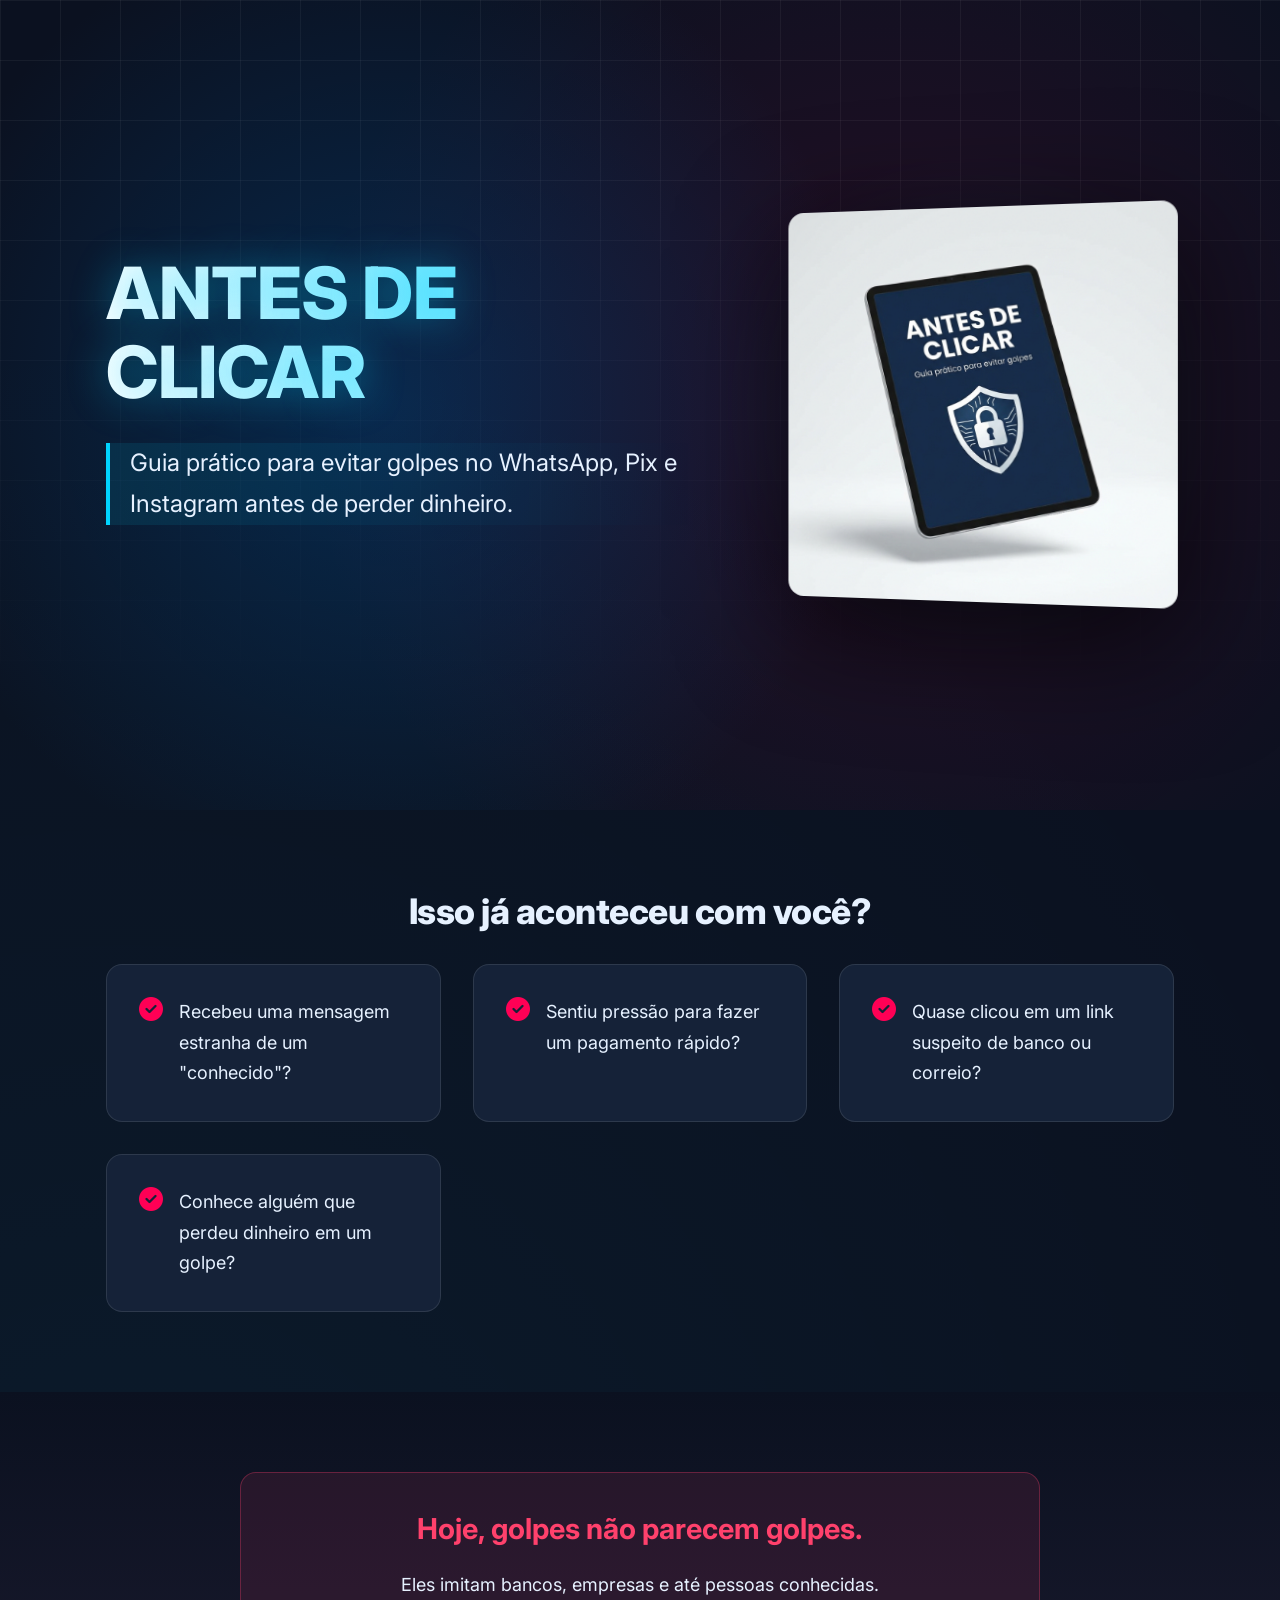
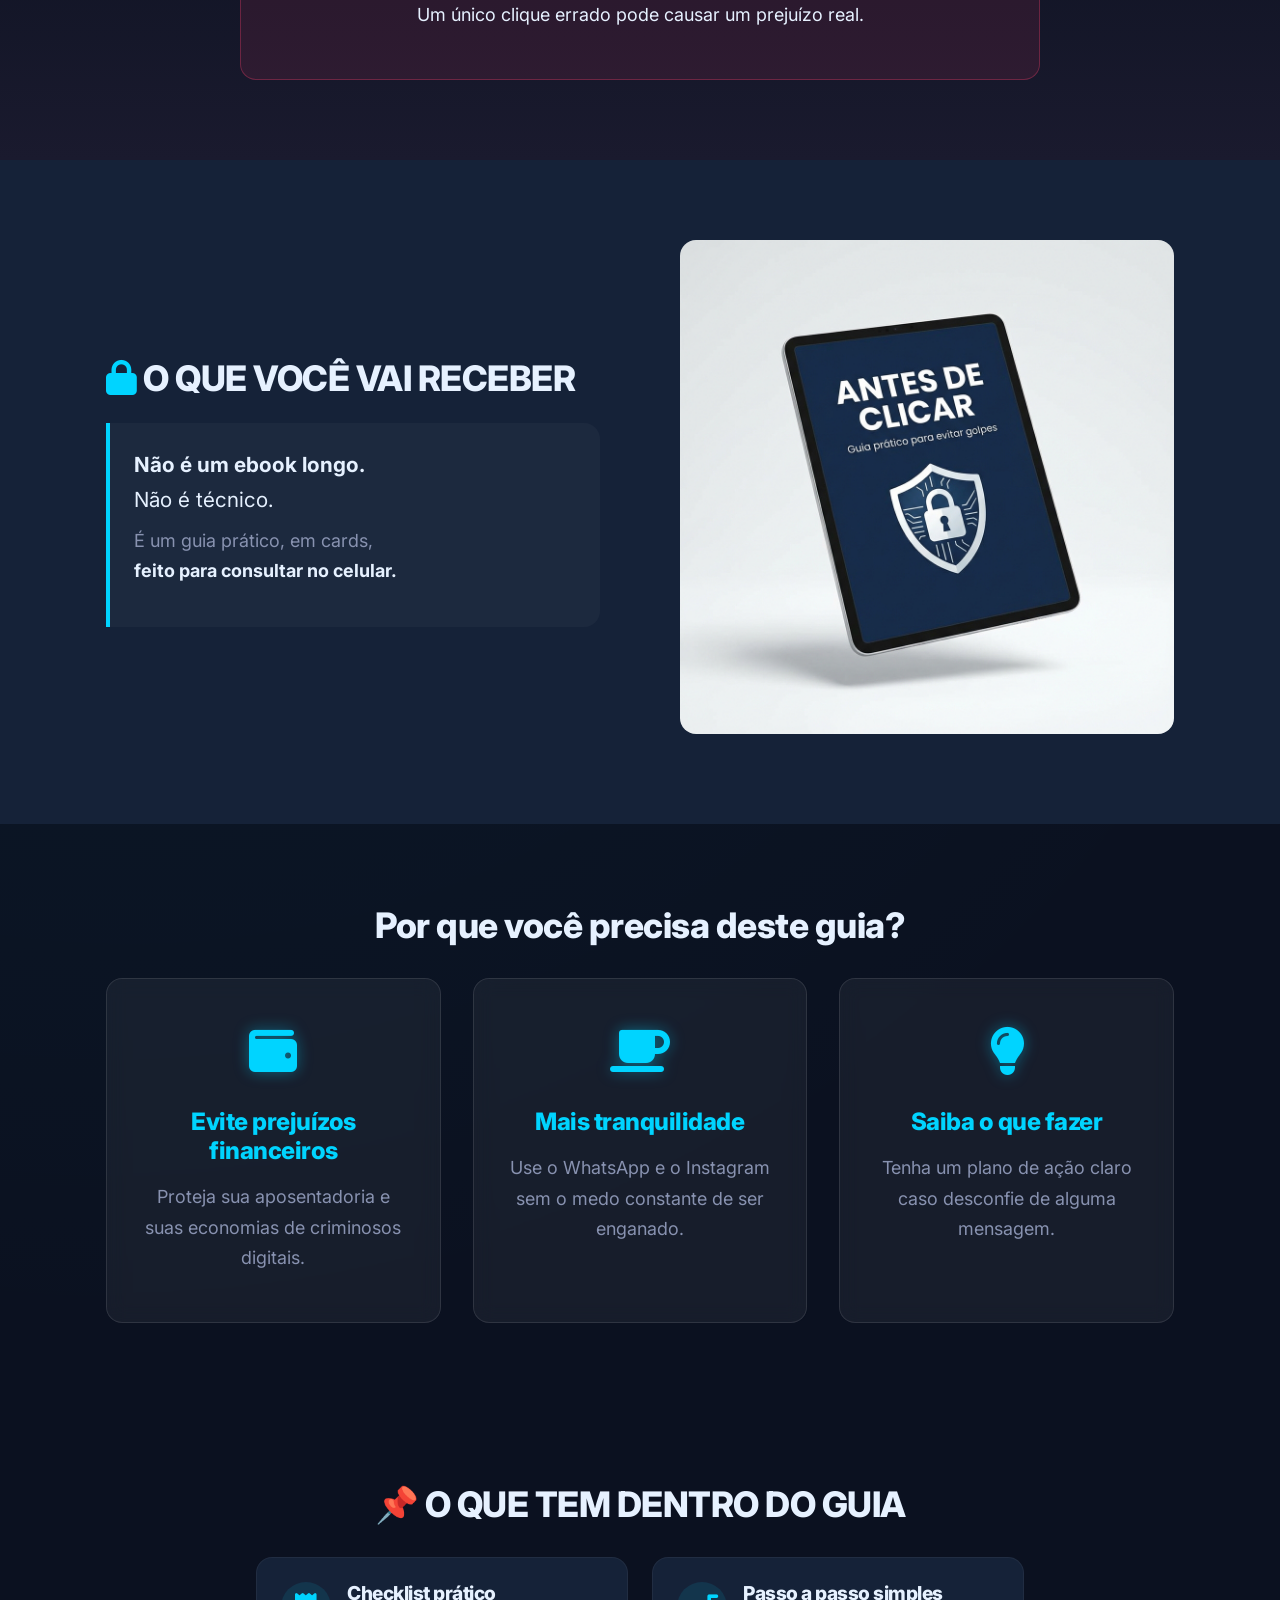
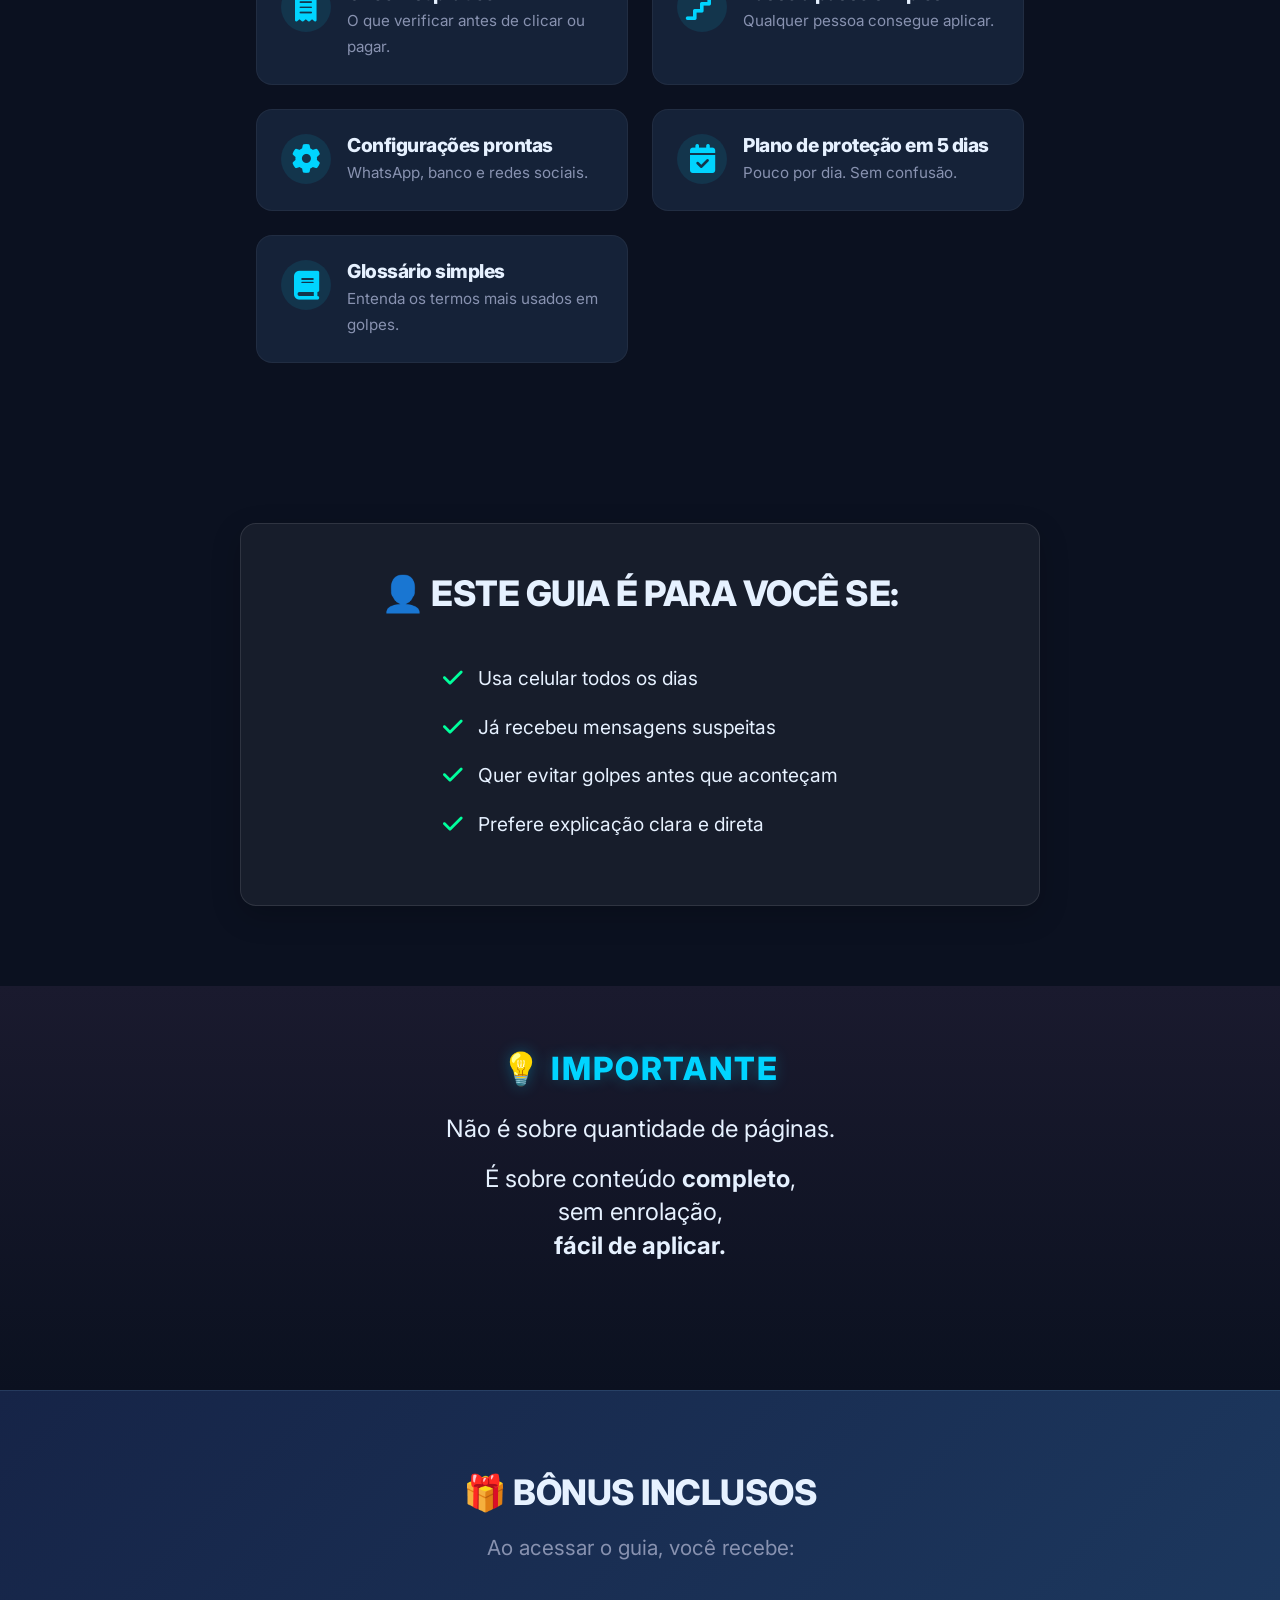
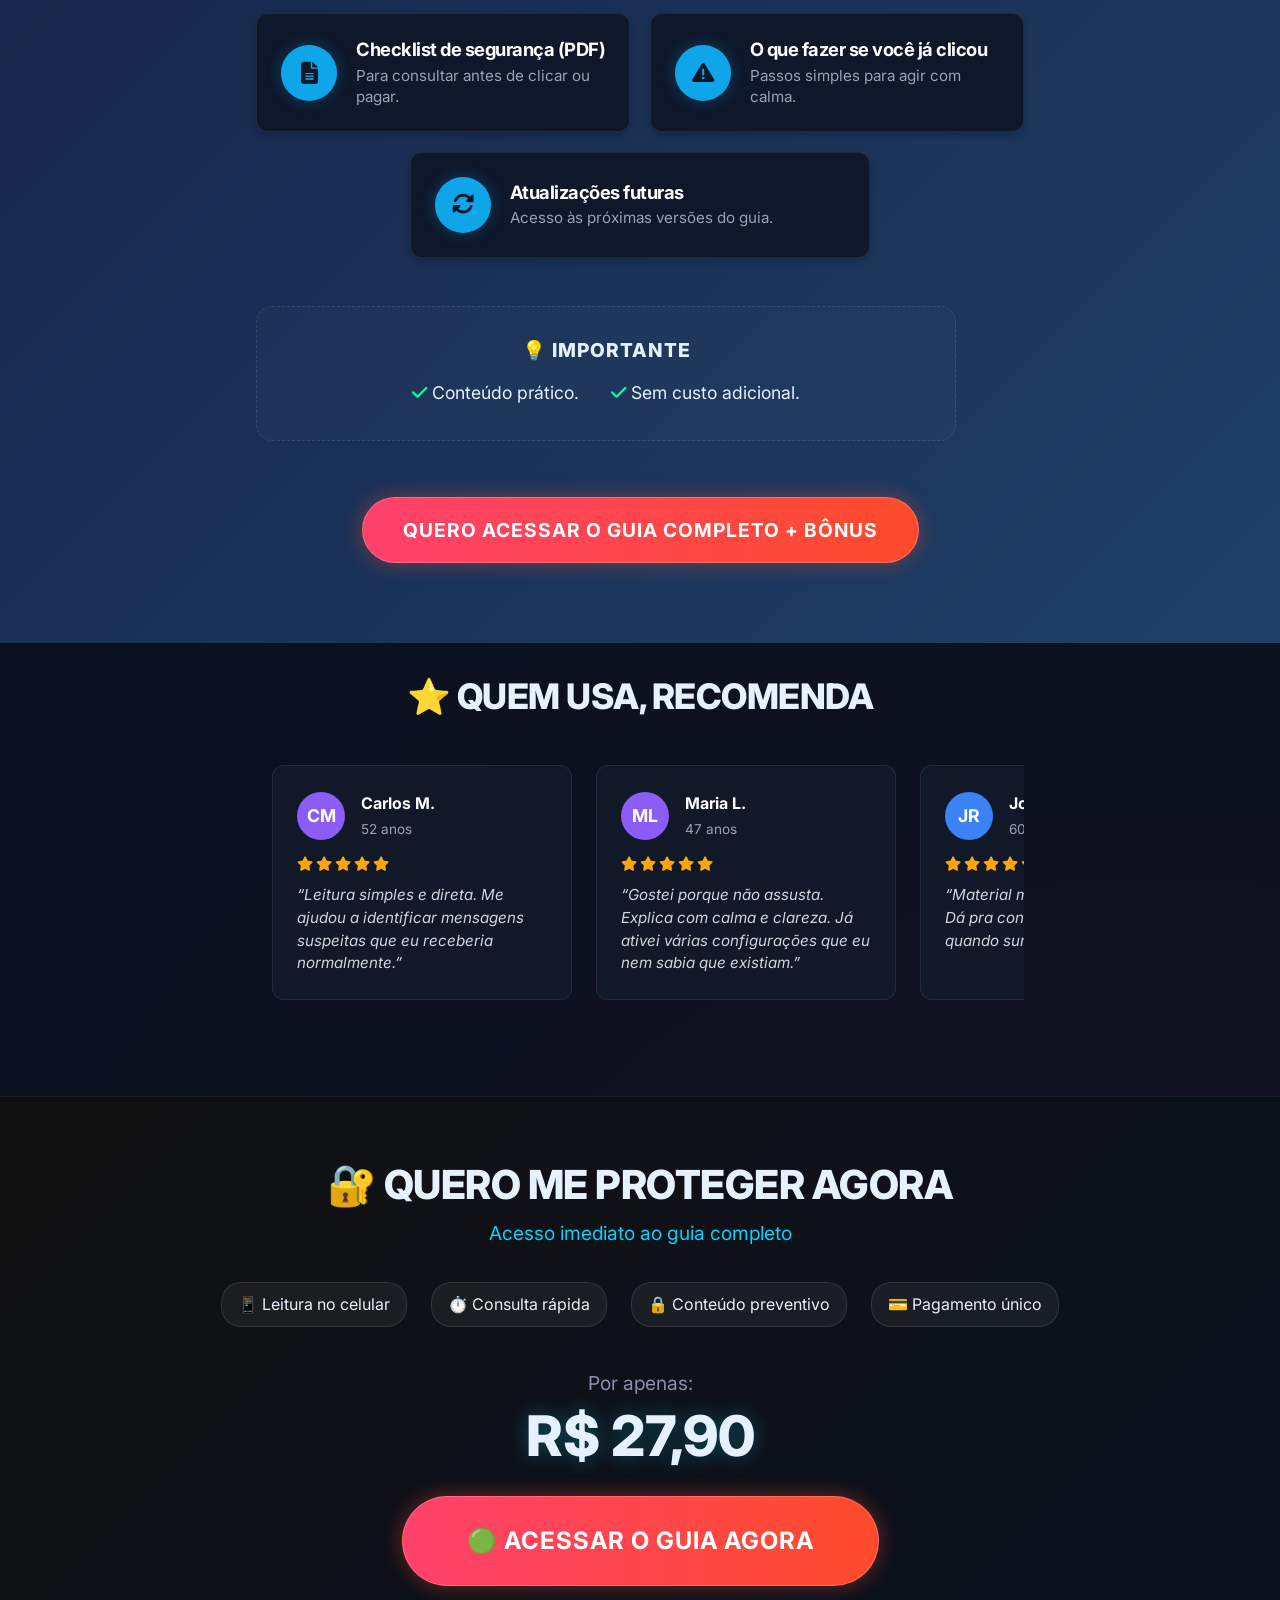
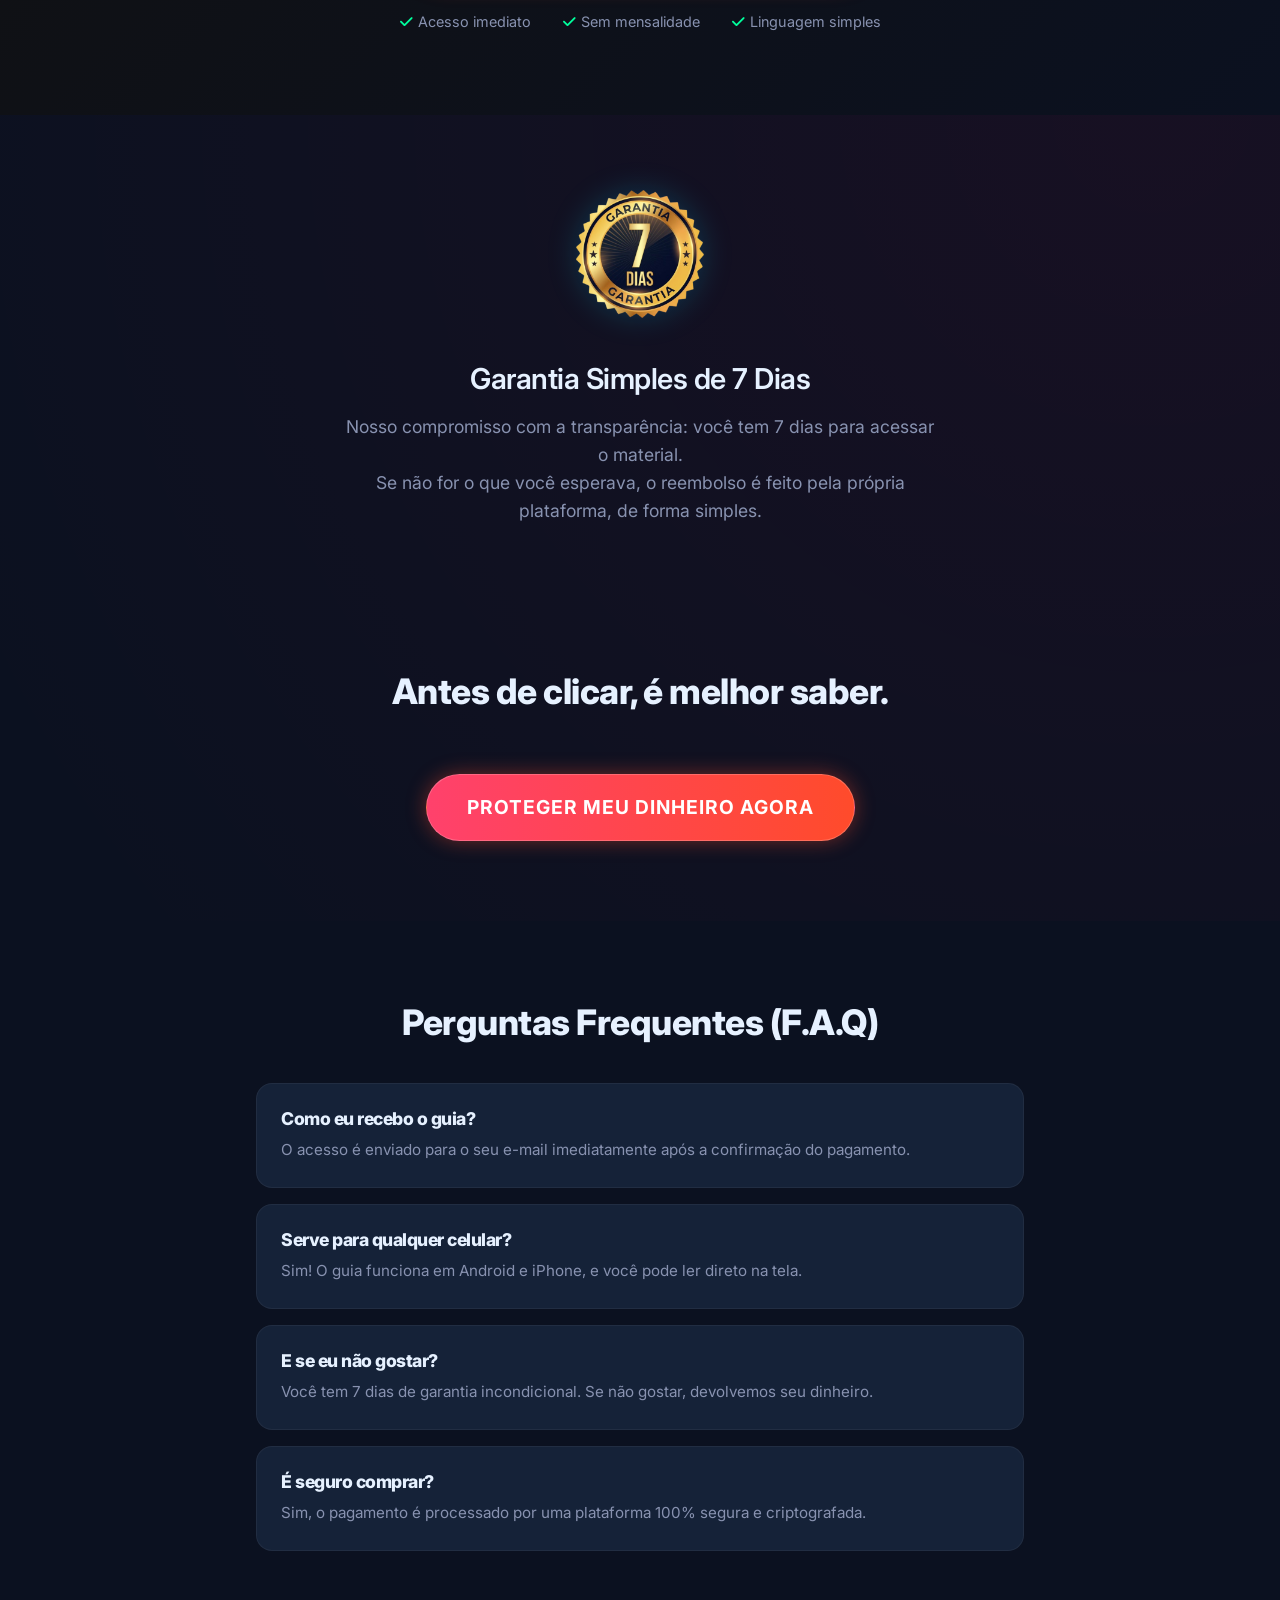
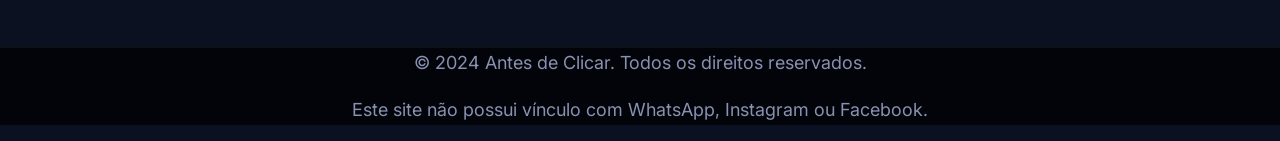
==== index.html @ 170e5fa4 "correções de animação para mobile" ====
<!DOCTYPE html>
<html lang="pt-BR">

<head>
    <meta charset="UTF-8">
    <meta name="viewport" content="width=device-width, initial-scale=1.0">
    <meta name="description"
        content="Antes de Clicar - Guia prático para evitar golpes no WhatsApp, Pix e Instagram. Aprenda a se proteger hoje mesmo.">
    <title>Antes de Clicar | Guia de Proteção Digital</title>

    <!-- Open Graph / Facebook -->
    <meta property="og:type" content="website">
    <meta property="og:title" content="Antes de Clicar | Guia de Proteção Digital">
    <meta property="og:description"
        content="Guia prático para evitar golpes no WhatsApp, Pix e Instagram. Aprenda a se proteger hoje mesmo antes de perder dinheiro.">
    <meta property="og:image" content="ebook_mockup.png">

    <!-- Twitter -->
    <meta property="twitter:card" content="summary_large_image">
    <meta property="twitter:title" content="Antes de Clicar | Guia de Proteção Digital">
    <meta property="twitter:description"
        content="Guia prático para evitar golpes no WhatsApp, Pix e Instagram. Aprenda a se proteger hoje mesmo antes de perder dinheiro.">
    <meta property="twitter:image" content="ebook_mockup.png">
    <!-- Fonts -->
    <link rel="preconnect" href="https://fonts.googleapis.com">
    <link rel="preconnect" href="https://fonts.gstatic.com" crossorigin>
    <link
        href="https://fonts.googleapis.com/css2?family=Inter:wght@400;500;600;700&family=Merriweather:wght@700&display=swap"
        rel="stylesheet">
    <link rel="stylesheet" href="style.css">
    <!-- FontAwesome for Icons -->
    <link rel="stylesheet" href="https://cdnjs.cloudflare.com/ajax/libs/font-awesome/6.4.0/css/all.min.css">
</head>

<body>

    <!-- 1. HERO SECTION -->
    <header class="hero-section">
        <div class="container hero-container">
            <div class="hero-content">
                <h1 class="hero-title">ANTES DE CLICAR</h1>
                <p class="hero-subtitle">Guia prático para evitar golpes no WhatsApp, Pix e Instagram antes de perder
                    dinheiro.</p>
                <!-- Hero Button Removed -->
            </div>
            <div class="hero-image">
                <div class="hero-img-floater floating-anim">
                    <img src="ebook_mockup.png" alt="Livro Digital Antes de Clicar - Proteção contra golpes"
                        class="hero-main-img">
                </div>
            </div>
        </div>
    </header>

    <!-- 2. IDENTIFICATION SECTION -->
    <section class="section identification-section">
        <div class="container">
            <h2 class="section-title text-center">Isso já aconteceu com você?</h2>
            <div class="checklist-grid">
                <div class="checklist-item">
                    <i class="fa-solid fa-circle-check text-blue"></i>
                    <p>Recebeu uma mensagem estranha de um "conhecido"?</p>
                </div>
                <div class="checklist-item">
                    <i class="fa-solid fa-circle-check text-blue"></i>
                    <p>Sentiu pressão para fazer um pagamento rápido?</p>
                </div>
                <div class="checklist-item">
                    <i class="fa-solid fa-circle-check text-blue"></i>
                    <p>Quase clicou em um link suspeito de banco ou correio?</p>
                </div>
                <div class="checklist-item">
                    <i class="fa-solid fa-circle-check text-blue"></i>
                    <p>Conhece alguém que perdeu dinheiro em um golpe?</p>
                </div>
            </div>
        </div>
    </section>

    <!-- 3. CALM ALERT -->
    <section class="section alert-section">
        <div class="container text-center">
            <div class="alert-box">
                <p class="alert-text lead">Hoje, golpes não parecem golpes.</p>
                <p class="alert-text">Eles imitam bancos, empresas e até pessoas conhecidas.<br>Um único clique errado
                    pode causar um prejuízo real.</p>
            </div>
        </div>
    </section>

    <!-- 4. WHAT IS IT -->
    <section class="section what-is-section">
        <div class="container grid-2-col">
            <div class="content-text">
                <h2 class="section-title"><i class="fa-solid fa-lock text-blue"></i> O QUE VOCÊ VAI RECEBER</h2>
                <div class="highlight-box">
                    <p class="lead-text"><strong>Não é um ebook longo.</strong><br>Não é técnico.</p>
                    <p>É um guia prático, em cards, <br><strong>feito para consultar no celular.</strong></p>
                </div>
            </div>
            <div class="content-image">
                <img src="ebook_mockup.png" alt="Mockup do Guia Antes de Clicar">
            </div>
        </div>
    </section>

    <!-- 5. BENEFITS -->
    <section class="section benefits-section bg-light">
        <div class="container">
            <h2 class="section-title text-center">Por que você precisa deste guia?</h2>
            <div class="grid-3-col benefits-grid">
                <div class="benefit-card">
                    <div class="icon-box"><i class="fa-solid fa-wallet"></i></div>
                    <h3>Evite prejuízos financeiros</h3>
                    <p>Proteja sua aposentadoria e suas economias de criminosos digitais.</p>
                </div>
                <div class="benefit-card">
                    <div class="icon-box"><i class="fa-solid fa-coffee"></i></div>
                    <h3>Mais tranquilidade</h3>
                    <p>Use o WhatsApp e o Instagram sem o medo constante de ser enganado.</p>
                </div>
                <div class="benefit-card">
                    <div class="icon-box"><i class="fa-solid fa-lightbulb"></i></div>
                    <h3>Saiba o que fazer</h3>
                    <p>Tenha um plano de ação claro caso desconfie de alguma mensagem.</p>
                </div>
            </div>
        </div>
    </section>

    <!-- 6. WHAT'S INSIDE -->
    <section class="section inside-section">
        <div class="container container-narrow">
            <h2 class="section-title text-center">📌 O QUE TEM DENTRO DO GUIA</h2>
            <div class="content-grid">
                <div class="feature-item">
                    <div class="icon-wrap"><i class="fa-solid fa-receipt"></i></div>
                    <div class="text-wrap">
                        <h3>Checklist prático</h3>
                        <p>O que verificar antes de clicar ou pagar.</p>
                    </div>
                </div>

                <div class="feature-item">
                    <div class="icon-wrap"><i class="fa-solid fa-stairs"></i></div>
                    <div class="text-wrap">
                        <h3>Passo a passo simples</h3>
                        <p>Qualquer pessoa consegue aplicar.</p>
                    </div>
                </div>

                <div class="feature-item">
                    <div class="icon-wrap"><i class="fa-solid fa-gear"></i></div>
                    <div class="text-wrap">
                        <h3>Configurações prontas</h3>
                        <p>WhatsApp, banco e redes sociais.</p>
                    </div>
                </div>

                <div class="feature-item">
                    <div class="icon-wrap"><i class="fa-solid fa-calendar-check"></i></div>
                    <div class="text-wrap">
                        <h3>Plano de proteção em 5 dias</h3>
                        <p>Pouco por dia. Sem confusão.</p>
                    </div>
                </div>

                <div class="feature-item">
                    <div class="icon-wrap"><i class="fa-solid fa-book"></i></div>
                    <div class="text-wrap">
                        <h3>Glossário simples</h3>
                        <p>Entenda os termos mais usados em golpes.</p>
                    </div>
                </div>
            </div>
        </div>
    </section>

    <!-- 7. WHO IS IT FOR -->
    <section class="section target-section">
        <div class="container">
            <div class="target-box-centered">
                <h2 class="section-title text-center">👤 ESTE GUIA É PARA VOCÊ SE:</h2>
                <ul class="target-list-centered">
                    <li><i class="fa-solid fa-check text-green"></i> Usa celular todos os dias</li>
                    <li><i class="fa-solid fa-check text-green"></i> Já recebeu mensagens suspeitas</li>
                    <li><i class="fa-solid fa-check text-green"></i> Quer evitar golpes antes que aconteçam</li>
                    <li><i class="fa-solid fa-check text-green"></i> Prefere explicação clara e direta</li>
                </ul>
            </div>
        </div>
    </section>

    <!-- NEW SECTION: IMPORTANT & RULES -->
    <section class="section important-section">
        <div class="container text-center">

            <div class="info-block">
                <h3 class="highlight-title">💡 IMPORTANTE</h3>
                <p class="large-text">Não é sobre quantidade de páginas.</p>
                <p class="large-text">É sobre conteúdo <strong>completo</strong>,<br>sem enrolação,<br><strong>fácil de
                        aplicar.</strong></p>
            </div>

            <!-- Rule Block Removed -->

        </div>
    </section>

    <!-- NEW SECTION: BONUSES -->
    <section class="section bonuses-section">
        <div class="container container-narrow">
            <h2 class="section-title text-center">🎁 BÔNUS INCLUSOS</h2>
            <p class="text-center lead-text" style="color: var(--text-muted); margin-bottom: 3rem;">Ao acessar o guia,
                você recebe:</p>

            <div class="bonuses-clean-grid">
                <!-- Bonus 1 -->
                <div class="bonus-card-clean">
                    <div class="clean-icon-box">
                        <i class="fa-solid fa-file-lines"></i>
                    </div>
                    <div class="clean-content">
                        <h3>Checklist de segurança (PDF)</h3>
                        <p>Para consultar antes de clicar ou pagar.</p>
                    </div>
                </div>

                <!-- Bonus 2 -->
                <div class="bonus-card-clean">
                    <div class="clean-icon-box">
                        <i class="fa-solid fa-triangle-exclamation"></i>
                    </div>
                    <div class="clean-content">
                        <h3>O que fazer se você já clicou</h3>
                        <p>Passos simples para agir com calma.</p>
                    </div>
                </div>

                <!-- Bonus 3 -->
                <div class="bonus-card-clean">
                    <div class="clean-icon-box">
                        <i class="fa-solid fa-rotate"></i>
                    </div>
                    <div class="clean-content">
                        <h3>Atualizações futuras</h3>
                        <p>Acesso às próximas versões do guia.</p>
                    </div>
                </div>
            </div>

            <div class="bonus-important-box text-center">
                <h3 class="highlight-title-small">💡 IMPORTANTE</h3>
                <div class="important-items">
                    <span><i class="fa-solid fa-check text-green"></i> Conteúdo prático.</span>
                    <span><i class="fa-solid fa-check text-green"></i> Sem custo adicional.</span>
                </div>
            </div>

            <div class="text-center" style="margin-top: 2.5rem;">
                <a href="#precos" class="cta-button pulse-anim">Quero acessar o guia completo + bônus</a>
            </div>
        </div>
    </section>

    <!-- NEW SECTION: SOCIAL PROOF / TESTIMONIALS -->
    <section class="section testimonials-section">
        <div class="container container-narrow">
            <h2 class="section-title text-center">⭐ QUEM USA, RECOMENDA</h2>

            <!-- Testimonials Slider Wrapper -->
            <div class="testimonials-slider-wrapper">
                <div class="testimonials-slider">
                    <!-- T1 -->
                    <div class="testimonial-card-slider">
                        <div class="headers-new">
                            <div class="avatar-circle">CM</div>
                            <div class="user-info">
                                <span class="name">Carlos M.</span>
                                <span class="role">52 anos</span>
                            </div>
                        </div>
                        <div class="stars-gold">
                            <i class="fa-solid fa-star"></i><i class="fa-solid fa-star"></i><i
                                class="fa-solid fa-star"></i><i class="fa-solid fa-star"></i><i
                                class="fa-solid fa-star"></i>
                        </div>
                        <p class="testi-text-new">“Leitura simples e direta. Me ajudou a identificar mensagens suspeitas
                            que eu receberia normalmente.”</p>
                    </div>

                    <!-- T2 -->
                    <div class="testimonial-card-slider">
                        <div class="headers-new">
                            <div class="avatar-circle purple">ML</div>
                            <div class="user-info">
                                <span class="name">Maria L.</span>
                                <span class="role">47 anos</span>
                            </div>
                        </div>
                        <div class="stars-gold">
                            <i class="fa-solid fa-star"></i><i class="fa-solid fa-star"></i><i
                                class="fa-solid fa-star"></i><i class="fa-solid fa-star"></i><i
                                class="fa-solid fa-star"></i>
                        </div>
                        <p class="testi-text-new">“Gostei porque não assusta. Explica com calma e clareza. Já ativei
                            várias configurações que eu nem sabia que existiam.”</p>
                    </div>

                    <!-- T3 -->
                    <div class="testimonial-card-slider">
                        <div class="headers-new">
                            <div class="avatar-circle blue">JR</div>
                            <div class="user-info">
                                <span class="name">João R.</span>
                                <span class="role">60 anos</span>
                            </div>
                        </div>
                        <div class="stars-gold">
                            <i class="fa-solid fa-star"></i><i class="fa-solid fa-star"></i><i
                                class="fa-solid fa-star"></i><i class="fa-solid fa-star"></i><i
                                class="fa-solid fa-star"></i>
                        </div>
                        <p class="testi-text-new">“Material muito bem organizado. Dá pra consultar rápido no celular
                            quando surge dúvida.”</p>
                    </div>

                    <!-- T4 -->
                    <div class="testimonial-card-slider">
                        <div class="headers-new">
                            <div class="avatar-circle pink">AP</div>
                            <div class="user-info">
                                <span class="name">Ana P.</span>
                                <span class="role">44 anos</span>
                            </div>
                        </div>
                        <div class="stars-gold">
                            <i class="fa-solid fa-star"></i><i class="fa-solid fa-star"></i><i
                                class="fa-solid fa-star"></i><i class="fa-solid fa-star"></i><i
                                class="fa-solid fa-star"></i>
                        </div>
                        <p class="testi-text-new">“Recomendei para minha família inteira. Hoje fico muito mais atento
                            antes de clicar.”</p>
                    </div>

                    <!-- T5 -->
                    <div class="testimonial-card-slider">
                        <div class="headers-new">
                            <div class="avatar-circle green">RS</div>
                            <div class="user-info">
                                <span class="name">Roberto S.</span>
                                <span class="role">55 anos</span>
                            </div>
                        </div>
                        <div class="stars-gold">
                            <i class="fa-solid fa-star"></i><i class="fa-solid fa-star"></i><i
                                class="fa-solid fa-star"></i><i class="fa-solid fa-star"></i><i
                                class="fa-solid fa-star"></i>
                        </div>
                        <p class="testi-text-new">“Não é técnico, não é complicado. É exatamente o tipo de orientação
                            que eu procurava.”</p>
                    </div>
                </div>
            </div>
        </div>
    </section>

    <!-- 8. PRICE -->
    <section id="precos" class="section price-section">
        <div class="container text-center">
            <h2 class="price-title">🔐 QUERO ME PROTEGER AGORA</h2>
            <p class="price-subtitle">Acesso imediato ao guia completo</p>

            <div class="included-list">
                <span>📱 Leitura no celular</span>
                <span>⏱️ Consulta rápida</span>
                <span>🔒 Conteúdo preventivo</span>
                <span>💳 Pagamento único</span>
            </div>

            <div class="price-display">
                <span class="price-tag">Por apenas:</span>
                <span class="price-value">R$ 27,90</span>
            </div>

            <div class="price-box-simple">
                <a href="#" class="cta-button cta-large pulse-anim">🟢 ACESSAR O GUIA AGORA</a>
            </div>

            <div class="micro-security">
                <span class="sec-item"><i class="fa-solid fa-check"></i> Acesso imediato</span>
                <span class="sec-item"><i class="fa-solid fa-check"></i> Sem mensalidade</span>
                <span class="sec-item"><i class="fa-solid fa-check"></i> Linguagem simples</span>
            </div>
        </div>
    </section>

    <!-- 9. GUARANTEE -->
    <section class="section guarantee-section">
        <div class="container container-narrow text-center">
            <div class="guarantee-logo-container">
                <img src="Recursos_Gráficos_Premium-removebg-preview.png" alt="Selo Garantia 7 Dias"
                    class="guarantee-img">
            </div>
            <h3 class="guarantee-title">Garantia Simples de 7 Dias</h3>
            <p class="guarantee-desc">
                Nosso compromisso com a transparência: você tem 7 dias para acessar o material.<br>
                Se não for o que você esperava, o reembolso é feito pela própria plataforma, de forma simples.
            </p>
        </div>
    </section>

    <!-- 10. FINAL CTA -->
    <section class="section final-cta-section">
        <div class="container text-center">
            <h2>Antes de clicar, é melhor saber.</h2>
            <br>
            <a href="#precos" class="cta-button">PROTEGER MEU DINHEIRO AGORA</a>
        </div>
    </section>

    <!-- NEW SECTION: FAQ -->
    <section class="section faq-section bg-light">
        <div class="container container-narrow">
            <h2 class="section-title text-center">Perguntas Frequentes (F.A.Q)</h2>
            <div class="faq-list">
                <div class="faq-item">
                    <h3>Como eu recebo o guia?</h3>
                    <p>O acesso é enviado para o seu e-mail imediatamente após a confirmação do pagamento.</p>
                </div>
                <div class="faq-item">
                    <h3>Serve para qualquer celular?</h3>
                    <p>Sim! O guia funciona em Android e iPhone, e você pode ler direto na tela.</p>
                </div>
                <div class="faq-item">
                    <h3>E se eu não gostar?</h3>
                    <p>Você tem 7 dias de garantia incondicional. Se não gostar, devolvemos seu dinheiro.</p>
                </div>
                <div class="faq-item">
                    <h3>É seguro comprar?</h3>
                    <p>Sim, o pagamento é processado por uma plataforma 100% segura e criptografada.</p>
                </div>
            </div>
        </div>
    </section>

    <footer>
        <div class="container text-center">
            <p>&copy; 2024 Antes de Clicar. Todos os direitos reservados.</p>
            <p class="footer-note">Este site não possui vínculo com WhatsApp, Instagram ou Facebook.</p>
        </div>
    </footer>

    <script src="script.js"></script>
</body>

</html>
---- style.css ----
/* 
   Futuristic, High-Tech, yet Accessible CSS for "Antes de Clicar"
   Target Audience: 40-60 years old (High contrast dark mode, clear legibility)
*/

:root {
    --primary-bg: #0b1120;
    /* Very Dark Blue/Black */
    --secondary-bg: #152238;
    /* Slightly lighter for cards */
    --accent-color: #00d4ff;
    /* Neon Cyan - Futuristic Signal */
    --accent-glow: rgba(0, 212, 255, 0.4);
    --text-main: #e6f1ff;
    /* Bright White-Blue for text */
    --text-muted: #8892b0;
    /* Muted blue-grey */
    --cta-color: #ff0055;
    /* Neon Red/Pink for urgent action or pure high-vis orange */
    /* Let's go with a vibrant gradient for CTA */
    --cta-gradient: linear-gradient(90deg, #ff416c 0%, #ff4b2b 100%);
    --success-color: #00ff9d;
    /* Neon Green */

    --max-width: 1100px;
    --spacing-xs: 0.5rem;
    --spacing-sm: 1rem;
    --spacing-md: 2rem;
    --spacing-lg: 5rem;
    /* More spacing for modern look */
    --border-radius: 16px;
    /* Specially rounded modern look */
    --glass-bg: rgba(255, 255, 255, 0.05);
    --border-glass: 1px solid rgba(255, 255, 255, 0.1);
}

* {
    box-sizing: border-box;
    margin: 0;
    padding: 0;
}

body {
    font-family: 'Inter', sans-serif;
    line-height: 1.7;
    color: var(--text-main);
    background-color: var(--primary-bg);
    background-image:
        radial-gradient(circle at 10% 20%, rgba(0, 212, 255, 0.05) 0%, transparent 20%),
        radial-gradient(circle at 90% 80%, rgba(255, 0, 85, 0.05) 0%, transparent 20%);
    font-size: 18px;
}

h1,
h2,
h3 {
    font-family: 'Inter', sans-serif;
    /* Switch to Sans for futuristic look */
    font-weight: 800;
    line-height: 1.2;
    margin-bottom: var(--spacing-sm);
    color: var(--white);
    letter-spacing: -0.5px;
}

h1 {
    font-size: 3rem;
    background: linear-gradient(to right, #ffffff, #00d4ff);
    -webkit-background-clip: text;
    background-clip: text;
    -webkit-text-fill-color: transparent;
    text-shadow: 0 0 30px rgba(0, 212, 255, 0.3);
}

h2 {
    font-size: 2.2rem;
}

h3 {
    font-size: 1.5rem;
    color: var(--accent-color);
}

p {
    margin-bottom: var(--spacing-sm);
    color: var(--text-muted);
}

strong {
    color: var(--text-main);
}

a {
    text-decoration: none;
}

img {
    max-width: 100%;
    height: auto;
    border-radius: var(--border-radius);
}

.container {
    width: 90%;
    max-width: var(--max-width);
    margin: 0 auto;
    padding: 0 var(--spacing-sm);
}

.container-narrow {
    max-width: 800px;
}

.section {
    padding: var(--spacing-lg) 0;
    position: relative;
    overflow: hidden;
}

.text-center {
    text-align: center;
}

.text-blue {
    color: var(--accent-color);
}

/* Keeps the checkmarks cyan */

/* --- Buttons --- */
.cta-button {
    display: inline-block;
    background: var(--cta-gradient);
    color: white;
    padding: 1rem 2.5rem;
    font-size: 1.2rem;
    font-weight: 700;
    border-radius: 50px;
    transition: all 0.3s ease;
    box-shadow: 0 0 20px rgba(255, 75, 43, 0.4);
    text-transform: uppercase;
    letter-spacing: 1px;
    margin-top: var(--spacing-sm);
    border: 1px solid rgba(255, 255, 255, 0.2);
}

@media (hover: hover) {
    .cta-button:hover {
        transform: translateY(-3px) scale(1.02);
        box-shadow: 0 0 30px rgba(255, 75, 43, 0.6);
    }
}

.cta-button:active,
.cta-button.touch-active {
    transform: translateY(-3px) scale(1.02);
    box-shadow: 0 0 30px rgba(255, 75, 43, 0.6);
}

.cta-large {
    padding: 1.5rem 4rem;
    font-size: 1.5rem;
}

/* --- Hero Section Enhanced --- */
.hero-section {
    position: relative;
    min-height: 90vh;
    display: flex;
    align-items: center;
    background: radial-gradient(circle at 30% 50%, rgba(0, 78, 146, 0.4) 0%, transparent 50%),
        radial-gradient(circle at 70% 50%, rgba(200, 0, 70, 0.15) 0%, transparent 60%);
    overflow: visible;
}

/* Add a grid overlay for tech feel with movement */
.hero-section::before {
    content: '';
    position: absolute;
    top: 0;
    left: 0;
    width: 100%;
    height: 100%;
    background-image: linear-gradient(rgba(255, 255, 255, 0.05) 1px, transparent 1px),
        linear-gradient(90deg, rgba(255, 255, 255, 0.05) 1px, transparent 1px);
    background-size: 60px 60px;
    z-index: -1;
    mask-image: linear-gradient(to bottom, black 20%, transparent 90%);
    animation: panGrid 20s linear infinite;
}

@keyframes panGrid {
    0% {
        transform: translateY(0);
    }

    100% {
        transform: translateY(60px);
    }
}

.hero-container {
    display: grid;
    grid-template-columns: 1.2fr 0.8fr;
    /* Give more space to text */
    gap: var(--spacing-lg);
    align-items: center;
}

.hero-content {
    animation: slideUpFade 1s ease-out forwards;
}

.hero-title {
    font-size: 4.5rem;
    /* Massive title */
    line-height: 1.1;
    margin-bottom: var(--spacing-md);
    background: linear-gradient(to right, #ffffff 0%, #00d4ff 50%, #ffffff 100%);
    background-size: 200% auto;
    -webkit-background-clip: text;
    background-clip: text;
    -webkit-text-fill-color: transparent;
    text-shadow: 0 0 40px rgba(0, 212, 255, 0.4);
    animation: shine 4s linear infinite;
}

@keyframes shine {
    to {
        background-position: 200% center;
    }
}

.hero-subtitle {
    font-size: 1.5rem;
    color: var(--text-main);
    margin-bottom: var(--spacing-md);
    border-left: 4px solid var(--accent-color);
    padding-left: 20px;
    background: linear-gradient(90deg, rgba(0, 212, 255, 0.1) 0%, transparent 100%);
}

.hero-image {
    display: flex;
    justify-content: center;
    position: relative;
    animation: zoomInFade 1.2s ease-out forwards;
}

/* Hyper Glow behind the hero image */
.hero-image::after {
    content: '';
    position: absolute;
    top: 50%;
    left: 50%;
    transform: translate(-50%, -50%);
    width: 90%;
    height: 90%;
    background: radial-gradient(circle, var(--accent-color) 0%, transparent 70%);
    filter: blur(60px);
    opacity: 0.4;
    z-index: -1;
    animation: pulseGlow 4s infinite alternate;
}

@keyframes pulseGlow {
    0% {
        opacity: 0.3;
        transform: translate(-50%, -50%) scale(0.95);
    }

    100% {
        opacity: 0.6;
        transform: translate(-50%, -50%) scale(1.05);
    }
}

.hero-main-img {
    max-height: 550px;
    filter: drop-shadow(0 30px 60px rgba(0, 0, 0, 0.7));
    transform: perspective(1000px) rotateY(-10deg);
    transition: transform 0.5s;
    will-change: transform;
    /* Performance */
}

.hero-img-floater {
    display: flex;
    justify-content: center;
    width: 100%;
}

@media (hover: hover) {
    .hero-container:hover .hero-main-img {
        transform: perspective(1000px) rotateY(-5deg) translateY(-10px);
    }
}

.hero-container:active .hero-main-img,
.hero-container.touch-active .hero-main-img {
    transform: perspective(1000px) rotateY(-5deg) translateY(-10px);
}

/* Animations */
@keyframes slideUpFade {
    from {
        opacity: 0;
        transform: translateY(30px);
    }

    to {
        opacity: 1;
        transform: translateY(0);
    }
}

@keyframes zoomInFade {
    from {
        opacity: 0;
        transform: scale(0.9);
    }

    to {
        opacity: 1;
        transform: scale(1);
    }
}

/* --- Identification Section --- */
.checklist-grid {
    display: grid;
    grid-template-columns: repeat(auto-fit, minmax(280px, 1fr));
    gap: var(--spacing-md);
    margin-top: var(--spacing-md);
}

.checklist-item {
    background: var(--secondary-bg);
    padding: var(--spacing-md);
    border-radius: var(--border-radius);
    border: var(--border-glass);
    display: flex;
    align-items: flex-start;
    gap: var(--spacing-sm);
    transition: transform 0.3s;
}

@media (hover: hover) {
    .checklist-item:hover {
        transform: translateY(-5px);
        border-color: var(--accent-color);
    }
}

.checklist-item:active,
.checklist-item.touch-active {
    transform: translateY(-5px);
    border-color: var(--accent-color);
}

.checklist-item i {
    font-size: 1.5rem;
    color: var(--success-color);
    /* Green checkmarks for positive feel, or red for 'danger'? Section is 'Isso ja aconteceu..'. Steps are negative events. But checklist style usually implies 'yes'. Let's stick to accent color or red. */
    color: var(--cta-color);
    /* Red checks for "Danger happened" */
}

.checklist-item p {
    margin: 0;
    color: var(--text-main);
}

/* --- Alert Section --- */
.alert-section {
    background: linear-gradient(180deg, var(--primary-bg) 0%, #1a1a2e 100%);
}

.alert-box {
    background: rgba(255, 65, 108, 0.1);
    border: 1px solid rgba(255, 65, 108, 0.3);
    padding: var(--spacing-md);
    border-radius: var(--border-radius);
    max-width: 800px;
    margin: 0 auto;
}

.alert-text.lead {
    font-size: 1.8rem;
    font-weight: 700;
    color: #ff416c;
    /* Warning Color */
    transform: uppercase;
}

.alert-text {
    color: var(--text-main);
}

/* --- What Is It --- */
.grid-2-col {
    display: grid;
    grid-template-columns: 1fr 1fr;
    gap: var(--spacing-lg);
    align-items: center;
}

.what-is-section {
    background: var(--secondary-bg);
}

.benefits-list-simple li {
    font-size: 1.2rem;
    margin-bottom: 1rem;
    color: var(--text-main);
    display: flex;
    /* Ensure icon and text align */
    align-items: center;
    gap: 12px;
}

.benefits-list-simple i {
    color: var(--accent-color);
    filter: drop-shadow(0 0 5px var(--accent-glow));
}

/* --- Benefits Cards --- */
.grid-3-col {
    display: grid;
    grid-template-columns: repeat(auto-fit, minmax(300px, 1fr));
    gap: var(--spacing-md);
    margin-top: var(--spacing-md);
}

.benefit-card {
    background: var(--glass-bg);
    border: var(--border-glass);
    backdrop-filter: blur(10px);
    padding: var(--spacing-md);
    border-radius: var(--border-radius);
    text-align: center;
    transition: 0.3s;
}

@media (hover: hover) {
    .benefit-card:hover {
        background: rgba(255, 255, 255, 0.08);
        transform: translateY(-5px);
        box-shadow: 0 10px 30px rgba(0, 0, 0, 0.3);
        border-color: var(--accent-color);
    }
}

.benefit-card:active,
.benefit-card.touch-active {
    background: rgba(255, 255, 255, 0.08);
    transform: translateY(-5px);
    box-shadow: 0 10px 30px rgba(0, 0, 0, 0.3);
    border-color: var(--accent-color);
}

.icon-box {
    font-size: 3rem;
    color: var(--accent-color);
    margin-bottom: var(--spacing-sm);
    text-shadow: 0 0 15px var(--accent-glow);
}

/* --- What's Inside --- */
.detailed-checklist {
    list-style: none;
    background: var(--secondary-bg);
    padding: var(--spacing-md);
    border-radius: var(--border-radius);
    border: var(--border-glass);
}

.detailed-checklist li {
    padding: 1rem 0;
    border-bottom: 1px solid rgba(255, 255, 255, 0.05);
    color: var(--text-main);
    display: flex;
    align-items: center;
    gap: 15px;
}

.detailed-checklist i {
    color: var(--accent-color);
}

/* --- Target Audience --- */
.target-card {
    padding: var(--spacing-md);
    border-radius: var(--border-radius);
    background: var(--glass-bg);
    /* Darker glass */
    border: var(--border-glass);
}

.target-card h3 {
    border-bottom: 1px solid rgba(255, 255, 255, 0.1);
    color: var(--white);
    padding-bottom: 10px;
}

.target-card ul {
    list-style: none;
    margin-top: 15px;
}

.target-card li {
    margin-bottom: 10px;
    padding-left: 20px;
    position: relative;
    color: var(--text-muted);
}

.target-card li::before {
    content: "•";
    position: absolute;
    left: 0;
    color: var(--accent-color);
    font-size: 1.5em;
    line-height: 0.8;
}

.target-card.positive {
    border-top: 4px solid var(--success-color);
}

.target-card.positive h3 i {
    color: var(--success-color);
}

.target-card.negative {
    border-top: 4px solid var(--cta-color);
}

.target-card.negative h3 i {
    color: var(--cta-color);
}

/* --- Price Section --- */
.price-section {
    background: linear-gradient(135deg, #111 0%, #0b1120 100%);
    position: relative;
    border-top: 1px solid rgba(255, 255, 255, 0.05);
}

.price-box {
    background: rgba(255, 255, 255, 0.03);
    border: 1px solid var(--accent-color);
    box-shadow: 0 0 30px rgba(0, 212, 255, 0.1);
    padding: 3rem;
    border-radius: 20px;
    margin: var(--spacing-md) 0;
    position: relative;
}

/* Label 'Oferta' */
.price-box::before {
    content: 'OFERTA ESPECIAL';
    position: absolute;
    top: -15px;
    left: 50%;
    transform: translateX(-50%);
    background: var(--accent-color);
    color: #000;
    padding: 5px 15px;
    font-weight: bold;
    font-size: 0.8rem;
    border-radius: 20px;
}

.currency {
    font-size: 2rem;
    vertical-align: top;
    color: var(--text-muted);
}

.value {
    font-size: 6rem;
    font-weight: 800;
    line-height: 1;
    background: linear-gradient(to bottom, #fff, #bbb);
    -webkit-background-clip: text;
    background-clip: text;
    -webkit-text-fill-color: transparent;
}

.payment-type {
    color: var(--accent-color);
}

.secure-badge {
    margin-top: 20px;
    color: var(--success-color);
    font-weight: 600;
    display: flex;
    align-items: center;
    justify-content: center;
    gap: 8px;
}

/* --- Footer --- */
footer {
    background: #02040a;
    color: #555;
    border-top: 1px solid #111;
}

/* --- Floating Animation --- */
@keyframes float {
    0% {
        transform: translateY(0px);
    }

    50% {
        transform: translateY(-15px);
    }

    100% {
        transform: translateY(0px);
    }
}

.floating-anim {
    animation: float 5s ease-in-out infinite;
}

@keyframes pulse {
    0% {
        transform: scale(1);
        box-shadow: 0 0 0 0 rgba(255, 75, 43, 0.7);
    }

    70% {
        transform: scale(1.05);
        box-shadow: 0 0 0 15px rgba(255, 75, 43, 0);
    }

    100% {
        transform: scale(1);
        box-shadow: 0 0 0 0 rgba(255, 75, 43, 0);
    }
}

.pulse-anim {
    animation: pulse 2s infinite;
}

/* --- Responsive --- */
@media (max-width: 768px) {
    h1 {
        font-size: 2.5rem;
    }

    .hero-title {
        font-size: 2.5rem;
        /* Force smaller size on mobile */
    }

    .hero-container {
        grid-template-columns: 1fr;
        /* Stack */
        text-align: center;
        padding-top: 5rem;
        /* Better top spacing for mobile */
    }

    .hero-image {
        order: 2;
        /* Image below text on mobile was requested */
        margin-top: 0;
    }

    .grid-2-col {
        grid-template-columns: 1fr;
    }

    .hero-main-img {
        max-width: 70%;
        /* Smaller on mobile so it doesn't take up whole screen */
        /* Simplify transform on mobile to avoid overflow/glitches */
        transform: perspective(1000px) rotateY(0deg) !important;
    }

    /* Disable heavy background animation on mobile */
    .hero-section::before {
        animation: none;
        background-size: 30px 30px;
        /* Static smaller grid */
    }
}

/* --- NEW SECTIONS STYLING (Added in Update) --- */

/* Utility */
.text-green {
    color: var(--success-color);
}

.lead-text {
    font-size: 1.3rem;
    margin-bottom: 0.5rem;
    color: var(--text-main);
}

.mt-large {
    margin-top: 4rem;
}

/* What You Receive - Highlight Box */
.highlight-box {
    background: rgba(255, 255, 255, 0.03);
    border-left: 4px solid var(--accent-color);
    padding: 1.5rem;
    border-radius: 0 var(--border-radius) var(--border-radius) 0;
    margin-top: 1.5rem;
}

/* What's Inside - Feature Grid */
.content-grid {
    display: grid;
    grid-template-columns: repeat(auto-fit, minmax(300px, 1fr));
    gap: 1.5rem;
    margin-top: 2rem;
}

.feature-item {
    background: var(--secondary-bg);
    padding: 1.5rem;
    border-radius: var(--border-radius);
    border: 1px solid rgba(255, 255, 255, 0.05);
    display: flex;
    gap: 1rem;
    align-items: flex-start;
    transition: transform 0.3s ease;
}

@media (hover: hover) {
    .feature-item:hover {
        transform: translateY(-5px);
        border-color: var(--accent-color);
        background: rgba(255, 255, 255, 0.05);
    }
}

.feature-item:active,
.feature-item.touch-active {
    transform: translateY(-5px);
    border-color: var(--accent-color);
    background: rgba(255, 255, 255, 0.05);
}

.feature-item .icon-wrap {
    font-size: 1.8rem;
    color: var(--accent-color);
    min-width: 50px;
    height: 50px;
    background: rgba(0, 212, 255, 0.1);
    border-radius: 50%;
    display: flex;
    align-items: center;
    justify-content: center;
}

.feature-item h3 {
    font-size: 1.2rem;
    margin-bottom: 0.2rem;
    color: var(--white);
}

.feature-item p {
    font-size: 0.95rem;
    margin: 0;
    color: var(--text-muted);
}

/* Target Audience - Centered */
.target-box-centered {
    background: var(--glass-bg);
    border: var(--border-glass);
    padding: 3rem;
    border-radius: var(--border-radius);
    max-width: 800px;
    margin: 0 auto;
    text-align: center;
    box-shadow: 0 10px 30px rgba(0, 0, 0, 0.2);
}

.target-list-centered {
    list-style: none;
    margin-top: 2rem;
    display: inline-block;
    text-align: left;
}

.target-list-centered li {
    font-size: 1.2rem;
    margin-bottom: 1rem;
    display: flex;
    align-items: center;
    gap: 15px;
}

.target-list-centered i {
    font-size: 1.4rem;
}

/* Important & Rules Section */
.important-section {
    background: linear-gradient(180deg, #1a1a2e 0%, var(--primary-bg) 100%);
    padding: 4rem 0;
}

.info-block {
    margin-bottom: 4rem;
}

.highlight-title {
    font-size: 2rem;
    color: var(--accent-color);
    text-transform: uppercase;
    letter-spacing: 2px;
    margin-bottom: 1.5rem;
    text-shadow: 0 0 15px rgba(0, 212, 255, 0.3);
}

.large-text {
    font-size: 1.5rem;
    color: var(--text-main);
    line-height: 1.4;
    margin-bottom: 1rem;
}

/* 
   MODIFIED RULE BLOCK
   Style: Elegant Transparent Glass, Cleaner, Less Aggressive
*/
.rule-block {
    background: linear-gradient(135deg, rgba(255, 255, 255, 0.06) 0%, rgba(255, 255, 255, 0.02) 100%);
    backdrop-filter: blur(12px);
    padding: 3.5rem 3rem;
    border-radius: 30px;
    border: 1px solid rgba(255, 255, 255, 0.08);
    max-width: 750px;
    margin: 5rem auto 0;
    text-align: center;
    box-shadow: 0 20px 60px rgba(0, 0, 0, 0.25);
    position: relative;
    overflow: hidden;
}

/* Adds a subtle elegant top sheen */
.rule-block::before {
    content: '';
    position: absolute;
    top: 0;
    left: 0;
    right: 0;
    height: 1px;
    background: linear-gradient(90deg, transparent, rgba(255, 255, 255, 0.3), transparent);
}

.highlight-title-red {
    font-size: 2.2rem;
    color: #ff8fa3;
    /* Softer, elegant salmon pink/red - easier on eyes */
    text-transform: uppercase;
    letter-spacing: 4px;
    margin-bottom: 1.5rem;
    font-weight: 700;
    text-shadow: 0 0 20px rgba(255, 65, 108, 0.15);
    /* Very subtle glow */
}

.rule-text {
    font-size: 1.4rem;
    color: var(--text-muted);
    margin-bottom: 2.5rem;
    font-weight: 300;
}

.rule-steps {
    display: flex;
    justify-content: center;
    align-items: center;
    gap: 1.5rem;
    flex-wrap: wrap;
}

/* Elegant Pill Buttons for Steps */
.rule-steps .step {
    font-size: 1.3rem;
    font-weight: 600;
    color: #fff;
    background: rgba(255, 255, 255, 0.05);
    /* Very subtle fill */
    padding: 1rem 2rem;
    border-radius: 100px;
    border: 1px solid rgba(255, 255, 255, 0.15);
    transition: all 0.3s ease;
    cursor: default;
}

@media (hover: hover) {
    .rule-steps .step:hover {
        background: rgba(255, 255, 255, 0.1);
        border-color: rgba(255, 255, 255, 0.4);
        transform: translateY(-2px);
        box-shadow: 0 10px 20px rgba(0, 0, 0, 0.2);
    }
}

.rule-steps .step:active,
.rule-steps .step.touch-active {
    background: rgba(255, 255, 255, 0.1);
    border-color: rgba(255, 255, 255, 0.4);
    transform: translateY(-2px);
    box-shadow: 0 10px 20px rgba(0, 0, 0, 0.2);
}

.rule-steps .separator {
    color: var(--accent-color);
    font-size: 1.2rem;
    opacity: 0.6;
}

/* Price Section Updates */
.price-section {
    padding-top: 4rem;
}

.price-title {
    font-size: 2.5rem;
    color: var(--white);
    margin-bottom: 0.5rem;
}

.price-subtitle {
    font-size: 1.2rem;
    color: var(--accent-color);
    margin-bottom: 2rem;
}

.included-list {
    display: flex;
    justify-content: center;
    flex-wrap: wrap;
    gap: 1.5rem;
    margin-bottom: 2.5rem;
}

.included-list span {
    background: rgba(255, 255, 255, 0.05);
    padding: 0.5rem 1rem;
    border-radius: 20px;
    font-size: 1rem;
    color: var(--text-main);
    border: 1px solid rgba(255, 255, 255, 0.1);
}

.price-box-simple {
    margin-bottom: 1.5rem;
}

.micro-security {
    display: flex;
    justify-content: center;
    gap: 2rem;
    font-size: 0.9rem;
    color: var(--text-muted);
    flex-wrap: wrap;
}

.sec-item {
    display: flex;
    align-items: center;
    gap: 5px;
}

.sec-item i {
    color: var(--success-color);
}

/* --- UPDATE STYLES: BONUSES --- */
.bonuses-section {
    background: linear-gradient(135deg, #162447 0%, #1f4068 100%);
    border-top: 1px solid rgba(255, 255, 255, 0.05);
}

.bonuses-list {
    margin-top: 2rem;
    display: grid;
    gap: 1.5rem;
}

.bonus-card {
    background: rgba(255, 255, 255, 0.05);
    border: 1px solid rgba(255, 255, 255, 0.1);
    padding: 1.5rem;
    border-radius: var(--border-radius);
    transition: 0.3s;
}

@media (hover: hover) {
    .bonus-card:hover {
        background: rgba(255, 255, 255, 0.08);
        transform: translateX(5px);
        border-color: var(--accent-color);
    }
}

.bonus-card:active,
.bonus-card.touch-active {
    background: rgba(255, 255, 255, 0.08);
    transform: translateX(5px);
    border-color: var(--accent-color);
}

.bonus-header {
    display: flex;
    justify-content: space-between;
    align-items: center;
    margin-bottom: 0.8rem;
}

.bonus-tag {
    background: var(--accent-color);
    color: #0b1120;
    padding: 0.3rem 0.8rem;
    border-radius: 4px;
    font-weight: 700;
    font-size: 0.8rem;
    text-transform: uppercase;
}

.bonus-value {
    color: var(--success-color);
    font-weight: 600;
    font-size: 0.9rem;
}

.bonus-card h3 {
    font-size: 1.2rem;
    color: white;
    margin-bottom: 0.5rem;
}

.bonus-desc {
    color: var(--text-muted);
    margin: 0;
    font-size: 0.95rem;
}

/* --- UPDATE STYLES: FAQ --- */
.faq-section {
    background: var(--primary-bg);
}

.faq-list {
    margin-top: 2.5rem;
}

.faq-item {
    background: var(--secondary-bg);
    padding: 1.5rem;
    border-radius: var(--border-radius);
    margin-bottom: 1rem;
    border: 1px solid rgba(255, 255, 255, 0.05);
}

.faq-item h3 {
    font-size: 1.1rem;
    color: var(--white);
    margin-bottom: 0.5rem;
}

.faq-item p {
    color: var(--text-muted);
    margin: 0;
    font-size: 0.95rem;
}

/* --- PRICE DISPLAY UPDATE --- */
.price-display {
    margin: 2rem 0 1rem;
    animation: fadeIn 1s ease-out;
}

.price-tag {
    display: block;
    color: var(--text-muted);
    font-size: 1.2rem;
    margin-bottom: 0.5rem;
}

.price-value {
    font-size: 3.5rem;
    font-weight: 800;
    color: var(--white);
    line-height: 1;
    display: block;
    text-shadow: 0 0 20px rgba(0, 212, 255, 0.3);
}

@keyframes fadeIn {
    from {
        opacity: 0;
        transform: translateY(10px);
    }

    to {
        opacity: 1;
        transform: translateY(0);
    }
}

/* --- RESPONSIVE FIXES --- */
@media (max-width: 768px) {
    .price-value {
        font-size: 2.8rem;
    }
}


/* Responsive adjustments */
@media (max-width: 768px) {
    .rule-steps {
        flex-direction: column;
        gap: 1rem;
    }

    .rule-steps .separator {
        transform: rotate(90deg);
    }

    .included-list {
        flex-direction: column;
        gap: 0.8rem;
    }

    .target-box-centered {
        padding: 1.5rem;
    }

    .highlight-title,
    .highlight-title-red {
        font-size: 1.8rem;
    }

    .micro-security {
        flex-direction: column;
        gap: 0.5rem;
    }
}

/* --- GUARANTEE SECTION UPDATES --- */
.guarantee-section {
    background: transparent;
    padding: 4rem 0;
}

.guarantee-logo-container {
    margin-bottom: 1.5rem;
}

.guarantee-img {
    max-width: 150px;
    height: auto;
    filter: drop-shadow(0 0 15px rgba(0, 212, 255, 0.2));
    /* Subtle glow matching theme */
    transition: transform 0.3s ease;
}

@media (hover: hover) {
    .guarantee-img:hover {
        transform: scale(1.05);
    }
}

.guarantee-img:active,
.guarantee-img.touch-active {
    transform: scale(1.05);
}

.guarantee-title {
    font-size: 1.8rem;
    color: var(--white);
    margin-bottom: 1rem;
    font-weight: 600;
}

.guarantee-desc {
    color: var(--text-muted);
    font-size: 1.1rem;
    line-height: 1.6;
    max-width: 600px;
    margin: 0 auto;
}

.guarantee-icon-large {
    font-size: 4rem;
    color: var(--accent-color);
    margin-bottom: 1rem;
    filter: drop-shadow(0 0 10px rgba(0, 212, 255, 0.3));
}

/* --- NEW BONUS LIST (STACK STYLE) --- */
.bonuses-stack {
    display: flex;
    flex-direction: column;
    gap: 1.5rem;
    max-width: 700px;
    margin: 0 auto;
}

.bonus-row {
    display: flex;
    align-items: center;
    background: rgba(255, 255, 255, 0.03);
    border: 1px solid rgba(255, 255, 255, 0.08);
    padding: 1.5rem;
    border-radius: var(--border-radius);
    transition: transform 0.2s;
}

@media (hover: hover) {
    .bonus-row:hover {
        transform: translateX(5px);
        border-color: var(--accent-color);
        background: rgba(255, 255, 255, 0.06);
    }
}

.bonus-row:active,
.bonus-row.touch-active {
    transform: translateX(5px);
    border-color: var(--accent-color);
    background: rgba(255, 255, 255, 0.06);
}

.bonus-icon {
    font-size: 2.5rem;
    margin-right: 1.5rem;
    background: rgba(0, 212, 255, 0.1);
    width: 60px;
    height: 60px;
    border-radius: 50%;
    display: flex;
    align-items: center;
    justify-content: center;
    flex-shrink: 0;
}

.bonus-info h3 {
    margin: 0 0 0.5rem 0;
    font-size: 1.25rem;
    color: var(--white);
}

.bonus-info p {
    margin: 0;
    color: var(--text-muted);
}

.bonus-important-box {
    margin-top: 3rem;
    background: rgba(255, 255, 255, 0.02);
    border: 1px dashed rgba(255, 255, 255, 0.1);
    padding: 2rem;
    border-radius: var(--border-radius);
    display: inline-block;
    width: 100%;
    max-width: 700px;
}

.highlight-title-small {
    color: var(--warning-color);
    font-size: 1.2rem;
    margin-bottom: 1rem;
    letter-spacing: 1px;
    text-transform: uppercase;
}

.important-items {
    display: flex;
    justify-content: center;
    gap: 2rem;
    font-size: 1.1rem;
    color: var(--text-main);
}

/* Mobile responsive for stack */
@media (max-width: 600px) {
    .bonus-row {
        flex-direction: column;
        text-align: center;
    }
}

/* --- NEW BONUS CARD DESIGN (IMAGE MATCH) --- */
.bonuses-grid-design {
    display: flex;
    flex-direction: column;
    gap: 1.5rem;
    max-width: 750px;
    margin: 0 auto;
}

.bonus-card-design {
    background: #1e293b;
    /* Dark Slate Blue/Grey match */
    border: 1px solid rgba(255, 255, 255, 0.1);
    border-radius: 12px;
    padding: 1.5rem 2rem;
    box-shadow: 0 4px 6px rgba(0, 0, 0, 0.2);
    transition: transform 0.2s;
}

@media (hover: hover) {
    .bonus-card-design:hover {
        transform: translateY(-3px);
        border-color: rgba(255, 255, 255, 0.2);
    }
}

.bonus-card-design:active,
.bonus-card-design.touch-active {
    transform: translateY(-3px);
    border-color: rgba(255, 255, 255, 0.2);
}

.card-header-row {
    display: flex;
    justify-content: space-between;
    align-items: center;
    margin-bottom: 1rem;
}

.bonus-badge-cyan {
    background: #00d4ff;
    /* Cyan */
    color: #000;
    font-weight: 800;
    font-size: 0.85rem;
    padding: 0.3rem 0.8rem;
    border-radius: 4px;
    text-transform: uppercase;
}

.bonus-value-green {
    color: #00ff9d;
    /* Neon Green */
    font-weight: 700;
    font-size: 0.95rem;
}

.bonus-card-design h3 {
    color: white;
    font-size: 1.3rem;
    margin-bottom: 0.8rem;
    font-weight: 700;
}

.card-check-row {
    display: flex;
    align-items: center;
    gap: 10px;
}

.card-check-row i.text-purple {
    color: #a855f7;
    /* Purple/Indigo match */
    font-size: 1.1rem;
}

.card-check-row p {
    color: #94a3b8;
    /* Slate 400 */
    margin: 0;
    font-size: 1rem;
}

/* --- NEW CLEAN BONUS GRID (REFERENCE STYLE) --- */
.bonuses-clean-grid {
    display: grid;
    grid-template-columns: 1fr;
    gap: 1.2rem;
    max-width: 800px;
    margin: 0 auto;
}

@media (min-width: 768px) {
    .bonuses-clean-grid {
        grid-template-columns: repeat(2, 1fr);
    }

    /* Centers the last item if it's odd */
    .bonuses-clean-grid .bonus-card-clean:last-child:nth-child(odd) {
        grid-column: span 2;
        max-width: 60%;
        margin: 0 auto;
        width: 100%;
    }
}

.bonus-card-clean {
    background: #0f172a;
    /* Deep Slate from image */
    border: 1px solid rgba(255, 255, 255, 0.08);
    /* Subtle border */
    border-radius: 12px;
    padding: 1.5rem;
    display: flex;
    align-items: center;
    gap: 1.2rem;
    transition: transform 0.2s;
    box-shadow: 0 4px 6px rgba(0, 0, 0, 0.2);
}

@media (hover: hover) {
    .bonus-card-clean:hover {
        transform: translateY(-3px);
        border-color: rgba(255, 255, 255, 0.15);
        background: #1e293b;
    }
}

.bonus-card-clean:active,
.bonus-card-clean.touch-active {
    transform: translateY(-3px);
    border-color: rgba(255, 255, 255, 0.15);
    background: #1e293b;
}

.clean-icon-box {
    width: 3.5rem;
    height: 3.5rem;
    background: #0ea5e9;
    /* Sky Blue/Cyan from image */
    border-radius: 50%;
    display: flex;
    align-items: center;
    justify-content: center;
    flex-shrink: 0;
    box-shadow: 0 0 15px rgba(14, 165, 233, 0.3);
}

.clean-icon-box i {
    font-size: 1.4rem;
    color: #0f172a;
    /* Dark icon on light bg */
}

.clean-content h3 {
    margin: 0 0 0.3rem 0;
    font-size: 1.15rem;
    color: white;
    font-weight: 700;
}

.clean-content p {
    margin: 0;
    font-size: 0.95rem;
    color: #94a3b8;
    /* Slate 400 */
    line-height: 1.4;
}

/* --- TESTIMONIALS SECTION --- */
.testimonials-section {
    background: transparent;
    padding: 2rem 0 4rem 0;
}

.testimonials-grid {
    display: grid;
    grid-template-columns: repeat(auto-fit, minmax(280px, 1fr));
    gap: 1.5rem;
    margin-top: 2rem;
}

.testimonial-card {
    background: rgba(255, 255, 255, 0.03);
    border: 1px solid rgba(255, 255, 255, 0.06);
    padding: 1.8rem;
    border-radius: 12px;
    position: relative;
    transition: transform 0.3s;
}

@media (hover: hover) {
    .testimonial-card:hover {
        background: rgba(255, 255, 255, 0.05);
        transform: translateY(-5px);
        border-color: rgba(255, 255, 255, 0.1);
    }
}

.testimonial-card:active,
.testimonial-card.touch-active {
    background: rgba(255, 255, 255, 0.05);
    transform: translateY(-5px);
    border-color: rgba(255, 255, 255, 0.1);
}

.stars {
    font-size: 1rem;
    margin-bottom: 1rem;
    letter-spacing: 2px;
}

.testi-text {
    font-size: 1rem;
    font-style: italic;
    color: var(--text-muted);
    line-height: 1.6;
    margin-bottom: 1.2rem;
}

.testi-author {
    font-weight: 700;
    color: var(--white);
    text-align: right;
    font-size: 0.95rem;
    margin: 0;
}

/* --- SLIDER TESTIMONIALS STYLE --- */
.testimonials-slider-wrapper {
    position: relative;
    max-width: 100%;
    margin-top: 2rem;
    overflow: hidden;
    /* Hide scrollbar if needed, but let inner scroll */
}

.testimonials-slider {
    display: flex;
    overflow-x: auto;
    gap: 1.5rem;
    padding: 1rem 0 2rem 1rem;
    /* Padding for shadow/hover space */
    scroll-behavior: smooth;
    -webkit-overflow-scrolling: touch;
    scrollbar-width: none;
    /* Firefox */
}

.testimonials-slider::-webkit-scrollbar {
    display: none;
    /* Chrome/Safari */
}

.testimonial-card-slider {
    background: #111827;
    /* Dark BG */
    border: 1px solid rgba(255, 255, 255, 0.08);
    min-width: 300px;
    max-width: 300px;
    padding: 1.5rem;
    border-radius: 12px;
    flex-shrink: 0;
    transition: transform 0.3s;
    display: flex;
    flex-direction: column;
}

@media (hover: hover) {
    .testimonial-card-slider:hover {
        background: #1f2937;
        border-color: rgba(255, 255, 255, 0.15);
    }
}

.testimonial-card-slider:active,
.testimonial-card-slider.touch-active {
    background: #1f2937;
    border-color: rgba(255, 255, 255, 0.15);
}

.headers-new {
    display: flex;
    align-items: center;
    gap: 1rem;
    margin-bottom: 1rem;
}

.avatar-circle {
    width: 3rem;
    height: 3rem;
    background: #8b5cf6;
    /* Default Purple-ish */
    color: white;
    font-weight: 700;
    display: flex;
    align-items: center;
    justify-content: center;
    border-radius: 50%;
    font-size: 1.1rem;
}

.avatar-circle.purple {
    background: #8b5cf6;
}

.avatar-circle.blue {
    background: #3b82f6;
}

.avatar-circle.pink {
    background: #ec4899;
}

.avatar-circle.green {
    background: #10b981;
}

.user-info {
    display: flex;
    flex-direction: column;
}

.user-info .name {
    color: white;
    font-weight: 700;
    font-size: 1rem;
}

.user-info .role {
    color: #9ca3af;
    font-size: 0.85rem;
}

.stars-gold {
    color: #fca510;
    /* Gold Star Color */
    font-size: 0.9rem;
    margin-bottom: 0.8rem;
    display: flex;
    gap: 3px;
}

.testi-text-new {
    color: #d1d5db;
    /* Light Gray text */
    font-style: italic;
    font-size: 0.95rem;
    line-height: 1.5;
    margin: 0;
}
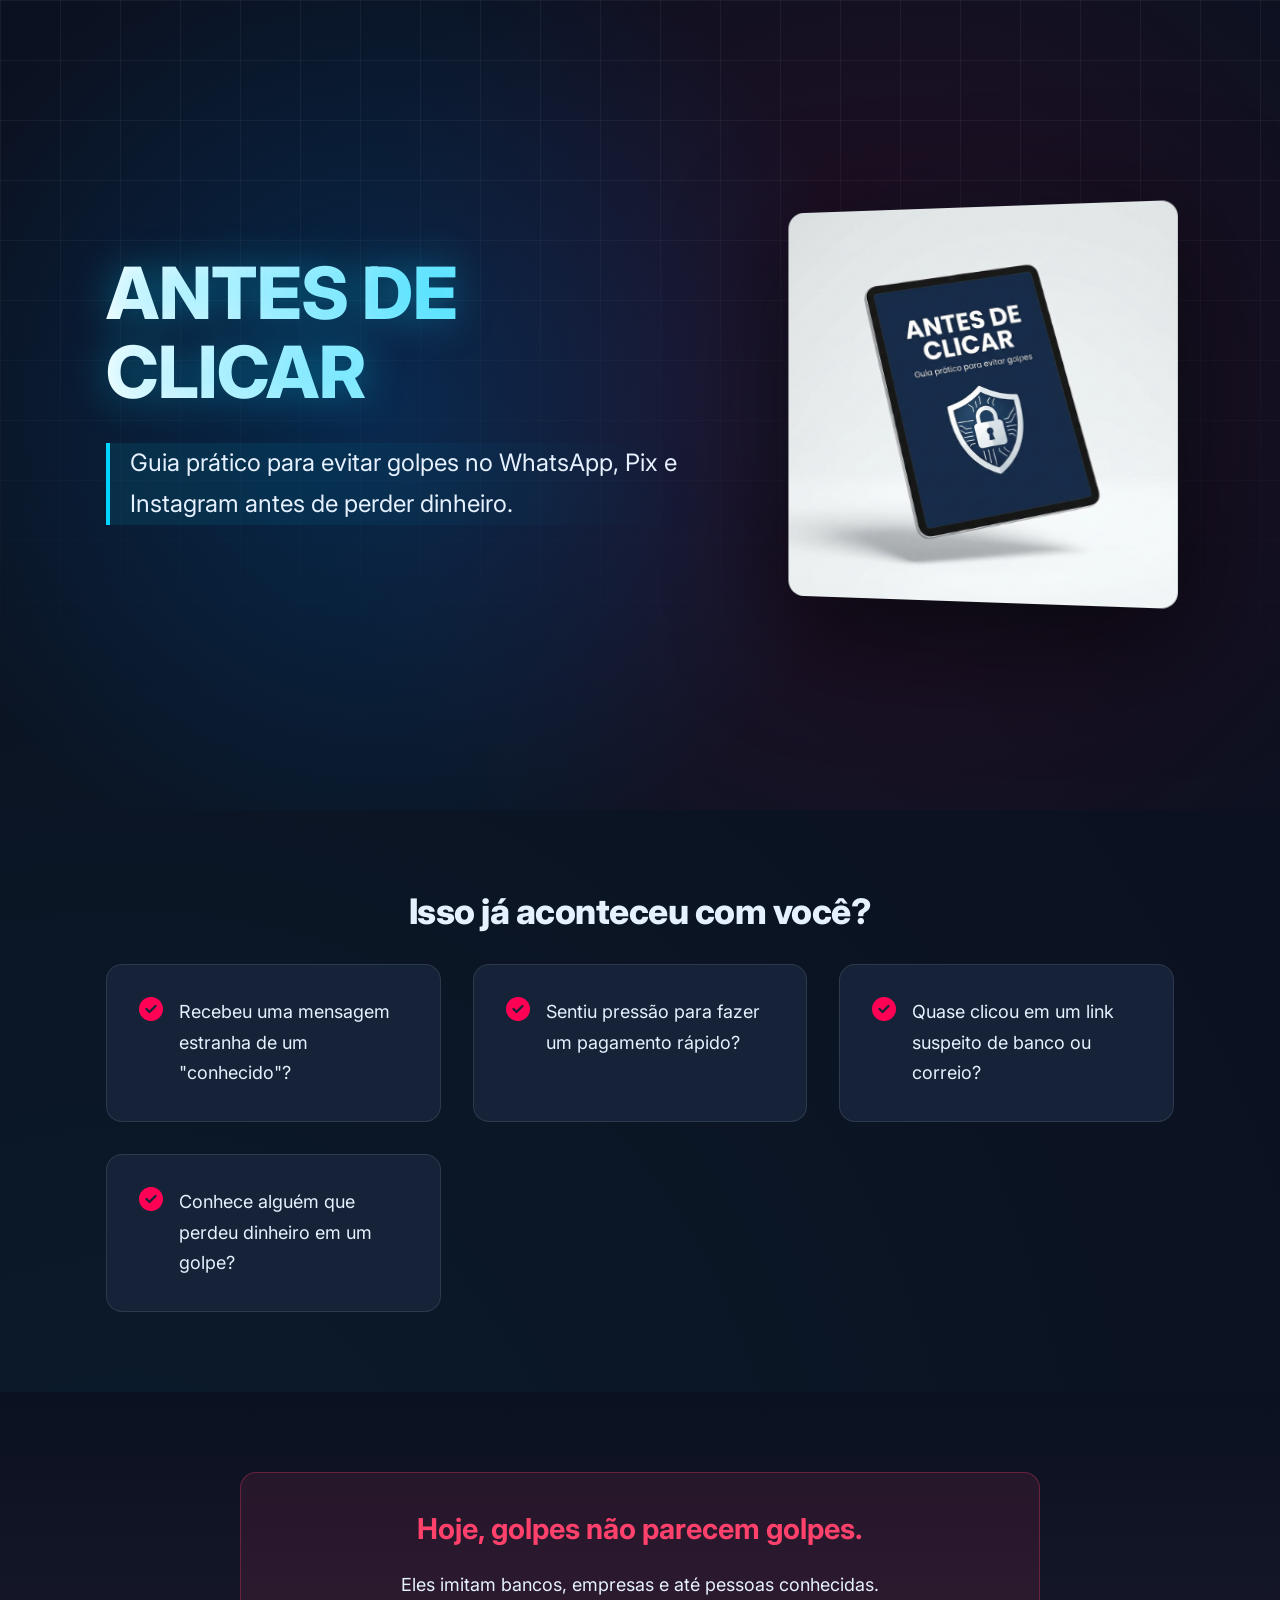
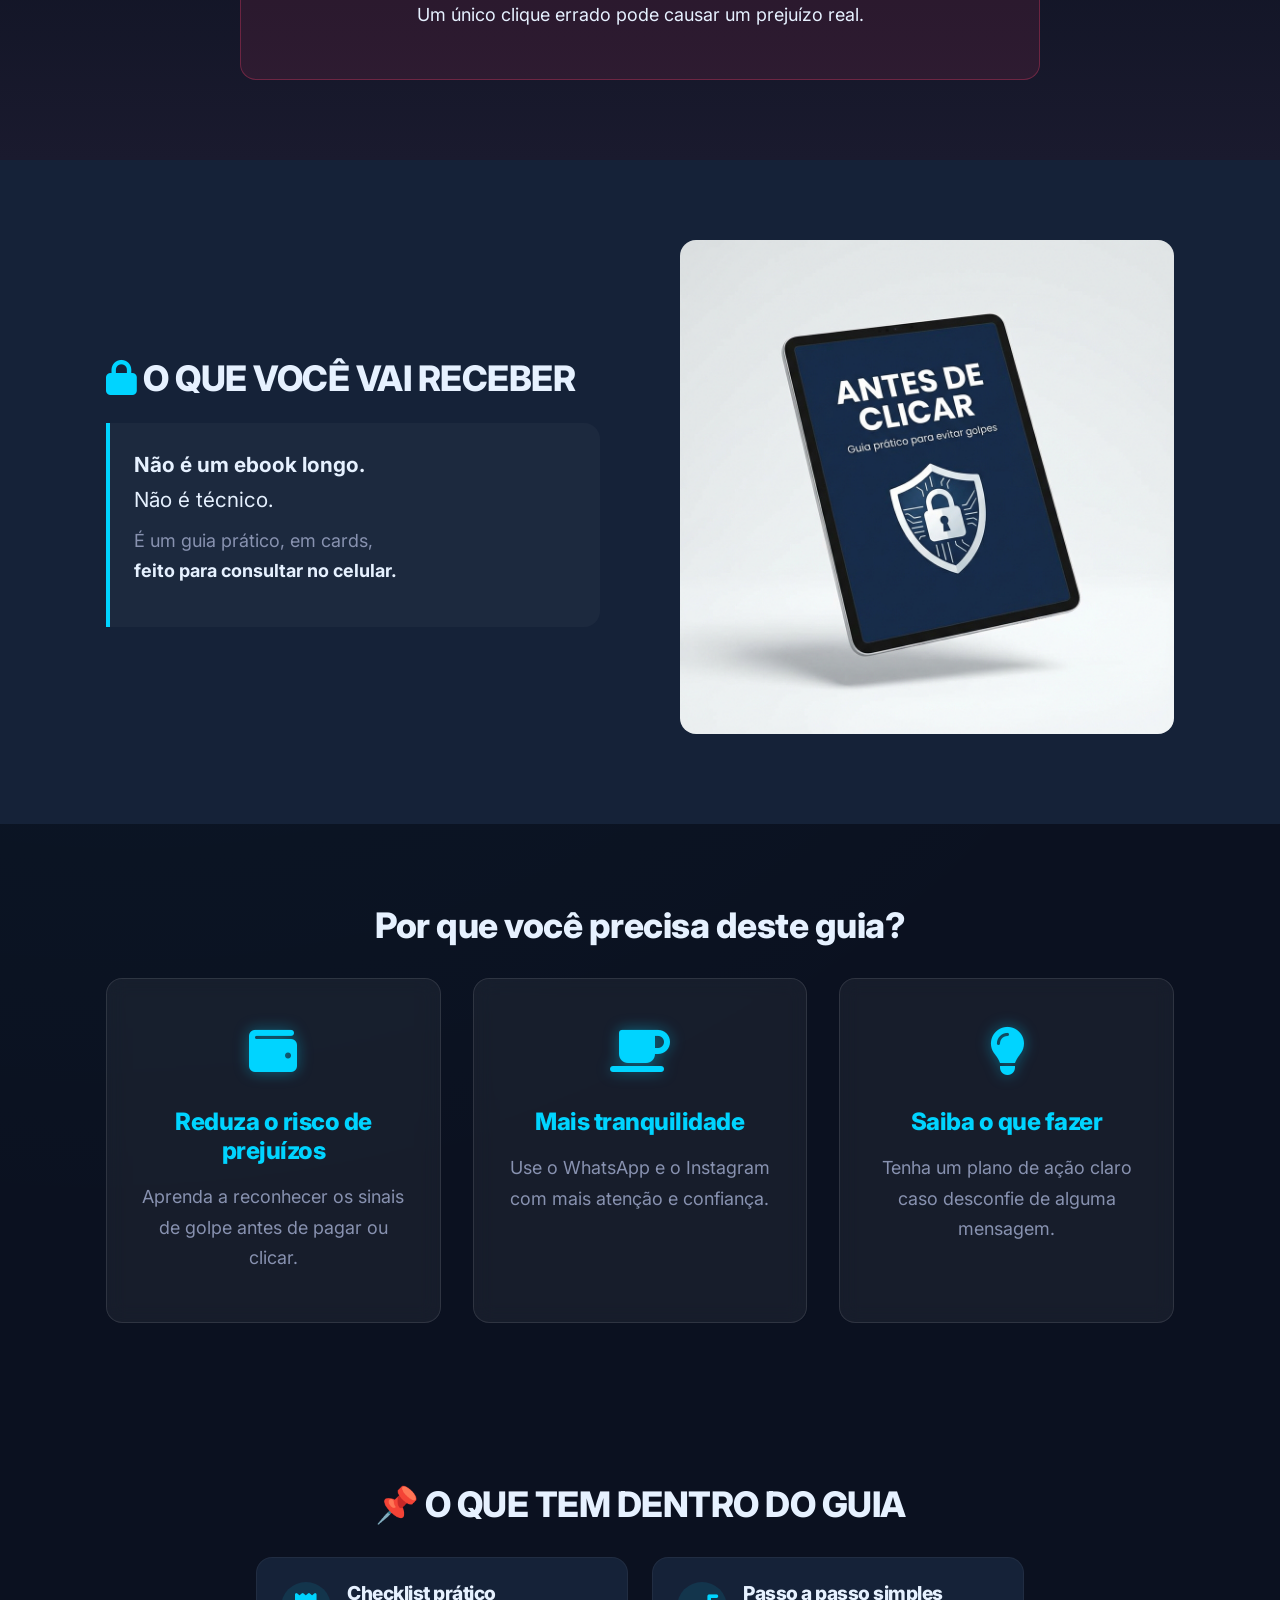
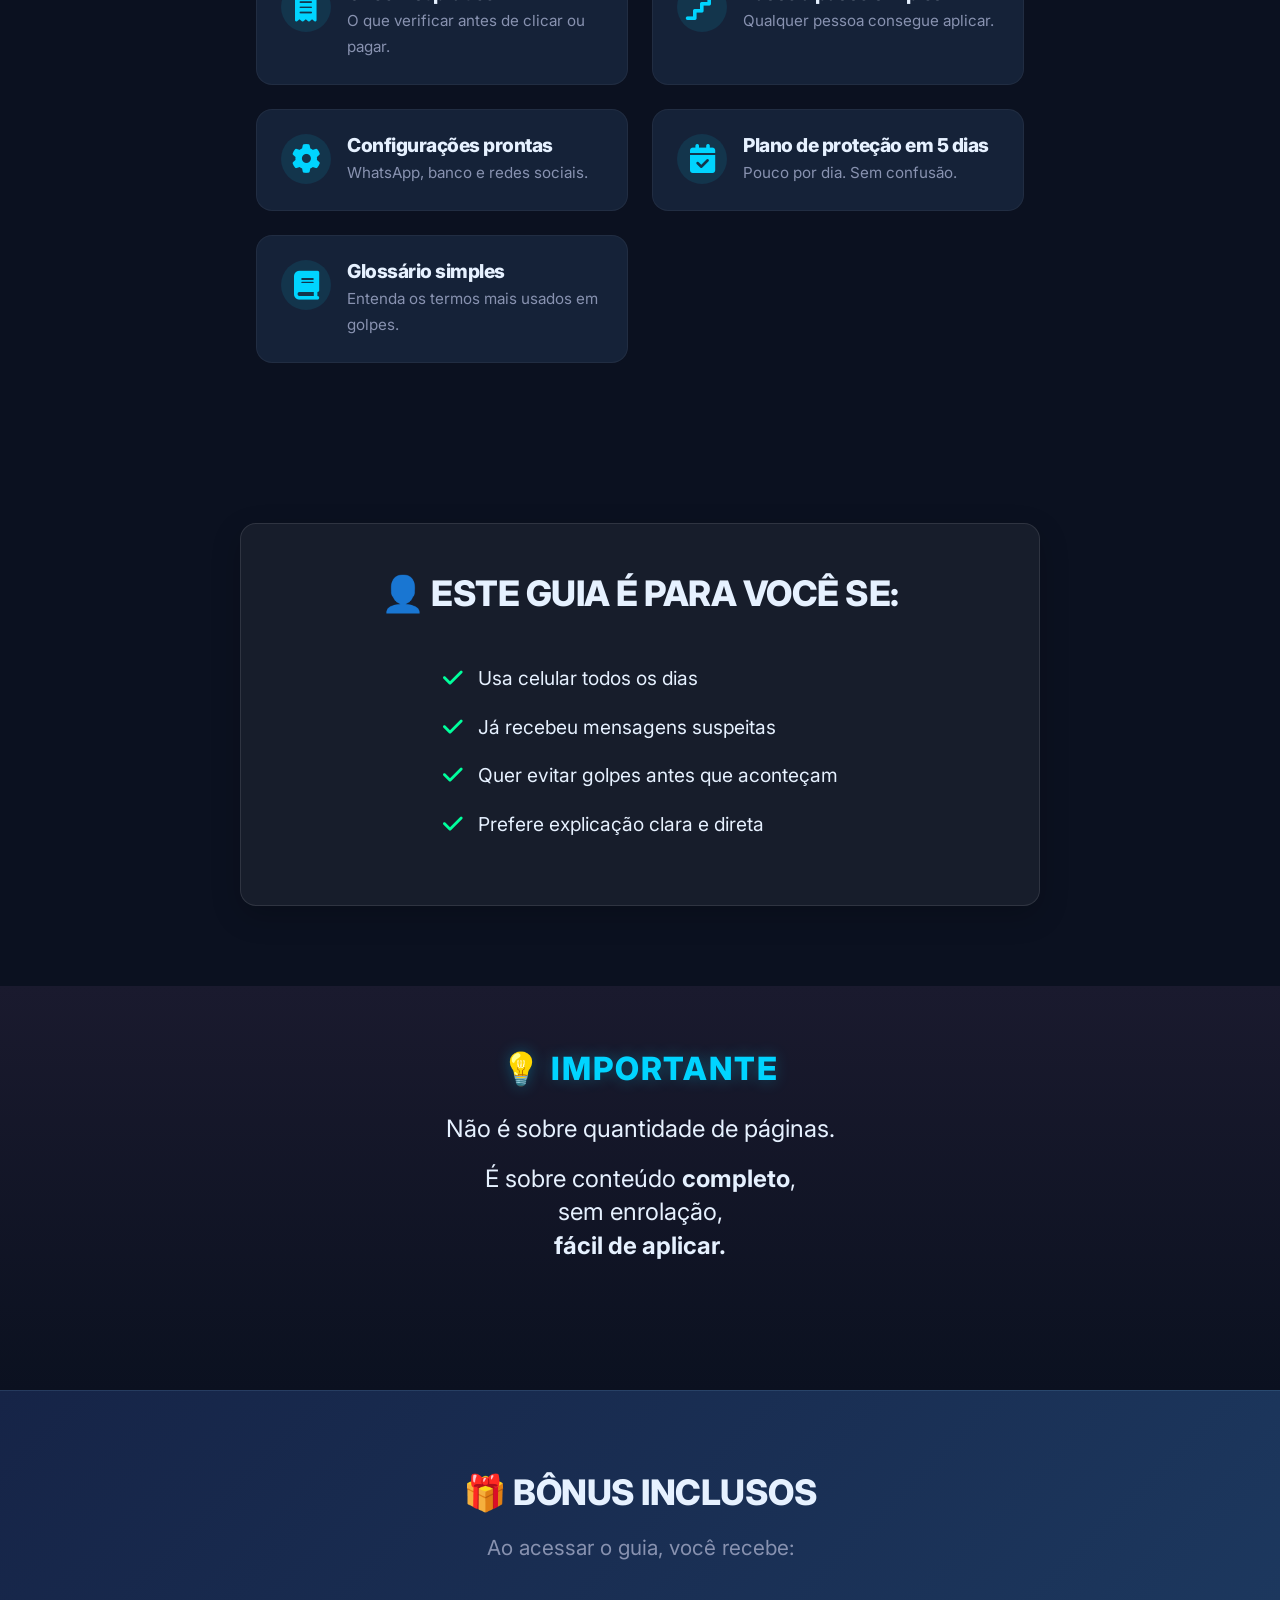
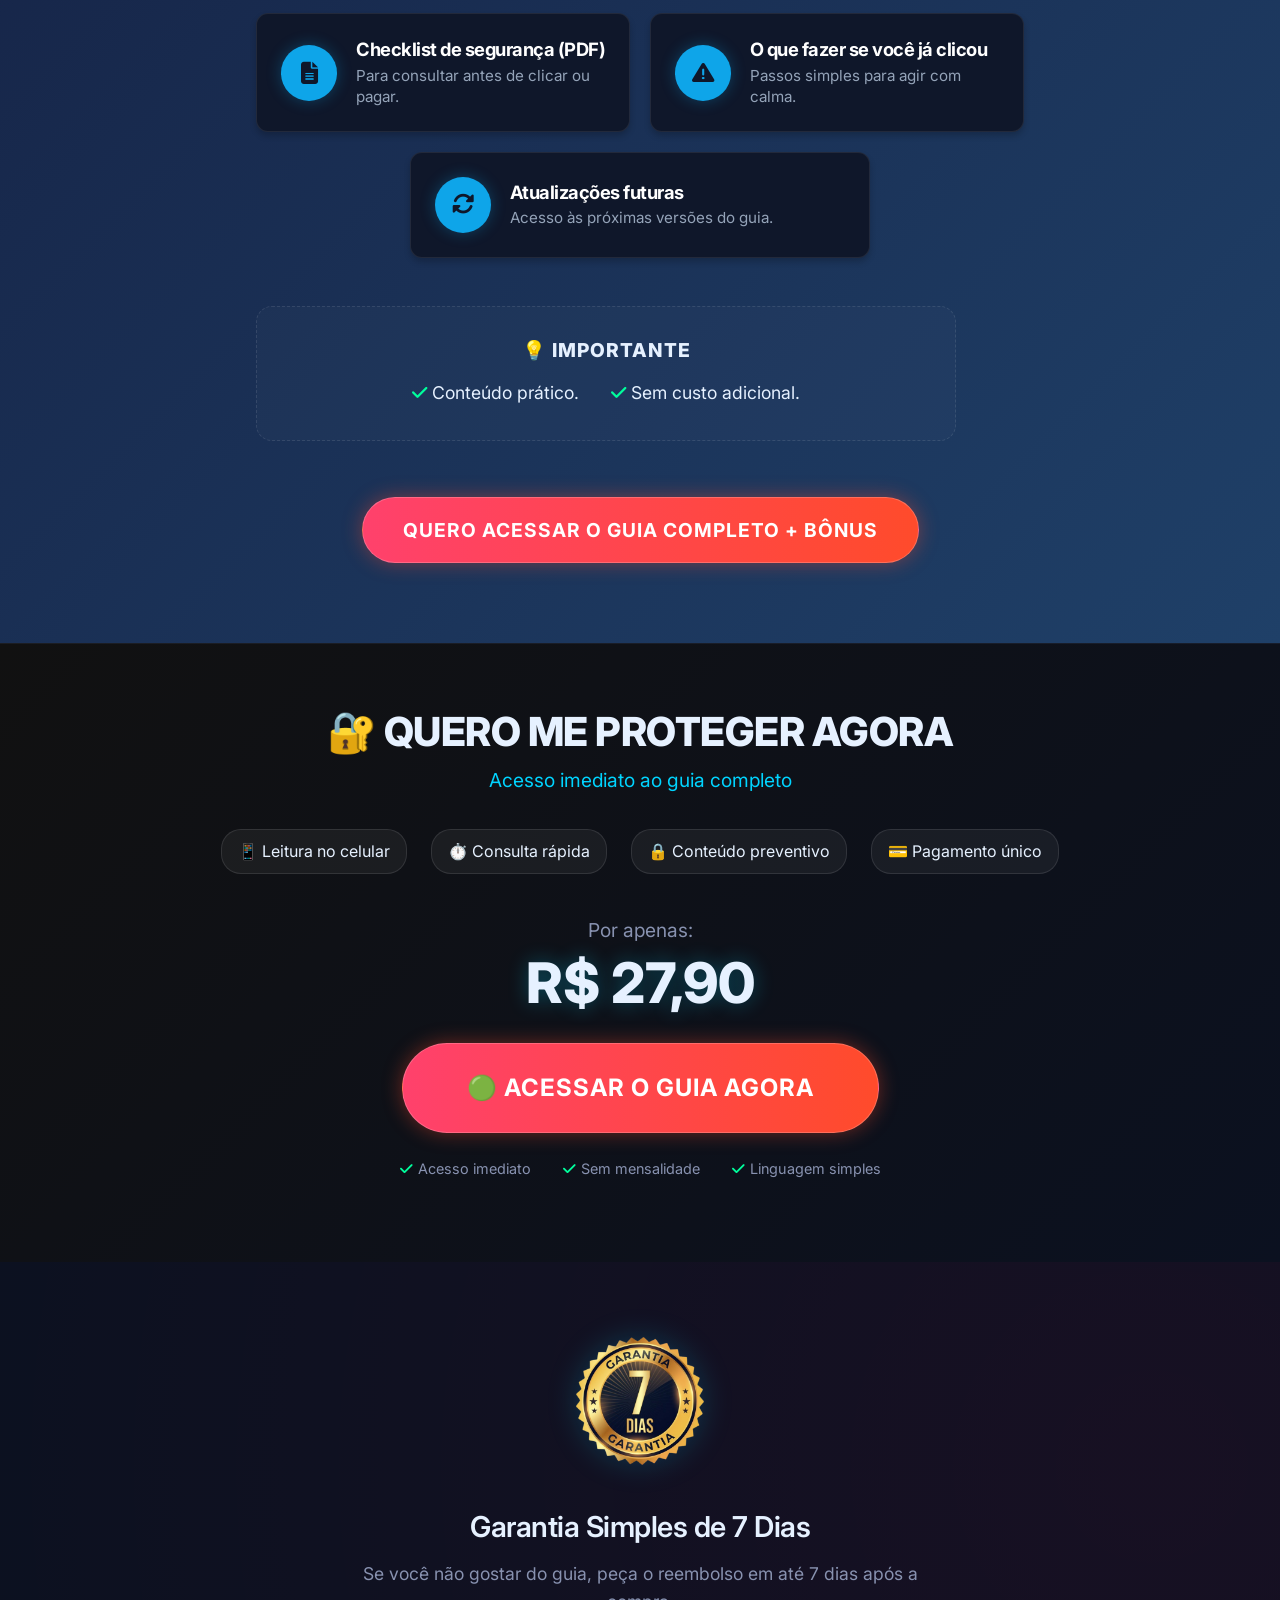
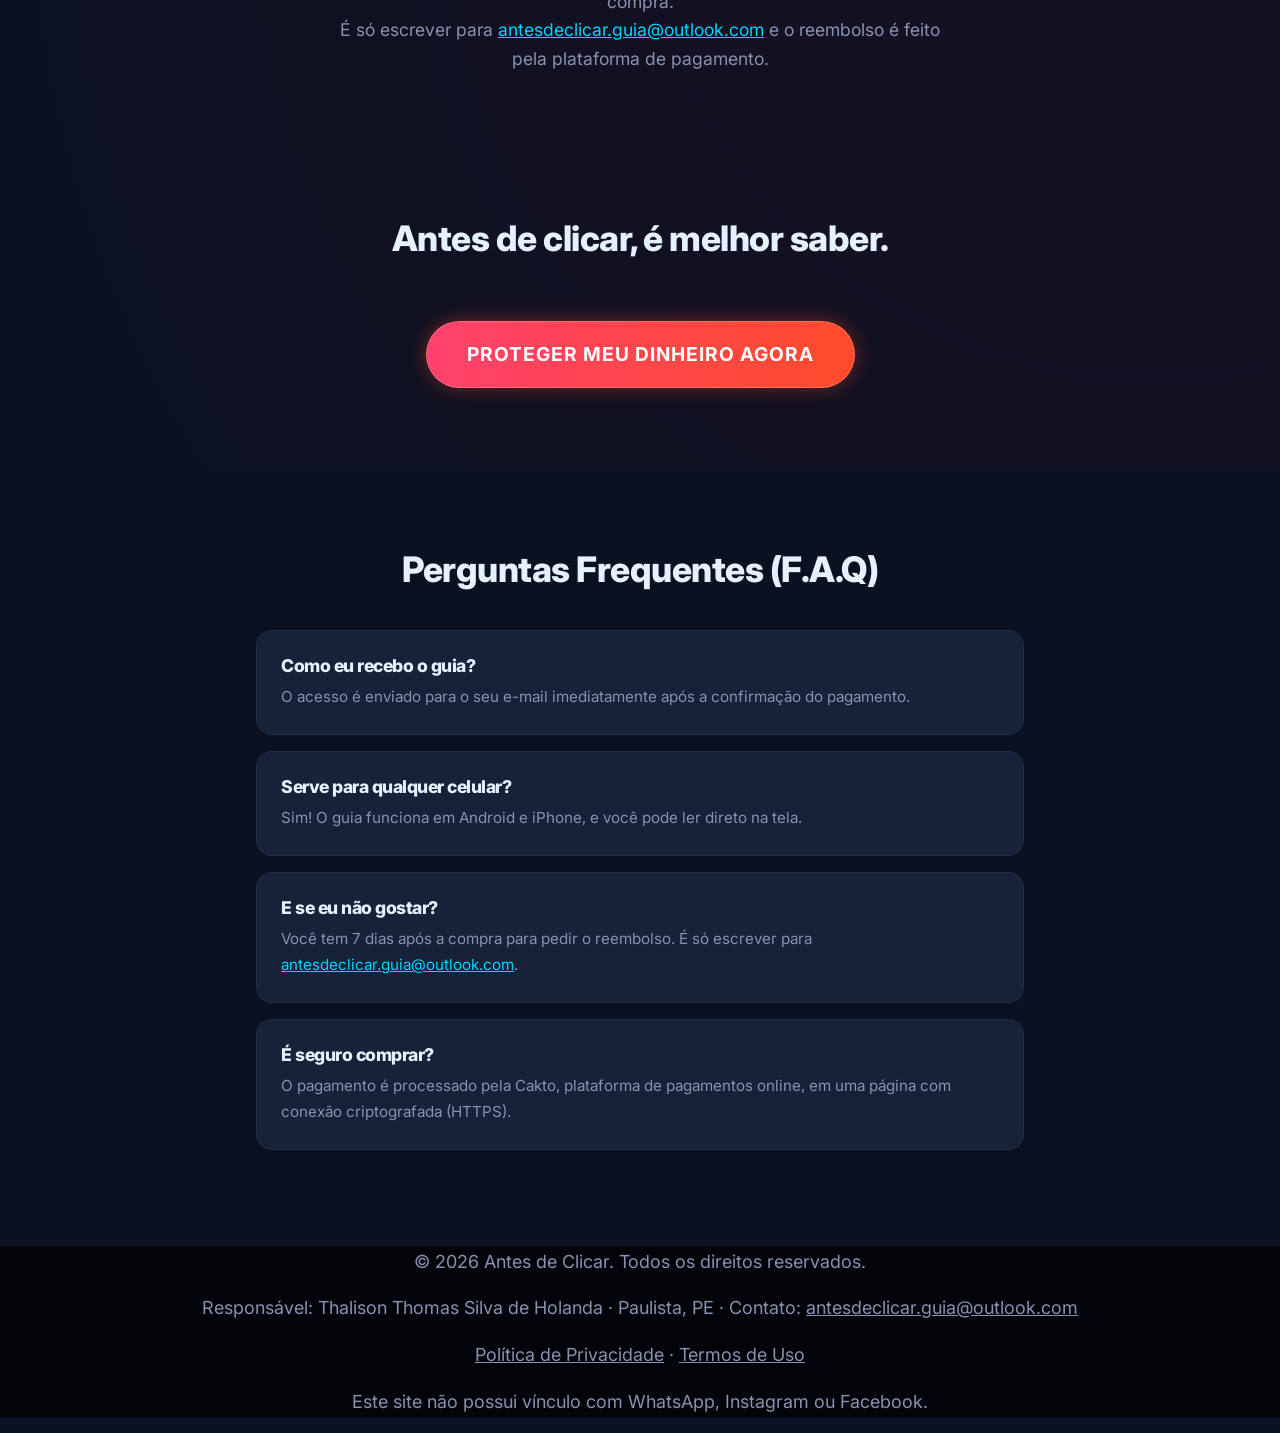
==== commit 4f7a750a: "Corrige a página de vendas: depoimentos, garantia, identificação e Pixel - Remove a seção de depoime" ====
--- a/index.html
+++ b/index.html
@@ -13,14 +13,16 @@
     <meta property="og:title" content="Antes de Clicar | Guia de Proteção Digital">
     <meta property="og:description"
         content="Guia prático para evitar golpes no WhatsApp, Pix e Instagram. Aprenda a se proteger hoje mesmo antes de perder dinheiro.">
-    <meta property="og:image" content="ebook_mockup.png">
+    <meta property="og:url" content="https://guia-antesdeclicar.pages.dev/">
+    <meta property="og:image" content="https://guia-antesdeclicar.pages.dev/ebook_mockup.png">
 
     <!-- Twitter -->
     <meta property="twitter:card" content="summary_large_image">
     <meta property="twitter:title" content="Antes de Clicar | Guia de Proteção Digital">
     <meta property="twitter:description"
         content="Guia prático para evitar golpes no WhatsApp, Pix e Instagram. Aprenda a se proteger hoje mesmo antes de perder dinheiro.">
-    <meta property="twitter:image" content="ebook_mockup.png">
+    <meta property="twitter:image" content="https://guia-antesdeclicar.pages.dev/ebook_mockup.png">
+    <link rel="icon" href="favicon.svg" type="image/svg+xml">
     <!-- Fonts -->
     <link rel="preconnect" href="https://fonts.googleapis.com">
     <link rel="preconnect" href="https://fonts.gstatic.com" crossorigin>
@@ -30,6 +32,25 @@
     <link rel="stylesheet" href="style.css">
     <!-- FontAwesome for Icons -->
     <link rel="stylesheet" href="https://cdnjs.cloudflare.com/ajax/libs/font-awesome/6.4.0/css/all.min.css">
+    <!-- Meta Pixel Code -->
+    <script>
+        !function (f, b, e, v, n, t, s) {
+            if (f.fbq) return; n = f.fbq = function () {
+                n.callMethod ?
+                n.callMethod.apply(n, arguments) : n.queue.push(arguments)
+            };
+            if (!f._fbq) f._fbq = n; n.push = n; n.loaded = !0; n.version = '2.0';
+            n.queue = []; t = b.createElement(e); t.async = !0;
+            t.src = v; s = b.getElementsByTagName(e)[0];
+            s.parentNode.insertBefore(t, s)
+        }(window, document, 'script',
+            'https://connect.facebook.net/en_US/fbevents.js');
+        fbq('init', '2290001891520713');
+        fbq('track', 'PageView');
+    </script>
+    <noscript><img height="1" width="1" style="display:none"
+            src="https://www.facebook.com/tr?id=2290001891520713&ev=PageView&noscript=1" /></noscript>
+    <!-- End Meta Pixel Code -->
 </head>
 
 <body>
@@ -111,13 +132,13 @@
             <div class="grid-3-col benefits-grid">
                 <div class="benefit-card">
                     <div class="icon-box"><i class="fa-solid fa-wallet"></i></div>
-                    <h3>Evite prejuízos financeiros</h3>
-                    <p>Proteja sua aposentadoria e suas economias de criminosos digitais.</p>
+                    <h3>Reduza o risco de prejuízos</h3>
+                    <p>Aprenda a reconhecer os sinais de golpe antes de pagar ou clicar.</p>
                 </div>
                 <div class="benefit-card">
                     <div class="icon-box"><i class="fa-solid fa-coffee"></i></div>
                     <h3>Mais tranquilidade</h3>
-                    <p>Use o WhatsApp e o Instagram sem o medo constante de ser enganado.</p>
+                    <p>Use o WhatsApp e o Instagram com mais atenção e confiança.</p>
                 </div>
                 <div class="benefit-card">
                     <div class="icon-box"><i class="fa-solid fa-lightbulb"></i></div>
@@ -263,108 +284,6 @@
         </div>
     </section>
 
-    <!-- NEW SECTION: SOCIAL PROOF / TESTIMONIALS -->
-    <section class="section testimonials-section">
-        <div class="container container-narrow">
-            <h2 class="section-title text-center">⭐ QUEM USA, RECOMENDA</h2>
-
-            <!-- Testimonials Slider Wrapper -->
-            <div class="testimonials-slider-wrapper">
-                <div class="testimonials-slider">
-                    <!-- T1 -->
-                    <div class="testimonial-card-slider">
-                        <div class="headers-new">
-                            <div class="avatar-circle">CM</div>
-                            <div class="user-info">
-                                <span class="name">Carlos M.</span>
-                                <span class="role">52 anos</span>
-                            </div>
-                        </div>
-                        <div class="stars-gold">
-                            <i class="fa-solid fa-star"></i><i class="fa-solid fa-star"></i><i
-                                class="fa-solid fa-star"></i><i class="fa-solid fa-star"></i><i
-                                class="fa-solid fa-star"></i>
-                        </div>
-                        <p class="testi-text-new">“Leitura simples e direta. Me ajudou a identificar mensagens suspeitas
-                            que eu receberia normalmente.”</p>
-                    </div>
-
-                    <!-- T2 -->
-                    <div class="testimonial-card-slider">
-                        <div class="headers-new">
-                            <div class="avatar-circle purple">ML</div>
-                            <div class="user-info">
-                                <span class="name">Maria L.</span>
-                                <span class="role">47 anos</span>
-                            </div>
-                        </div>
-                        <div class="stars-gold">
-                            <i class="fa-solid fa-star"></i><i class="fa-solid fa-star"></i><i
-                                class="fa-solid fa-star"></i><i class="fa-solid fa-star"></i><i
-                                class="fa-solid fa-star"></i>
-                        </div>
-                        <p class="testi-text-new">“Gostei porque não assusta. Explica com calma e clareza. Já ativei
-                            várias configurações que eu nem sabia que existiam.”</p>
-                    </div>
-
-                    <!-- T3 -->
-                    <div class="testimonial-card-slider">
-                        <div class="headers-new">
-                            <div class="avatar-circle blue">JR</div>
-                            <div class="user-info">
-                                <span class="name">João R.</span>
-                                <span class="role">60 anos</span>
-                            </div>
-                        </div>
-                        <div class="stars-gold">
-                            <i class="fa-solid fa-star"></i><i class="fa-solid fa-star"></i><i
-                                class="fa-solid fa-star"></i><i class="fa-solid fa-star"></i><i
-                                class="fa-solid fa-star"></i>
-                        </div>
-                        <p class="testi-text-new">“Material muito bem organizado. Dá pra consultar rápido no celular
-                            quando surge dúvida.”</p>
-                    </div>
-
-                    <!-- T4 -->
-                    <div class="testimonial-card-slider">
-                        <div class="headers-new">
-                            <div class="avatar-circle pink">AP</div>
-                            <div class="user-info">
-                                <span class="name">Ana P.</span>
-                                <span class="role">44 anos</span>
-                            </div>
-                        </div>
-                        <div class="stars-gold">
-                            <i class="fa-solid fa-star"></i><i class="fa-solid fa-star"></i><i
-                                class="fa-solid fa-star"></i><i class="fa-solid fa-star"></i><i
-                                class="fa-solid fa-star"></i>
-                        </div>
-                        <p class="testi-text-new">“Recomendei para minha família inteira. Hoje fico muito mais atento
-                            antes de clicar.”</p>
-                    </div>
-
-                    <!-- T5 -->
-                    <div class="testimonial-card-slider">
-                        <div class="headers-new">
-                            <div class="avatar-circle green">RS</div>
-                            <div class="user-info">
-                                <span class="name">Roberto S.</span>
-                                <span class="role">55 anos</span>
-                            </div>
-                        </div>
-                        <div class="stars-gold">
-                            <i class="fa-solid fa-star"></i><i class="fa-solid fa-star"></i><i
-                                class="fa-solid fa-star"></i><i class="fa-solid fa-star"></i><i
-                                class="fa-solid fa-star"></i>
-                        </div>
-                        <p class="testi-text-new">“Não é técnico, não é complicado. É exatamente o tipo de orientação
-                            que eu procurava.”</p>
-                    </div>
-                </div>
-            </div>
-        </div>
-    </section>
-
     <!-- 8. PRICE -->
     <section id="precos" class="section price-section">
         <div class="container text-center">
@@ -384,7 +303,8 @@
             </div>
 
             <div class="price-box-simple">
-                <a href="#" class="cta-button cta-large pulse-anim">🟢 ACESSAR O GUIA AGORA</a>
+                <a href="https://pay.cakto.com.br/t4onokx_721403" class="cta-button cta-large pulse-anim"
+                    target="_blank" rel="noopener noreferrer">🟢 ACESSAR O GUIA AGORA</a>
             </div>
 
             <div class="micro-security">
@@ -404,8 +324,8 @@
             </div>
             <h3 class="guarantee-title">Garantia Simples de 7 Dias</h3>
             <p class="guarantee-desc">
-                Nosso compromisso com a transparência: você tem 7 dias para acessar o material.<br>
-                Se não for o que você esperava, o reembolso é feito pela própria plataforma, de forma simples.
+                Se você não gostar do guia, peça o reembolso em até 7 dias após a compra.<br>
+                É só escrever para <a href="mailto:antesdeclicar.guia@outlook.com">antesdeclicar.guia@outlook.com</a> e o reembolso é feito pela plataforma de pagamento.
             </p>
         </div>
     </section>
@@ -434,11 +354,11 @@
                 </div>
                 <div class="faq-item">
                     <h3>E se eu não gostar?</h3>
-                    <p>Você tem 7 dias de garantia incondicional. Se não gostar, devolvemos seu dinheiro.</p>
+                    <p>Você tem 7 dias após a compra para pedir o reembolso. É só escrever para <a href="mailto:antesdeclicar.guia@outlook.com">antesdeclicar.guia@outlook.com</a>.</p>
                 </div>
                 <div class="faq-item">
                     <h3>É seguro comprar?</h3>
-                    <p>Sim, o pagamento é processado por uma plataforma 100% segura e criptografada.</p>
+                    <p>O pagamento é processado pela Cakto, plataforma de pagamentos online, em uma página com conexão criptografada (HTTPS).</p>
                 </div>
             </div>
         </div>
@@ -446,7 +366,9 @@
 
     <footer>
         <div class="container text-center">
-            <p>&copy; 2024 Antes de Clicar. Todos os direitos reservados.</p>
+            <p>&copy; 2026 Antes de Clicar. Todos os direitos reservados.</p>
+            <p class="footer-note">Responsável: Thalison Thomas Silva de Holanda &middot; Paulista, PE &middot; Contato: <a href="mailto:antesdeclicar.guia@outlook.com">antesdeclicar.guia@outlook.com</a></p>
+            <p class="footer-note"><a href="privacidade.html">Política de Privacidade</a> &middot; <a href="termos.html">Termos de Uso</a></p>
             <p class="footer-note">Este site não possui vínculo com WhatsApp, Instagram ou Facebook.</p>
         </div>
     </footer>
@@ -454,4 +376,4 @@
     <script src="script.js"></script>
 </body>
 
-</html>+</html><!-- build refresh -->
--- a/style.css
+++ b/style.css
@@ -609,6 +609,17 @@
     border-top: 1px solid #111;
 }
 
+footer a {
+    color: #8892b0;
+    text-decoration: underline;
+}
+
+.guarantee-desc a,
+.faq-item a {
+    color: var(--accent-color);
+    text-decoration: underline;
+}
+
 /* --- Floating Animation --- */
 @keyframes float {
     0% {
@@ -1650,4 +1661,21 @@
     font-size: 0.95rem;
     line-height: 1.5;
     margin: 0;
+}
+
+/* FIX CLIQUE BOTÃO */
+.cta-button {
+    position: relative;
+    z-index: 9999;
+    pointer-events: auto;
+}
+
+.price-box-simple {
+    position: relative;
+    z-index: 9999;
+    pointer-events: auto;
+}
+
+.price-box-simple a {
+    pointer-events: auto;
 }
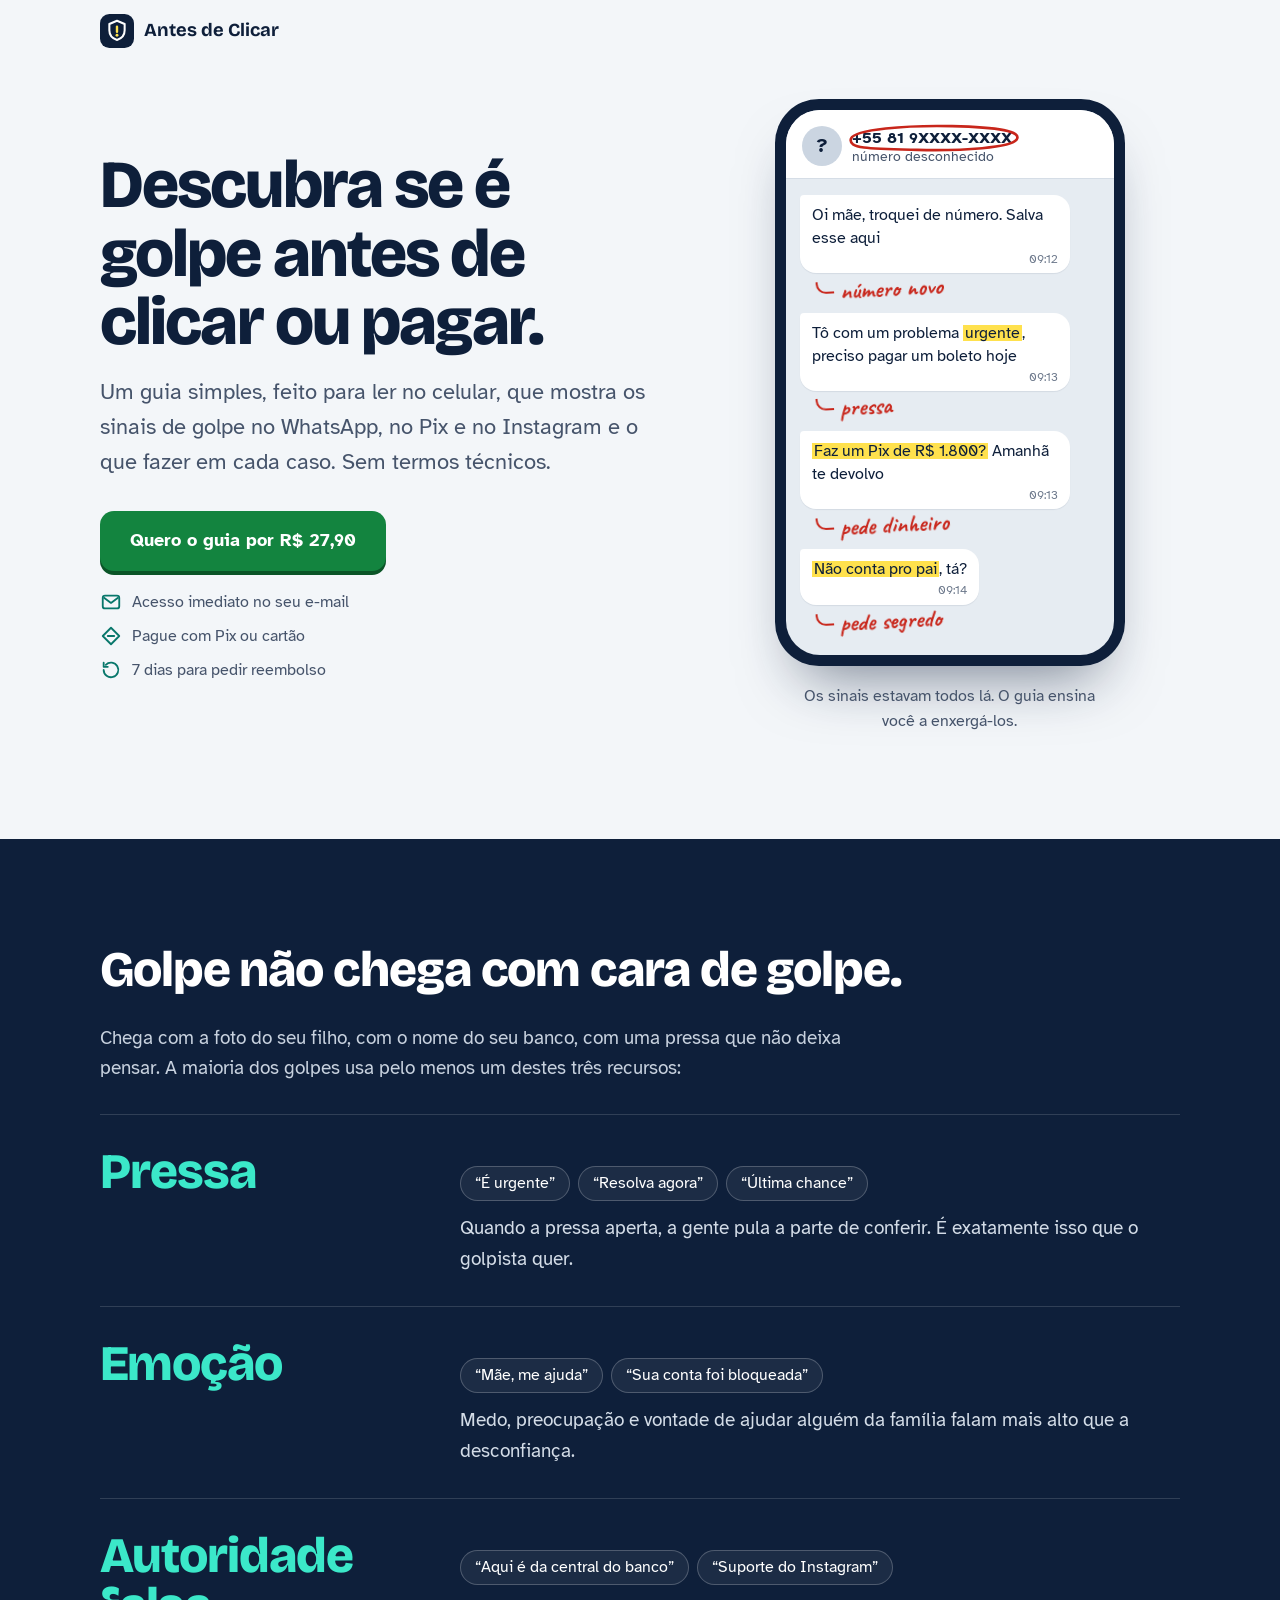
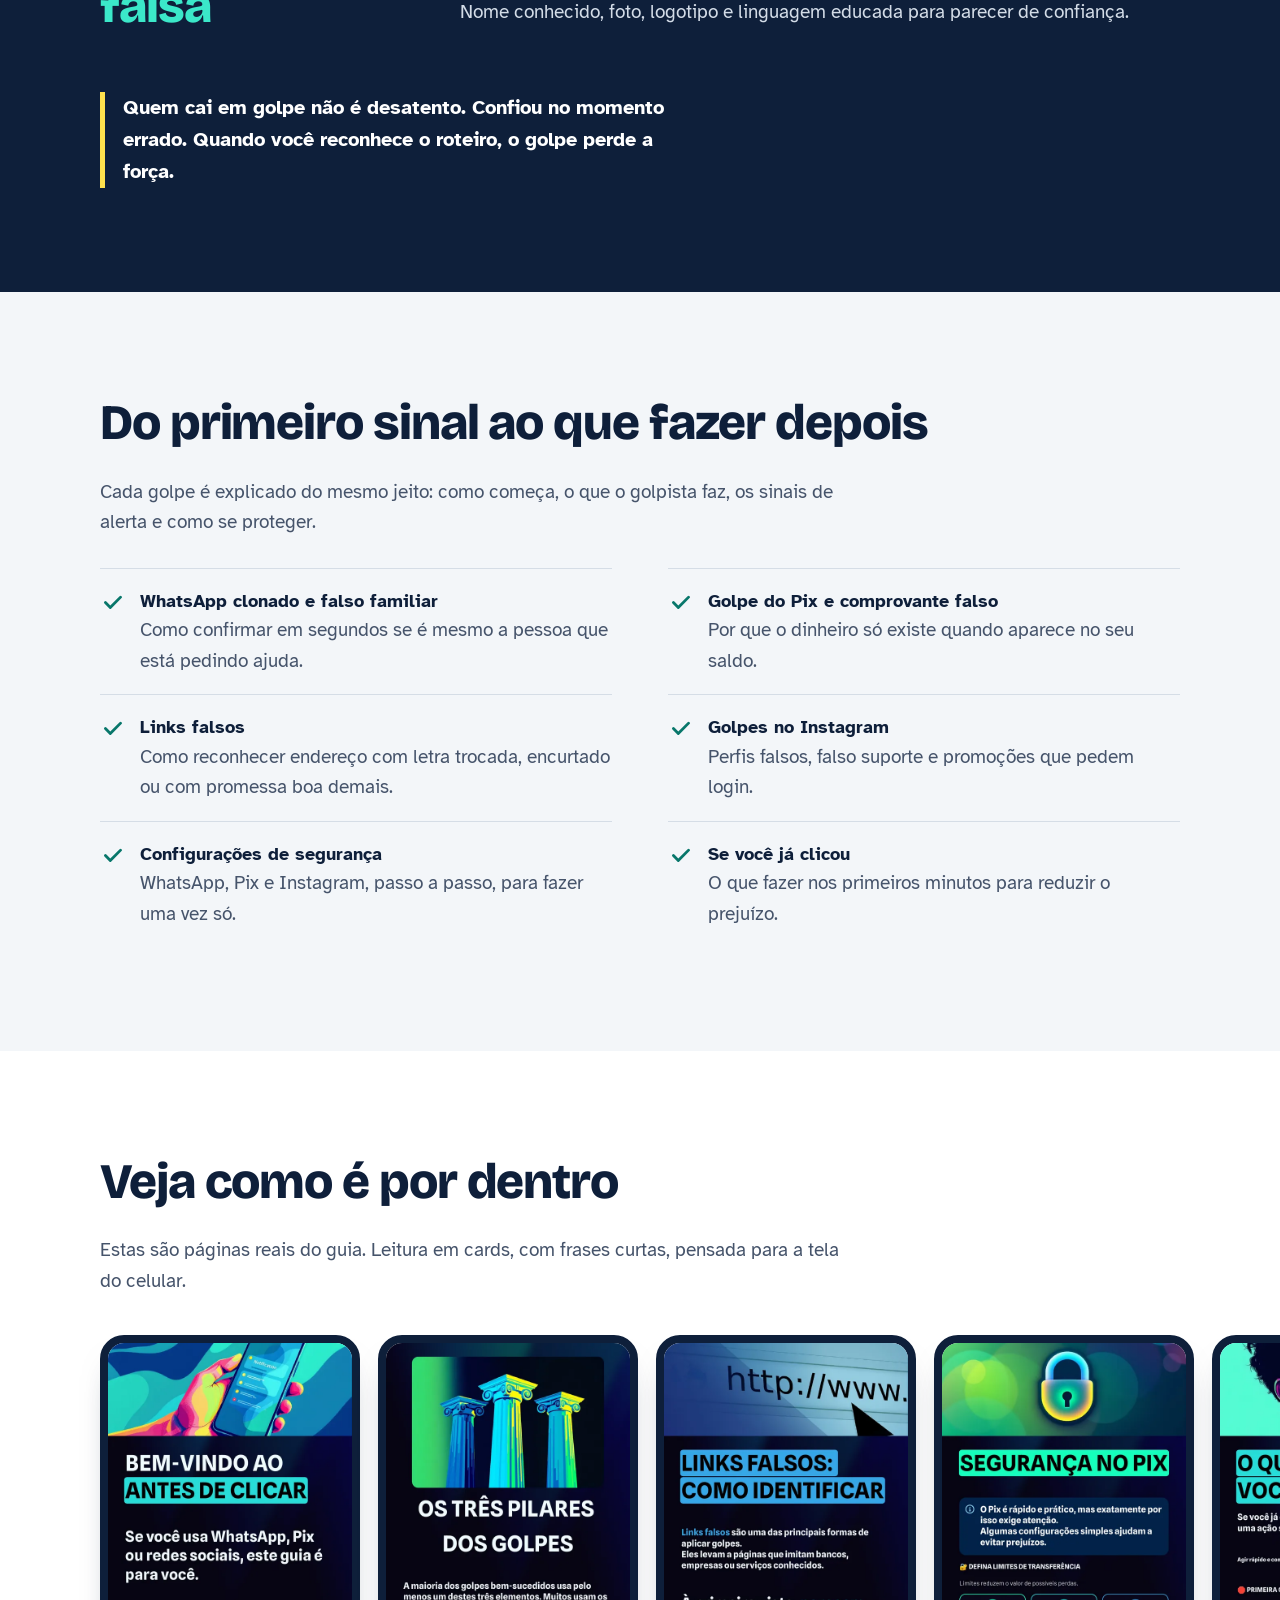
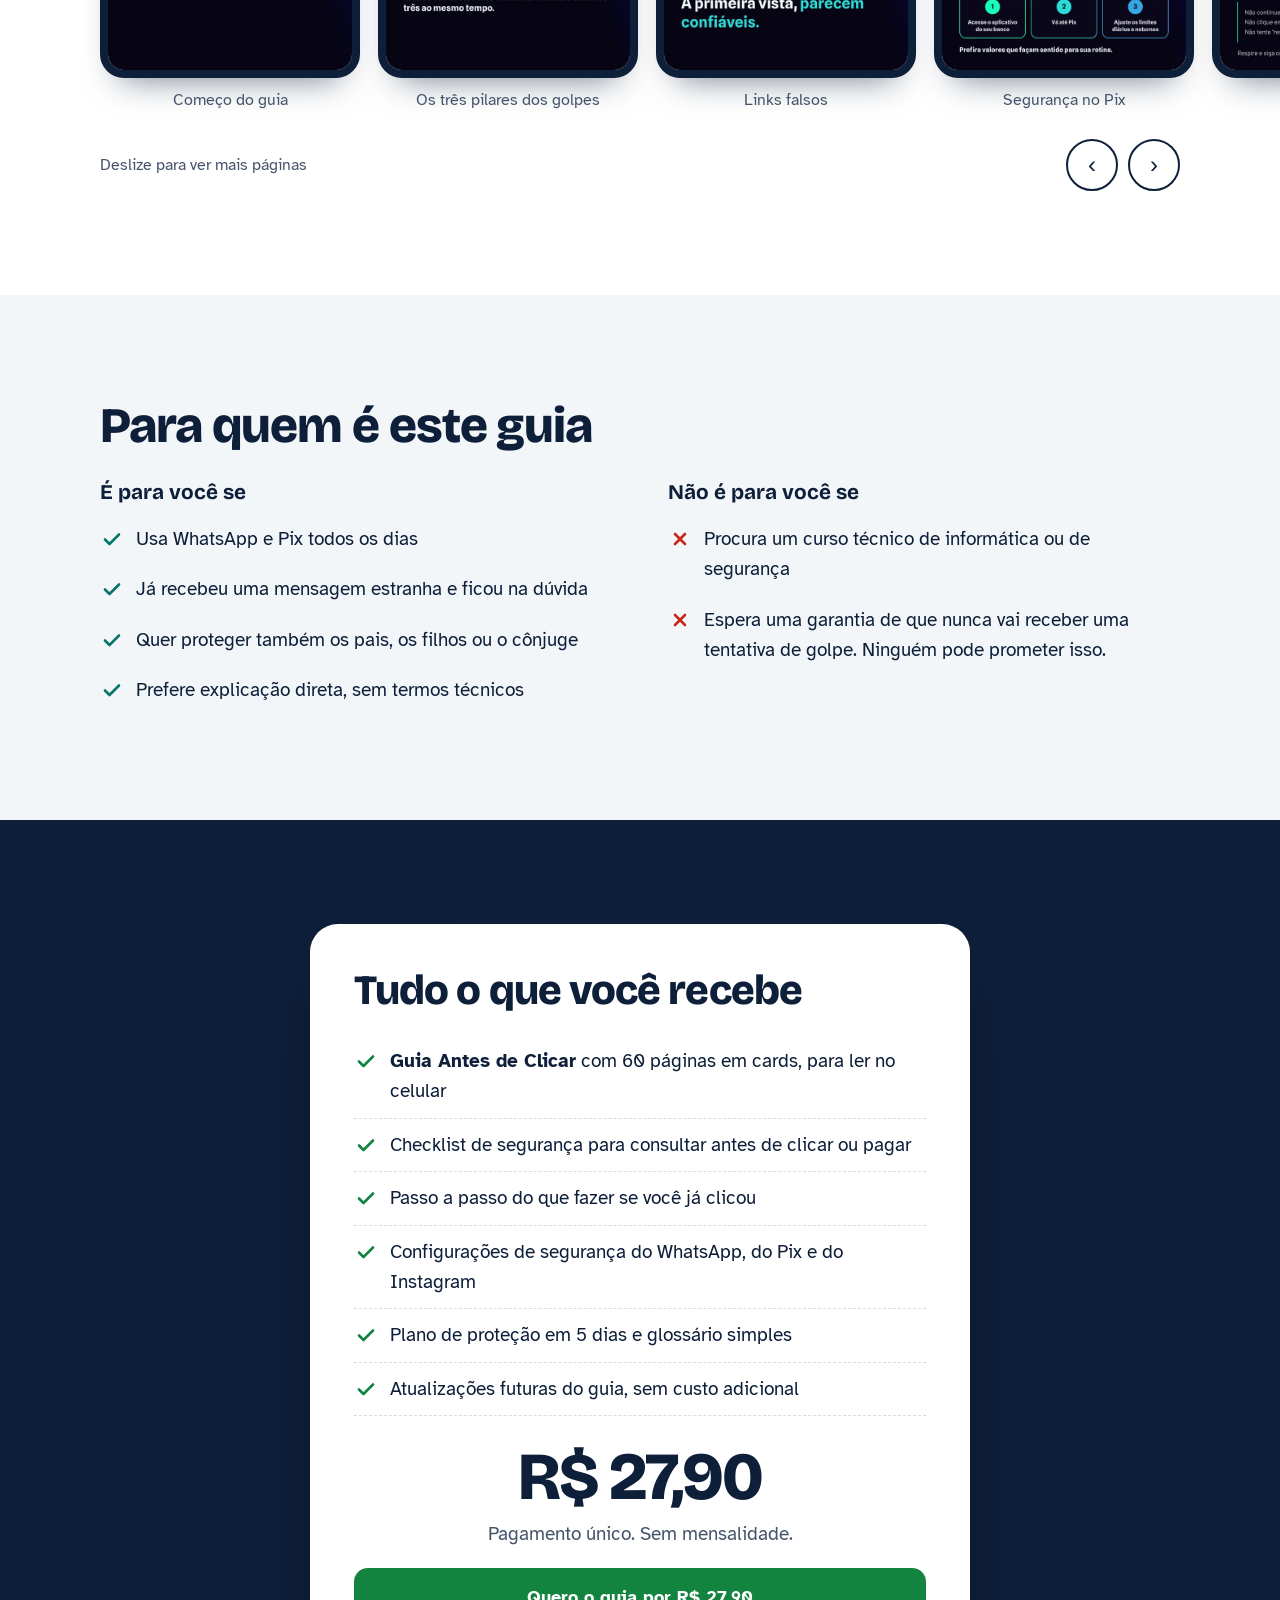
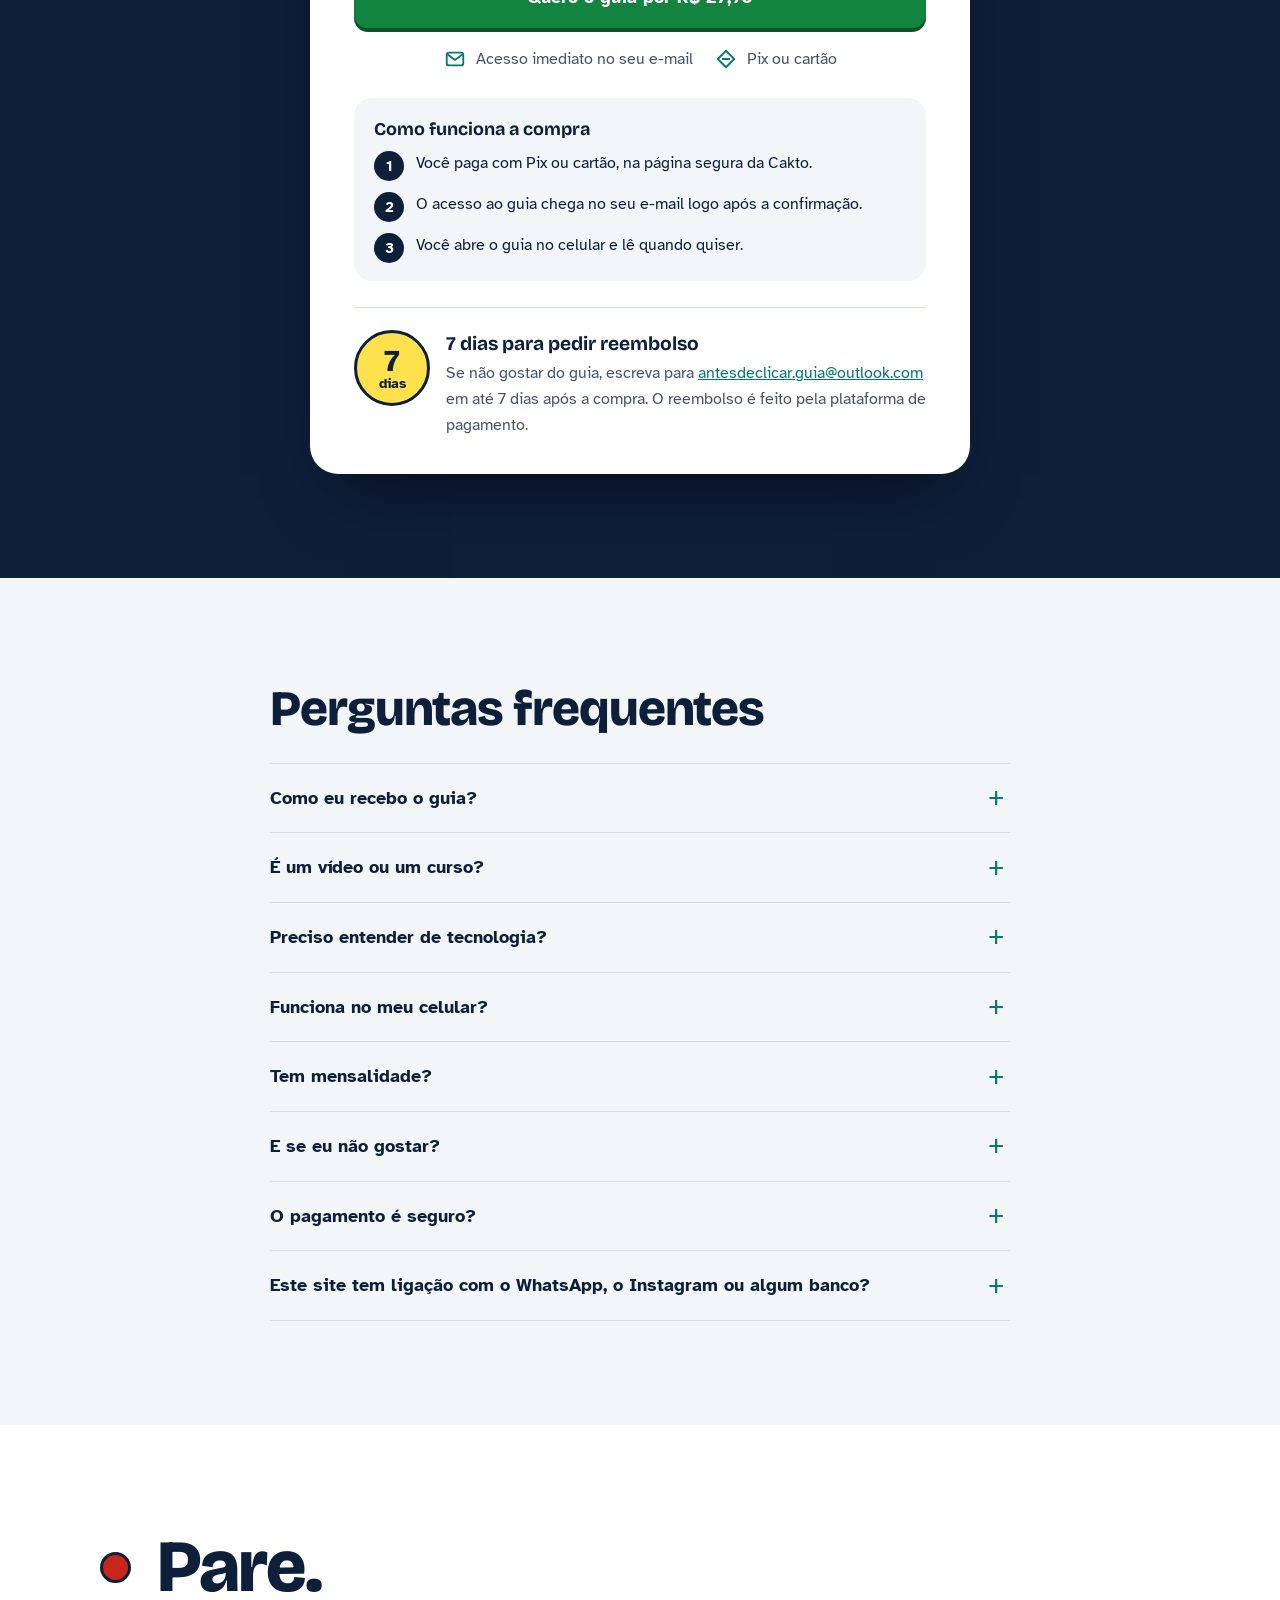
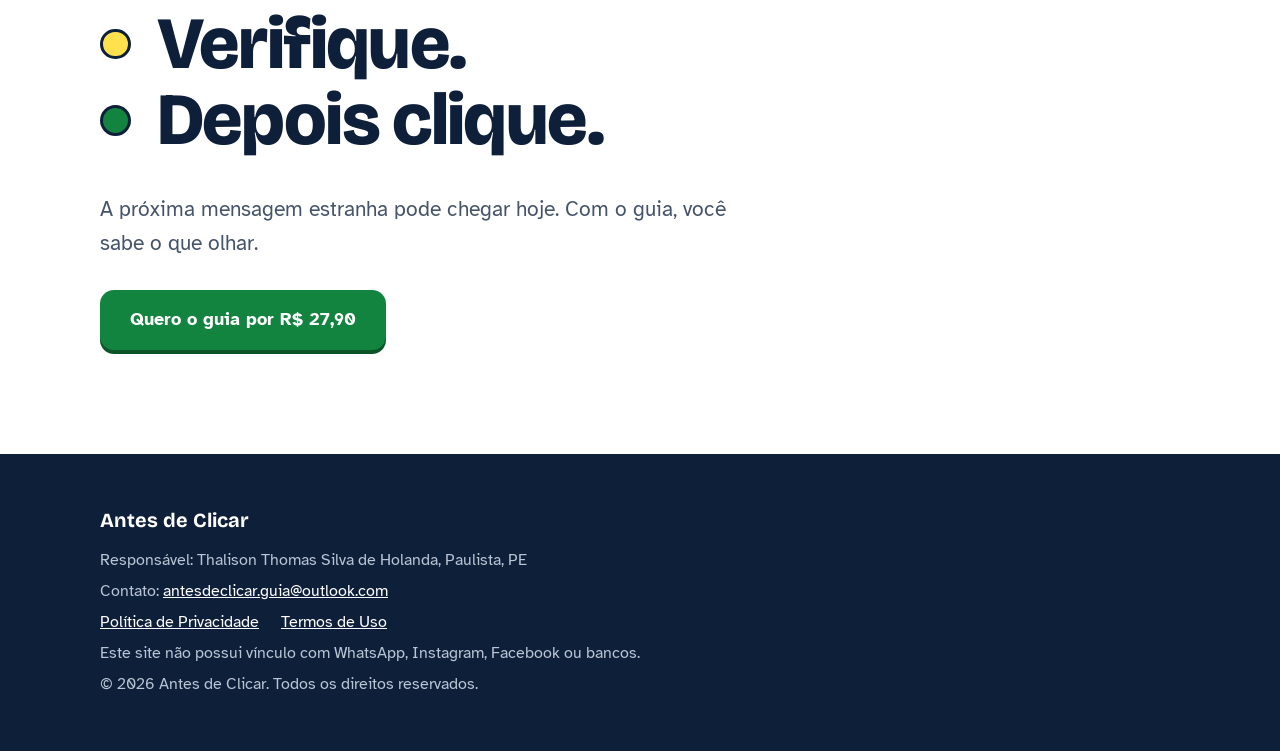
==== commit 9bf8091b: "Nova página de vendas: primeira tela que vende, prova real e rastreamento completo Conceito "Pare. V" ====
--- a/index.html
+++ b/index.html
@@ -4,34 +4,37 @@
 <head>
     <meta charset="UTF-8">
     <meta name="viewport" content="width=device-width, initial-scale=1.0">
+    <title>Antes de Clicar | Descubra se é golpe antes de clicar ou pagar</title>
     <meta name="description"
-        content="Antes de Clicar - Guia prático para evitar golpes no WhatsApp, Pix e Instagram. Aprenda a se proteger hoje mesmo.">
-    <title>Antes de Clicar | Guia de Proteção Digital</title>
-
-    <!-- Open Graph / Facebook -->
+        content="Guia simples para ler no celular: reconheça os sinais de golpe no WhatsApp, no Pix e no Instagram e saiba o que fazer em cada caso. R$ 27,90, pagamento único.">
+    <meta name="theme-color" content="#0E1F3A">
+    <link rel="canonical" href="https://guia-antesdeclicar.pages.dev/">
+    <link rel="icon" href="favicon.svg" type="image/svg+xml">
+
+    <!-- Open Graph / compartilhamento -->
     <meta property="og:type" content="website">
-    <meta property="og:title" content="Antes de Clicar | Guia de Proteção Digital">
+    <meta property="og:locale" content="pt_BR">
+    <meta property="og:url" content="https://guia-antesdeclicar.pages.dev/">
+    <meta property="og:title" content="Antes de Clicar | Descubra se é golpe antes de clicar ou pagar">
     <meta property="og:description"
-        content="Guia prático para evitar golpes no WhatsApp, Pix e Instagram. Aprenda a se proteger hoje mesmo antes de perder dinheiro.">
-    <meta property="og:url" content="https://guia-antesdeclicar.pages.dev/">
-    <meta property="og:image" content="https://guia-antesdeclicar.pages.dev/ebook_mockup.png">
-
-    <!-- Twitter -->
-    <meta property="twitter:card" content="summary_large_image">
-    <meta property="twitter:title" content="Antes de Clicar | Guia de Proteção Digital">
-    <meta property="twitter:description"
-        content="Guia prático para evitar golpes no WhatsApp, Pix e Instagram. Aprenda a se proteger hoje mesmo antes de perder dinheiro.">
-    <meta property="twitter:image" content="https://guia-antesdeclicar.pages.dev/ebook_mockup.png">
-    <link rel="icon" href="favicon.svg" type="image/svg+xml">
-    <!-- Fonts -->
+        content="Guia simples para ler no celular. Reconheça os sinais de golpe no WhatsApp, no Pix e no Instagram.">
+    <meta property="og:image" content="https://guia-antesdeclicar.pages.dev/img/og-antes-de-clicar.jpg">
+    <meta property="og:image:width" content="1200">
+    <meta property="og:image:height" content="630">
+    <meta name="twitter:card" content="summary_large_image">
+    <meta name="twitter:title" content="Antes de Clicar | Descubra se é golpe antes de clicar ou pagar">
+    <meta name="twitter:description"
+        content="Guia simples para ler no celular. Reconheça os sinais de golpe no WhatsApp, no Pix e no Instagram.">
+    <meta name="twitter:image" content="https://guia-antesdeclicar.pages.dev/img/og-antes-de-clicar.jpg">
+
+    <!-- Fontes -->
     <link rel="preconnect" href="https://fonts.googleapis.com">
     <link rel="preconnect" href="https://fonts.gstatic.com" crossorigin>
     <link
-        href="https://fonts.googleapis.com/css2?family=Inter:wght@400;500;600;700&family=Merriweather:wght@700&display=swap"
+        href="https://fonts.googleapis.com/css2?family=Atkinson+Hyperlegible:wght@400;700&family=Bricolage+Grotesque:opsz,wght@12..96,700;12..96,800&family=Caveat:wght@700&display=swap"
         rel="stylesheet">
     <link rel="stylesheet" href="style.css">
-    <!-- FontAwesome for Icons -->
-    <link rel="stylesheet" href="https://cdnjs.cloudflare.com/ajax/libs/font-awesome/6.4.0/css/all.min.css">
+
     <!-- Meta Pixel Code -->
     <script>
         !function (f, b, e, v, n, t, s) {
@@ -49,331 +52,327 @@
         fbq('track', 'PageView');
     </script>
     <noscript><img height="1" width="1" style="display:none"
-            src="https://www.facebook.com/tr?id=2290001891520713&ev=PageView&noscript=1" /></noscript>
+            src="https://www.facebook.com/tr?id=2290001891520713&ev=PageView&noscript=1" alt="" /></noscript>
     <!-- End Meta Pixel Code -->
 </head>
 
 <body>
-
-    <!-- 1. HERO SECTION -->
-    <header class="hero-section">
-        <div class="container hero-container">
-            <div class="hero-content">
-                <h1 class="hero-title">ANTES DE CLICAR</h1>
-                <p class="hero-subtitle">Guia prático para evitar golpes no WhatsApp, Pix e Instagram antes de perder
-                    dinheiro.</p>
-                <!-- Hero Button Removed -->
-            </div>
-            <div class="hero-image">
-                <div class="hero-img-floater floating-anim">
-                    <img src="ebook_mockup.png" alt="Livro Digital Antes de Clicar - Proteção contra golpes"
-                        class="hero-main-img">
-                </div>
-            </div>
+    <a class="pular" href="#conteudo">Pular para o conteúdo</a>
+
+    <!-- Ícones reutilizados -->
+    <svg width="0" height="0" style="position:absolute" aria-hidden="true">
+        <symbol id="i-check" viewBox="0 0 24 24"><path d="M5 12.5l4.5 4.5L19 7.5" fill="none" stroke="currentColor" stroke-width="2.6" stroke-linecap="round" stroke-linejoin="round"/></symbol>
+        <symbol id="i-x" viewBox="0 0 24 24"><path d="M7 7l10 10M17 7L7 17" fill="none" stroke="currentColor" stroke-width="2.6" stroke-linecap="round"/></symbol>
+        <symbol id="i-mail" viewBox="0 0 24 24"><rect x="3" y="5" width="18" height="14" rx="2.5" fill="none" stroke="currentColor" stroke-width="2"/><path d="M4 7l8 6 8-6" fill="none" stroke="currentColor" stroke-width="2" stroke-linejoin="round"/></symbol>
+        <symbol id="i-pix" viewBox="0 0 24 24"><path d="M12 3l9 9-9 9-9-9z" fill="none" stroke="currentColor" stroke-width="2" stroke-linejoin="round"/><path d="M8.5 12h7" stroke="currentColor" stroke-width="2" stroke-linecap="round"/></symbol>
+        <symbol id="i-volta" viewBox="0 0 24 24"><path d="M4 12a8 8 0 1 0 2.3-5.7" fill="none" stroke="currentColor" stroke-width="2" stroke-linecap="round"/><path d="M4 4v4.5h4.5" fill="none" stroke="currentColor" stroke-width="2" stroke-linecap="round" stroke-linejoin="round"/></symbol>
+        <symbol id="i-escudo" viewBox="0 0 24 24"><path d="M12 3l7.5 3v5.5c0 4.6-3.1 8-7.5 9.5-4.4-1.5-7.5-4.9-7.5-9.5V6z" fill="none" stroke="currentColor" stroke-width="2" stroke-linejoin="round"/></symbol>
+    </svg>
+
+    <header class="topo">
+        <div class="largura topo-linha">
+            <a class="marca" href="#" aria-label="Antes de Clicar, início">
+                <svg class="marca-icone" viewBox="0 0 40 40" aria-hidden="true"><rect width="40" height="40" rx="11" fill="#0E1F3A"/><path d="M20 8l9 3.8v7.4c0 5.7-3.8 9.8-9 11.4-5.2-1.6-9-5.7-9-11.4v-7.4z" fill="none" stroke="#fff" stroke-width="2.4" stroke-linejoin="round"/><path d="M20 15v6" stroke="#FFE14D" stroke-width="2.8" stroke-linecap="round"/><circle cx="20" cy="25" r="1.7" fill="#FFE14D"/></svg>
+                <span>Antes de Clicar</span>
+            </a>
         </div>
     </header>
 
-    <!-- 2. IDENTIFICATION SECTION -->
-    <section class="section identification-section">
-        <div class="container">
-            <h2 class="section-title text-center">Isso já aconteceu com você?</h2>
-            <div class="checklist-grid">
-                <div class="checklist-item">
-                    <i class="fa-solid fa-circle-check text-blue"></i>
-                    <p>Recebeu uma mensagem estranha de um "conhecido"?</p>
-                </div>
-                <div class="checklist-item">
-                    <i class="fa-solid fa-circle-check text-blue"></i>
-                    <p>Sentiu pressão para fazer um pagamento rápido?</p>
-                </div>
-                <div class="checklist-item">
-                    <i class="fa-solid fa-circle-check text-blue"></i>
-                    <p>Quase clicou em um link suspeito de banco ou correio?</p>
-                </div>
-                <div class="checklist-item">
-                    <i class="fa-solid fa-circle-check text-blue"></i>
-                    <p>Conhece alguém que perdeu dinheiro em um golpe?</p>
-                </div>
-            </div>
+    <main id="conteudo">
+
+        <!-- 1. PRIMEIRA TELA -->
+        <section class="hero">
+            <div class="largura hero-grade">
+                <div class="hero-texto">
+                    <h1>Descubra se é golpe antes de clicar ou pagar.</h1>
+                    <p class="hero-sub">Um guia simples, feito para ler no celular, que mostra os sinais de golpe no
+                        WhatsApp, no Pix e no Instagram e o que fazer em cada caso. Sem termos técnicos.</p>
+                    <a id="cta-topo" class="botao" href="https://pay.cakto.com.br/t4onokx_721403" data-checkout
+                        target="_blank" rel="noopener">Quero o guia por R$ 27,90</a>
+                    <ul class="garantias">
+                        <li><svg aria-hidden="true"><use href="#i-mail"/></svg>Acesso imediato no seu e-mail</li>
+                        <li><svg aria-hidden="true"><use href="#i-pix"/></svg>Pague com Pix ou cartão</li>
+                        <li><svg aria-hidden="true"><use href="#i-volta"/></svg>7 dias para pedir reembolso</li>
+                    </ul>
+                </div>
+
+                <figure class="hero-celular">
+                    <div class="celular" role="img"
+                        aria-label="Exemplo de mensagem de golpe com os sinais marcados: número novo, pressa, pedido de Pix e pedido de segredo.">
+                        <div class="tela">
+                            <div class="chat-topo">
+                                <span class="chat-avatar" aria-hidden="true">?</span>
+                                <span class="chat-quem">
+                                    <span class="chat-numero">+55 81 9XXXX-XXXX
+                                        <svg class="circulo" viewBox="0 0 200 60" preserveAspectRatio="none" aria-hidden="true"><path pathLength="1" d="M12 32c4-18 60-26 110-24s76 10 70 26-58 22-108 20S8 52 12 32" /></svg>
+                                    </span>
+                                    <span class="chat-status">número desconhecido</span>
+                                </span>
+                            </div>
+                            <div class="chat-corpo">
+                                <p class="balao">Oi mãe, troquei de número. Salva esse aqui<span class="hora">09:12</span></p>
+                                <p class="nota nota-1">número novo</p>
+                                <p class="balao">Tô com um problema <mark>urgente</mark>, preciso pagar um boleto hoje<span class="hora">09:13</span></p>
+                                <p class="nota nota-2">pressa</p>
+                                <p class="balao"><mark>Faz um Pix de R$ 1.800?</mark> Amanhã te devolvo<span class="hora">09:13</span></p>
+                                <p class="nota nota-3">pede dinheiro</p>
+                                <p class="balao"><mark>Não conta pro pai</mark>, tá?<span class="hora">09:14</span></p>
+                                <p class="nota nota-4">pede segredo</p>
+                            </div>
+                        </div>
+                    </div>
+                    <figcaption>Os sinais estavam todos lá. O guia ensina você a enxergá-los.</figcaption>
+                </figure>
+            </div>
+        </section>
+
+        <!-- 2. OS TRÊS SINAIS -->
+        <section class="sinais" aria-labelledby="t-sinais">
+            <div class="largura">
+                <h2 id="t-sinais">Golpe não chega com cara de golpe.</h2>
+                <p class="intro">Chega com a foto do seu filho, com o nome do seu banco, com uma pressa que não deixa
+                    pensar. A maioria dos golpes usa pelo menos um destes três recursos:</p>
+
+                <div class="sinal">
+                    <h3>Pressa</h3>
+                    <div>
+                        <p class="falas"><q>É urgente</q> <q>Resolva agora</q> <q>Última chance</q></p>
+                        <p>Quando a pressa aperta, a gente pula a parte de conferir. É exatamente isso que o golpista
+                            quer.</p>
+                    </div>
+                </div>
+                <div class="sinal">
+                    <h3>Emoção</h3>
+                    <div>
+                        <p class="falas"><q>Mãe, me ajuda</q> <q>Sua conta foi bloqueada</q></p>
+                        <p>Medo, preocupação e vontade de ajudar alguém da família falam mais alto que a desconfiança.</p>
+                    </div>
+                </div>
+                <div class="sinal">
+                    <h3>Autoridade falsa</h3>
+                    <div>
+                        <p class="falas"><q>Aqui é da central do banco</q> <q>Suporte do Instagram</q></p>
+                        <p>Nome conhecido, foto, logotipo e linguagem educada para parecer de confiança.</p>
+                    </div>
+                </div>
+
+                <p class="fecho">Quem cai em golpe não é desatento. Confiou no momento errado. Quando você reconhece o
+                    roteiro, o golpe perde a força.</p>
+            </div>
+        </section>
+
+        <!-- 3. O QUE O GUIA ENSINA -->
+        <section class="ensina" aria-labelledby="t-ensina">
+            <div class="largura">
+                <h2 id="t-ensina">Do primeiro sinal ao que fazer depois</h2>
+                <p class="intro">Cada golpe é explicado do mesmo jeito: como começa, o que o golpista faz, os sinais de
+                    alerta e como se proteger.</p>
+                <ul class="lista-ensina">
+                    <li><svg aria-hidden="true"><use href="#i-check"/></svg><div><strong>WhatsApp clonado e falso
+                                familiar</strong><span>Como confirmar em segundos se é mesmo a pessoa que está pedindo
+                                ajuda.</span></div></li>
+                    <li><svg aria-hidden="true"><use href="#i-check"/></svg><div><strong>Golpe do Pix e comprovante
+                                falso</strong><span>Por que o dinheiro só existe quando aparece no seu saldo.</span>
+                        </div></li>
+                    <li><svg aria-hidden="true"><use href="#i-check"/></svg><div><strong>Links falsos</strong><span>Como
+                                reconhecer endereço com letra trocada, encurtado ou com promessa boa demais.</span></div>
+                    </li>
+                    <li><svg aria-hidden="true"><use href="#i-check"/></svg><div><strong>Golpes no
+                                Instagram</strong><span>Perfis falsos, falso suporte e promoções que pedem login.</span>
+                        </div></li>
+                    <li><svg aria-hidden="true"><use href="#i-check"/></svg><div><strong>Configurações de
+                                segurança</strong><span>WhatsApp, Pix e Instagram, passo a passo, para fazer uma vez só.</span></div></li>
+                    <li><svg aria-hidden="true"><use href="#i-check"/></svg><div><strong>Se você já
+                                clicou</strong><span>O que fazer nos primeiros minutos para reduzir o prejuízo.</span>
+                        </div></li>
+                </ul>
+            </div>
+        </section>
+
+        <!-- 4. POR DENTRO (prova real do produto) -->
+        <section class="por-dentro" aria-labelledby="t-dentro">
+            <div class="largura">
+                <h2 id="t-dentro">Veja como é por dentro</h2>
+                <p class="intro">Estas são páginas reais do guia. Leitura em cards, com frases curtas, pensada para a
+                    tela do celular.</p>
+            </div>
+            <div class="galeria" tabindex="0" aria-label="Páginas do guia. Deslize para ver mais.">
+                <ul>
+                    <li><figure><img src="img/guia-capa.webp" width="600" height="806" loading="lazy" decoding="async" alt="Capa do guia: Bem-vindo ao Antes de Clicar. Se você usa WhatsApp, Pix ou redes sociais, este guia é para você."><figcaption>Começo do guia</figcaption></figure></li>
+                    <li><figure><img src="img/guia-tres-pilares.webp" width="600" height="806" loading="lazy" decoding="async" alt="Página Os três pilares dos golpes."><figcaption>Os três pilares dos golpes</figcaption></figure></li>
+                    <li><figure><img src="img/guia-links-falsos.webp" width="600" height="806" loading="lazy" decoding="async" alt="Página Links falsos: como identificar."><figcaption>Links falsos</figcaption></figure></li>
+                    <li><figure><img src="img/guia-seguranca-pix.webp" width="600" height="806" loading="lazy" decoding="async" alt="Página Segurança no Pix, com passos para definir limites de transferência."><figcaption>Segurança no Pix</figcaption></figure></li>
+                    <li><figure><img src="img/guia-se-ja-clicou.webp" width="600" height="806" loading="lazy" decoding="async" alt="Página O que fazer se você já clicou."><figcaption>Se você já clicou</figcaption></figure></li>
+                    <li><figure><img src="img/guia-plano-dia-a-dia.webp" width="600" height="806" loading="lazy" decoding="async" alt="Página do plano de proteção com tarefas do dia 1 ao dia 3."><figcaption>Plano de 5 dias</figcaption></figure></li>
+                    <li><figure><img src="img/guia-checklist.webp" width="600" height="806" loading="lazy" decoding="async" alt="Página do checklist de segurança digital."><figcaption>Checklist de segurança</figcaption></figure></li>
+                </ul>
+            </div>
+            <div class="largura galeria-rodape">
+                <p class="dica-deslize" aria-hidden="true">Deslize para ver mais páginas</p>
+                <div class="galeria-controles">
+                    <button type="button" data-galeria="-1" aria-label="Ver páginas anteriores">&lsaquo;</button>
+                    <button type="button" data-galeria="1" aria-label="Ver próximas páginas">&rsaquo;</button>
+                </div>
+            </div>
+        </section>
+
+        <!-- 5. PARA QUEM É -->
+        <section class="para-quem" aria-labelledby="t-quem">
+            <div class="largura">
+                <h2 id="t-quem">Para quem é este guia</h2>
+                <div class="duas-colunas">
+                    <div>
+                        <h3>É para você se</h3>
+                        <ul class="lista-sim">
+                            <li><svg aria-hidden="true"><use href="#i-check"/></svg>Usa WhatsApp e Pix todos os dias</li>
+                            <li><svg aria-hidden="true"><use href="#i-check"/></svg>Já recebeu uma mensagem estranha e ficou na dúvida</li>
+                            <li><svg aria-hidden="true"><use href="#i-check"/></svg>Quer proteger também os pais, os filhos ou o cônjuge</li>
+                            <li><svg aria-hidden="true"><use href="#i-check"/></svg>Prefere explicação direta, sem termos técnicos</li>
+                        </ul>
+                    </div>
+                    <div>
+                        <h3>Não é para você se</h3>
+                        <ul class="lista-nao">
+                            <li><svg aria-hidden="true"><use href="#i-x"/></svg>Procura um curso técnico de informática ou de segurança</li>
+                            <li><svg aria-hidden="true"><use href="#i-x"/></svg>Espera uma garantia de que nunca vai receber uma tentativa de golpe. Ninguém pode prometer isso.</li>
+                        </ul>
+                    </div>
+                </div>
+            </div>
+        </section>
+
+        <!-- 6. OFERTA -->
+        <section id="oferta" class="oferta" aria-labelledby="t-oferta">
+            <div class="largura">
+                <div class="painel">
+                    <h2 id="t-oferta">Tudo o que você recebe</h2>
+                    <ul class="lista-oferta">
+                        <li><svg aria-hidden="true"><use href="#i-check"/></svg><span><strong>Guia Antes de Clicar</strong> com 60 páginas em cards, para ler no celular</span></li>
+                        <li><svg aria-hidden="true"><use href="#i-check"/></svg><span>Checklist de segurança para consultar antes de clicar ou pagar</span></li>
+                        <li><svg aria-hidden="true"><use href="#i-check"/></svg><span>Passo a passo do que fazer se você já clicou</span></li>
+                        <li><svg aria-hidden="true"><use href="#i-check"/></svg><span>Configurações de segurança do WhatsApp, do Pix e do Instagram</span></li>
+                        <li><svg aria-hidden="true"><use href="#i-check"/></svg><span>Plano de proteção em 5 dias e glossário simples</span></li>
+                        <li><svg aria-hidden="true"><use href="#i-check"/></svg><span>Atualizações futuras do guia, sem custo adicional</span></li>
+                    </ul>
+
+                    <div class="preco">
+                        <p class="preco-valor">R$ 27,90</p>
+                        <p class="preco-nota">Pagamento único. Sem mensalidade.</p>
+                    </div>
+
+                    <a class="botao botao-largo" href="https://pay.cakto.com.br/t4onokx_721403" data-checkout
+                        target="_blank" rel="noopener">Quero o guia por R$ 27,90</a>
+
+                    <ul class="garantias garantias-centro">
+                        <li><svg aria-hidden="true"><use href="#i-mail"/></svg>Acesso imediato no seu e-mail</li>
+                        <li><svg aria-hidden="true"><use href="#i-pix"/></svg>Pix ou cartão</li>
+                    </ul>
+
+                    <div class="como-funciona">
+                        <h3>Como funciona a compra</h3>
+                        <ol>
+                            <li>Você paga com Pix ou cartão, na página segura da Cakto.</li>
+                            <li>O acesso ao guia chega no seu e-mail logo após a confirmação.</li>
+                            <li>Você abre o guia no celular e lê quando quiser.</li>
+                        </ol>
+                    </div>
+
+                    <div class="garantia">
+                        <div class="selo" aria-hidden="true"><span>7</span>dias</div>
+                        <div>
+                            <h3>7 dias para pedir reembolso</h3>
+                            <p>Se não gostar do guia, escreva para <a
+                                    href="mailto:antesdeclicar.guia@outlook.com">antesdeclicar.guia@outlook.com</a> em
+                                até 7 dias após a compra. O reembolso é feito pela plataforma de pagamento.</p>
+                        </div>
+                    </div>
+                </div>
+            </div>
+        </section>
+
+        <!-- 7. PERGUNTAS -->
+        <section class="faq" aria-labelledby="t-faq">
+            <div class="largura largura-texto">
+                <h2 id="t-faq">Perguntas frequentes</h2>
+                <details>
+                    <summary>Como eu recebo o guia?</summary>
+                    <p>O acesso chega no e-mail que você informar na compra, logo depois da confirmação do pagamento.
+                        No Pix, a confirmação costuma ser rápida.</p>
+                </details>
+                <details>
+                    <summary>É um vídeo ou um curso?</summary>
+                    <p>Não. É um guia digital em PDF, em formato de cards, para você ler no celular no seu ritmo e
+                        consultar sempre que surgir uma dúvida.</p>
+                </details>
+                <details>
+                    <summary>Preciso entender de tecnologia?</summary>
+                    <p>Não. O guia foi escrito em linguagem simples, sem termos técnicos. Os termos que aparecem estão
+                        explicados no glossário.</p>
+                </details>
+                <details>
+                    <summary>Funciona no meu celular?</summary>
+                    <p>Sim. Abre em Android e iPhone, e também no computador.</p>
+                </details>
+                <details>
+                    <summary>Tem mensalidade?</summary>
+                    <p>Não. Você paga R$ 27,90 uma única vez.</p>
+                </details>
+                <details>
+                    <summary>E se eu não gostar?</summary>
+                    <p>Você tem 7 dias após a compra para pedir o reembolso. É só escrever para <a
+                            href="mailto:antesdeclicar.guia@outlook.com">antesdeclicar.guia@outlook.com</a>.</p>
+                </details>
+                <details>
+                    <summary>O pagamento é seguro?</summary>
+                    <p>O pagamento é processado pela Cakto, plataforma de pagamentos online, em uma página com conexão
+                        criptografada (HTTPS). Você pode pagar com Pix ou cartão.</p>
+                </details>
+                <details>
+                    <summary>Este site tem ligação com o WhatsApp, o Instagram ou algum banco?</summary>
+                    <p>Não. O Antes de Clicar é um material educativo independente. Os nomes dessas empresas aparecem
+                        apenas para explicar os golpes.</p>
+                </details>
+            </div>
+        </section>
+
+        <!-- 8. FECHAMENTO -->
+        <section id="final" class="final" aria-labelledby="t-final">
+            <div class="largura">
+                <h2 id="t-final" class="semaforo">
+                    <span class="s-pare">Pare.</span>
+                    <span class="s-verifique">Verifique.</span>
+                    <span class="s-clique">Depois clique.</span>
+                </h2>
+                <p>A próxima mensagem estranha pode chegar hoje. Com o guia, você sabe o que olhar.</p>
+                <a class="botao" href="https://pay.cakto.com.br/t4onokx_721403" data-checkout target="_blank"
+                    rel="noopener">Quero o guia por R$ 27,90</a>
+            </div>
+        </section>
+    </main>
+
+    <!-- Barra fixa no celular -->
+    <div class="barra-fixa" id="barra-fixa" aria-hidden="true">
+        <div class="barra-texto">
+            <strong>Guia Antes de Clicar</strong>
+            <span>R$ 27,90, pagamento único</span>
         </div>
-    </section>
-
-    <!-- 3. CALM ALERT -->
-    <section class="section alert-section">
-        <div class="container text-center">
-            <div class="alert-box">
-                <p class="alert-text lead">Hoje, golpes não parecem golpes.</p>
-                <p class="alert-text">Eles imitam bancos, empresas e até pessoas conhecidas.<br>Um único clique errado
-                    pode causar um prejuízo real.</p>
-            </div>
-        </div>
-    </section>
-
-    <!-- 4. WHAT IS IT -->
-    <section class="section what-is-section">
-        <div class="container grid-2-col">
-            <div class="content-text">
-                <h2 class="section-title"><i class="fa-solid fa-lock text-blue"></i> O QUE VOCÊ VAI RECEBER</h2>
-                <div class="highlight-box">
-                    <p class="lead-text"><strong>Não é um ebook longo.</strong><br>Não é técnico.</p>
-                    <p>É um guia prático, em cards, <br><strong>feito para consultar no celular.</strong></p>
-                </div>
-            </div>
-            <div class="content-image">
-                <img src="ebook_mockup.png" alt="Mockup do Guia Antes de Clicar">
-            </div>
-        </div>
-    </section>
-
-    <!-- 5. BENEFITS -->
-    <section class="section benefits-section bg-light">
-        <div class="container">
-            <h2 class="section-title text-center">Por que você precisa deste guia?</h2>
-            <div class="grid-3-col benefits-grid">
-                <div class="benefit-card">
-                    <div class="icon-box"><i class="fa-solid fa-wallet"></i></div>
-                    <h3>Reduza o risco de prejuízos</h3>
-                    <p>Aprenda a reconhecer os sinais de golpe antes de pagar ou clicar.</p>
-                </div>
-                <div class="benefit-card">
-                    <div class="icon-box"><i class="fa-solid fa-coffee"></i></div>
-                    <h3>Mais tranquilidade</h3>
-                    <p>Use o WhatsApp e o Instagram com mais atenção e confiança.</p>
-                </div>
-                <div class="benefit-card">
-                    <div class="icon-box"><i class="fa-solid fa-lightbulb"></i></div>
-                    <h3>Saiba o que fazer</h3>
-                    <p>Tenha um plano de ação claro caso desconfie de alguma mensagem.</p>
-                </div>
-            </div>
-        </div>
-    </section>
-
-    <!-- 6. WHAT'S INSIDE -->
-    <section class="section inside-section">
-        <div class="container container-narrow">
-            <h2 class="section-title text-center">📌 O QUE TEM DENTRO DO GUIA</h2>
-            <div class="content-grid">
-                <div class="feature-item">
-                    <div class="icon-wrap"><i class="fa-solid fa-receipt"></i></div>
-                    <div class="text-wrap">
-                        <h3>Checklist prático</h3>
-                        <p>O que verificar antes de clicar ou pagar.</p>
-                    </div>
-                </div>
-
-                <div class="feature-item">
-                    <div class="icon-wrap"><i class="fa-solid fa-stairs"></i></div>
-                    <div class="text-wrap">
-                        <h3>Passo a passo simples</h3>
-                        <p>Qualquer pessoa consegue aplicar.</p>
-                    </div>
-                </div>
-
-                <div class="feature-item">
-                    <div class="icon-wrap"><i class="fa-solid fa-gear"></i></div>
-                    <div class="text-wrap">
-                        <h3>Configurações prontas</h3>
-                        <p>WhatsApp, banco e redes sociais.</p>
-                    </div>
-                </div>
-
-                <div class="feature-item">
-                    <div class="icon-wrap"><i class="fa-solid fa-calendar-check"></i></div>
-                    <div class="text-wrap">
-                        <h3>Plano de proteção em 5 dias</h3>
-                        <p>Pouco por dia. Sem confusão.</p>
-                    </div>
-                </div>
-
-                <div class="feature-item">
-                    <div class="icon-wrap"><i class="fa-solid fa-book"></i></div>
-                    <div class="text-wrap">
-                        <h3>Glossário simples</h3>
-                        <p>Entenda os termos mais usados em golpes.</p>
-                    </div>
-                </div>
-            </div>
-        </div>
-    </section>
-
-    <!-- 7. WHO IS IT FOR -->
-    <section class="section target-section">
-        <div class="container">
-            <div class="target-box-centered">
-                <h2 class="section-title text-center">👤 ESTE GUIA É PARA VOCÊ SE:</h2>
-                <ul class="target-list-centered">
-                    <li><i class="fa-solid fa-check text-green"></i> Usa celular todos os dias</li>
-                    <li><i class="fa-solid fa-check text-green"></i> Já recebeu mensagens suspeitas</li>
-                    <li><i class="fa-solid fa-check text-green"></i> Quer evitar golpes antes que aconteçam</li>
-                    <li><i class="fa-solid fa-check text-green"></i> Prefere explicação clara e direta</li>
-                </ul>
-            </div>
-        </div>
-    </section>
-
-    <!-- NEW SECTION: IMPORTANT & RULES -->
-    <section class="section important-section">
-        <div class="container text-center">
-
-            <div class="info-block">
-                <h3 class="highlight-title">💡 IMPORTANTE</h3>
-                <p class="large-text">Não é sobre quantidade de páginas.</p>
-                <p class="large-text">É sobre conteúdo <strong>completo</strong>,<br>sem enrolação,<br><strong>fácil de
-                        aplicar.</strong></p>
-            </div>
-
-            <!-- Rule Block Removed -->
-
-        </div>
-    </section>
-
-    <!-- NEW SECTION: BONUSES -->
-    <section class="section bonuses-section">
-        <div class="container container-narrow">
-            <h2 class="section-title text-center">🎁 BÔNUS INCLUSOS</h2>
-            <p class="text-center lead-text" style="color: var(--text-muted); margin-bottom: 3rem;">Ao acessar o guia,
-                você recebe:</p>
-
-            <div class="bonuses-clean-grid">
-                <!-- Bonus 1 -->
-                <div class="bonus-card-clean">
-                    <div class="clean-icon-box">
-                        <i class="fa-solid fa-file-lines"></i>
-                    </div>
-                    <div class="clean-content">
-                        <h3>Checklist de segurança (PDF)</h3>
-                        <p>Para consultar antes de clicar ou pagar.</p>
-                    </div>
-                </div>
-
-                <!-- Bonus 2 -->
-                <div class="bonus-card-clean">
-                    <div class="clean-icon-box">
-                        <i class="fa-solid fa-triangle-exclamation"></i>
-                    </div>
-                    <div class="clean-content">
-                        <h3>O que fazer se você já clicou</h3>
-                        <p>Passos simples para agir com calma.</p>
-                    </div>
-                </div>
-
-                <!-- Bonus 3 -->
-                <div class="bonus-card-clean">
-                    <div class="clean-icon-box">
-                        <i class="fa-solid fa-rotate"></i>
-                    </div>
-                    <div class="clean-content">
-                        <h3>Atualizações futuras</h3>
-                        <p>Acesso às próximas versões do guia.</p>
-                    </div>
-                </div>
-            </div>
-
-            <div class="bonus-important-box text-center">
-                <h3 class="highlight-title-small">💡 IMPORTANTE</h3>
-                <div class="important-items">
-                    <span><i class="fa-solid fa-check text-green"></i> Conteúdo prático.</span>
-                    <span><i class="fa-solid fa-check text-green"></i> Sem custo adicional.</span>
-                </div>
-            </div>
-
-            <div class="text-center" style="margin-top: 2.5rem;">
-                <a href="#precos" class="cta-button pulse-anim">Quero acessar o guia completo + bônus</a>
-            </div>
-        </div>
-    </section>
-
-    <!-- 8. PRICE -->
-    <section id="precos" class="section price-section">
-        <div class="container text-center">
-            <h2 class="price-title">🔐 QUERO ME PROTEGER AGORA</h2>
-            <p class="price-subtitle">Acesso imediato ao guia completo</p>
-
-            <div class="included-list">
-                <span>📱 Leitura no celular</span>
-                <span>⏱️ Consulta rápida</span>
-                <span>🔒 Conteúdo preventivo</span>
-                <span>💳 Pagamento único</span>
-            </div>
-
-            <div class="price-display">
-                <span class="price-tag">Por apenas:</span>
-                <span class="price-value">R$ 27,90</span>
-            </div>
-
-            <div class="price-box-simple">
-                <a href="https://pay.cakto.com.br/t4onokx_721403" class="cta-button cta-large pulse-anim"
-                    target="_blank" rel="noopener noreferrer">🟢 ACESSAR O GUIA AGORA</a>
-            </div>
-
-            <div class="micro-security">
-                <span class="sec-item"><i class="fa-solid fa-check"></i> Acesso imediato</span>
-                <span class="sec-item"><i class="fa-solid fa-check"></i> Sem mensalidade</span>
-                <span class="sec-item"><i class="fa-solid fa-check"></i> Linguagem simples</span>
-            </div>
-        </div>
-    </section>
-
-    <!-- 9. GUARANTEE -->
-    <section class="section guarantee-section">
-        <div class="container container-narrow text-center">
-            <div class="guarantee-logo-container">
-                <img src="Recursos_Gráficos_Premium-removebg-preview.png" alt="Selo Garantia 7 Dias"
-                    class="guarantee-img">
-            </div>
-            <h3 class="guarantee-title">Garantia Simples de 7 Dias</h3>
-            <p class="guarantee-desc">
-                Se você não gostar do guia, peça o reembolso em até 7 dias após a compra.<br>
-                É só escrever para <a href="mailto:antesdeclicar.guia@outlook.com">antesdeclicar.guia@outlook.com</a> e o reembolso é feito pela plataforma de pagamento.
-            </p>
-        </div>
-    </section>
-
-    <!-- 10. FINAL CTA -->
-    <section class="section final-cta-section">
-        <div class="container text-center">
-            <h2>Antes de clicar, é melhor saber.</h2>
-            <br>
-            <a href="#precos" class="cta-button">PROTEGER MEU DINHEIRO AGORA</a>
-        </div>
-    </section>
-
-    <!-- NEW SECTION: FAQ -->
-    <section class="section faq-section bg-light">
-        <div class="container container-narrow">
-            <h2 class="section-title text-center">Perguntas Frequentes (F.A.Q)</h2>
-            <div class="faq-list">
-                <div class="faq-item">
-                    <h3>Como eu recebo o guia?</h3>
-                    <p>O acesso é enviado para o seu e-mail imediatamente após a confirmação do pagamento.</p>
-                </div>
-                <div class="faq-item">
-                    <h3>Serve para qualquer celular?</h3>
-                    <p>Sim! O guia funciona em Android e iPhone, e você pode ler direto na tela.</p>
-                </div>
-                <div class="faq-item">
-                    <h3>E se eu não gostar?</h3>
-                    <p>Você tem 7 dias após a compra para pedir o reembolso. É só escrever para <a href="mailto:antesdeclicar.guia@outlook.com">antesdeclicar.guia@outlook.com</a>.</p>
-                </div>
-                <div class="faq-item">
-                    <h3>É seguro comprar?</h3>
-                    <p>O pagamento é processado pela Cakto, plataforma de pagamentos online, em uma página com conexão criptografada (HTTPS).</p>
-                </div>
-            </div>
-        </div>
-    </section>
-
-    <footer>
-        <div class="container text-center">
+        <a class="botao botao-pequeno" href="https://pay.cakto.com.br/t4onokx_721403" data-checkout target="_blank"
+            rel="noopener" tabindex="-1">Quero o guia</a>
+    </div>
+
+    <footer class="rodape">
+        <div class="largura">
+            <p class="rodape-marca">Antes de Clicar</p>
+            <p>Responsável: Thalison Thomas Silva de Holanda, Paulista, PE</p>
+            <p>Contato: <a href="mailto:antesdeclicar.guia@outlook.com">antesdeclicar.guia@outlook.com</a></p>
+            <p class="rodape-links"><a href="privacidade.html">Política de Privacidade</a><a href="termos.html">Termos
+                    de Uso</a></p>
+            <p>Este site não possui vínculo com WhatsApp, Instagram, Facebook ou bancos.</p>
             <p>&copy; 2026 Antes de Clicar. Todos os direitos reservados.</p>
-            <p class="footer-note">Responsável: Thalison Thomas Silva de Holanda &middot; Paulista, PE &middot; Contato: <a href="mailto:antesdeclicar.guia@outlook.com">antesdeclicar.guia@outlook.com</a></p>
-            <p class="footer-note"><a href="privacidade.html">Política de Privacidade</a> &middot; <a href="termos.html">Termos de Uso</a></p>
-            <p class="footer-note">Este site não possui vínculo com WhatsApp, Instagram ou Facebook.</p>
         </div>
     </footer>
 
     <script src="script.js"></script>
 </body>
 
-</html><!-- build refresh -->+</html>
--- a/style.css
+++ b/style.css
@@ -1,1681 +1,1044 @@
-/* 
-   Futuristic, High-Tech, yet Accessible CSS for "Antes de Clicar"
-   Target Audience: 40-60 years old (High contrast dark mode, clear legibility)
-*/
+/* =========================================================
+   Antes de Clicar — página de vendas
+   Conceito: "Pare. Verifique. Depois clique."
+   Caneta vermelha (pare) · marca-texto amarelo (verifique) · verde (depois clique)
+   ========================================================= */
 
 :root {
-    --primary-bg: #0b1120;
-    /* Very Dark Blue/Black */
-    --secondary-bg: #152238;
-    /* Slightly lighter for cards */
-    --accent-color: #00d4ff;
-    /* Neon Cyan - Futuristic Signal */
-    --accent-glow: rgba(0, 212, 255, 0.4);
-    --text-main: #e6f1ff;
-    /* Bright White-Blue for text */
-    --text-muted: #8892b0;
-    /* Muted blue-grey */
-    --cta-color: #ff0055;
-    /* Neon Red/Pink for urgent action or pure high-vis orange */
-    /* Let's go with a vibrant gradient for CTA */
-    --cta-gradient: linear-gradient(90deg, #ff416c 0%, #ff4b2b 100%);
-    --success-color: #00ff9d;
-    /* Neon Green */
-
-    --max-width: 1100px;
-    --spacing-xs: 0.5rem;
-    --spacing-sm: 1rem;
-    --spacing-md: 2rem;
-    --spacing-lg: 5rem;
-    /* More spacing for modern look */
-    --border-radius: 16px;
-    /* Specially rounded modern look */
-    --glass-bg: rgba(255, 255, 255, 0.05);
-    --border-glass: 1px solid rgba(255, 255, 255, 0.1);
-}
-
-* {
+    --papel: #F3F6F9;
+    --branco: #FFFFFF;
+    --tinta: #0E1F3A;
+    --tinta-suave: #46546B;
+    --linha: #D5DDE6;
+    --verde-agua: #08776B;
+    --neon: #3BE8C9;
+    --marca: #FFE14D;
+    --caneta: #C8261B;
+    --cta: #13843F;
+    --cta-hover: #0F7436;
+    --cta-sombra: #0A5427;
+
+    --fonte-texto: 'Atkinson Hyperlegible', 'Inter', system-ui, -apple-system, 'Segoe UI', Roboto, sans-serif;
+    --fonte-titulo: 'Bricolage Grotesque', 'Inter', system-ui, -apple-system, 'Segoe UI', sans-serif;
+    --fonte-mao: 'Caveat', 'Segoe Print', 'Bradley Hand', cursive;
+
+    --raio: 14px;
+}
+
+*,
+*::before,
+*::after {
     box-sizing: border-box;
-    margin: 0;
-    padding: 0;
+}
+
+html {
+    -webkit-text-size-adjust: 100%;
+    scroll-behavior: smooth;
 }
 
 body {
-    font-family: 'Inter', sans-serif;
-    line-height: 1.7;
-    color: var(--text-main);
-    background-color: var(--primary-bg);
-    background-image:
-        radial-gradient(circle at 10% 20%, rgba(0, 212, 255, 0.05) 0%, transparent 20%),
-        radial-gradient(circle at 90% 80%, rgba(255, 0, 85, 0.05) 0%, transparent 20%);
-    font-size: 18px;
-}
-
+    margin: 0;
+    font-family: var(--fonte-texto);
+    font-size: 1.1875rem;
+    line-height: 1.6;
+    color: var(--tinta);
+    background: var(--papel);
+    -webkit-font-smoothing: antialiased;
+}
+
+img {
+    max-width: 100%;
+    display: block;
+}
+
+a {
+    color: var(--verde-agua);
+}
+
+:focus-visible {
+    outline: 3px solid var(--tinta);
+    outline-offset: 3px;
+    border-radius: 4px;
+}
+
+.sinais :focus-visible,
+.rodape :focus-visible {
+    outline-color: var(--marca);
+}
+
+.largura {
+    max-width: 1120px;
+    margin: 0 auto;
+    padding: 0 20px;
+}
+
+.largura-texto {
+    max-width: 780px;
+}
+
+.pular {
+    position: absolute;
+    left: -9999px;
+    top: 12px;
+    z-index: 100;
+    background: var(--marca);
+    color: var(--tinta);
+    padding: 10px 14px;
+    border-radius: 8px;
+    font-weight: 700;
+}
+
+.pular:focus {
+    left: 12px;
+}
+
+/* ---------- Tipografia ---------- */
 h1,
 h2,
 h3 {
-    font-family: 'Inter', sans-serif;
-    /* Switch to Sans for futuristic look */
+    font-family: var(--fonte-titulo);
+    color: inherit;
+    text-wrap: balance;
+}
+
+h1 {
     font-weight: 800;
-    line-height: 1.2;
-    margin-bottom: var(--spacing-sm);
-    color: var(--white);
-    letter-spacing: -0.5px;
-}
-
-h1 {
-    font-size: 3rem;
-    background: linear-gradient(to right, #ffffff, #00d4ff);
-    -webkit-background-clip: text;
-    background-clip: text;
-    -webkit-text-fill-color: transparent;
-    text-shadow: 0 0 30px rgba(0, 212, 255, 0.3);
+    font-size: clamp(2.45rem, 6.4vw + 0.7rem, 4.2rem);
+    line-height: 1.02;
+    letter-spacing: -0.028em;
+    margin: 0;
 }
 
 h2 {
-    font-size: 2.2rem;
+    font-weight: 800;
+    font-size: clamp(1.95rem, 3.6vw + 0.9rem, 3.1rem);
+    line-height: 1.07;
+    letter-spacing: -0.022em;
+    margin: 0 0 0.55em;
 }
 
 h3 {
-    font-size: 1.5rem;
-    color: var(--accent-color);
-}
-
-p {
-    margin-bottom: var(--spacing-sm);
-    color: var(--text-muted);
-}
-
-strong {
-    color: var(--text-main);
-}
-
-a {
+    font-weight: 700;
+    font-size: 1.3rem;
+    line-height: 1.25;
+    margin: 0 0 0.4em;
+}
+
+.intro {
+    color: var(--tinta-suave);
+    max-width: 40em;
+    margin: 0 0 1.6em;
+}
+
+section {
+    padding: 64px 0;
+}
+
+@media (min-width: 900px) {
+    section {
+        padding: 104px 0;
+    }
+}
+
+/* ---------- Topo ---------- */
+.topo {
+    padding: 14px 0 6px;
+}
+
+.marca {
+    display: inline-flex;
+    align-items: center;
+    gap: 10px;
+    font-family: var(--fonte-titulo);
+    font-weight: 700;
+    font-size: 1.15rem;
+    color: var(--tinta);
     text-decoration: none;
 }
 
-img {
-    max-width: 100%;
-    height: auto;
-    border-radius: var(--border-radius);
-}
-
-.container {
-    width: 90%;
-    max-width: var(--max-width);
-    margin: 0 auto;
-    padding: 0 var(--spacing-sm);
-}
-
-.container-narrow {
-    max-width: 800px;
-}
-
-.section {
-    padding: var(--spacing-lg) 0;
-    position: relative;
-    overflow: hidden;
-}
-
-.text-center {
-    text-align: center;
-}
-
-.text-blue {
-    color: var(--accent-color);
-}
-
-/* Keeps the checkmarks cyan */
-
-/* --- Buttons --- */
-.cta-button {
-    display: inline-block;
-    background: var(--cta-gradient);
-    color: white;
-    padding: 1rem 2.5rem;
-    font-size: 1.2rem;
-    font-weight: 700;
-    border-radius: 50px;
-    transition: all 0.3s ease;
-    box-shadow: 0 0 20px rgba(255, 75, 43, 0.4);
-    text-transform: uppercase;
-    letter-spacing: 1px;
-    margin-top: var(--spacing-sm);
-    border: 1px solid rgba(255, 255, 255, 0.2);
-}
-
-@media (hover: hover) {
-    .cta-button:hover {
-        transform: translateY(-3px) scale(1.02);
-        box-shadow: 0 0 30px rgba(255, 75, 43, 0.6);
-    }
-}
-
-.cta-button:active,
-.cta-button.touch-active {
-    transform: translateY(-3px) scale(1.02);
-    box-shadow: 0 0 30px rgba(255, 75, 43, 0.6);
-}
-
-.cta-large {
-    padding: 1.5rem 4rem;
-    font-size: 1.5rem;
-}
-
-/* --- Hero Section Enhanced --- */
-.hero-section {
-    position: relative;
-    min-height: 90vh;
-    display: flex;
-    align-items: center;
-    background: radial-gradient(circle at 30% 50%, rgba(0, 78, 146, 0.4) 0%, transparent 50%),
-        radial-gradient(circle at 70% 50%, rgba(200, 0, 70, 0.15) 0%, transparent 60%);
-    overflow: visible;
-}
-
-/* Add a grid overlay for tech feel with movement */
-.hero-section::before {
-    content: '';
-    position: absolute;
-    top: 0;
-    left: 0;
-    width: 100%;
-    height: 100%;
-    background-image: linear-gradient(rgba(255, 255, 255, 0.05) 1px, transparent 1px),
-        linear-gradient(90deg, rgba(255, 255, 255, 0.05) 1px, transparent 1px);
-    background-size: 60px 60px;
-    z-index: -1;
-    mask-image: linear-gradient(to bottom, black 20%, transparent 90%);
-    animation: panGrid 20s linear infinite;
-}
-
-@keyframes panGrid {
-    0% {
-        transform: translateY(0);
-    }
-
-    100% {
-        transform: translateY(60px);
-    }
-}
-
-.hero-container {
-    display: grid;
-    grid-template-columns: 1.2fr 0.8fr;
-    /* Give more space to text */
-    gap: var(--spacing-lg);
-    align-items: center;
-}
-
-.hero-content {
-    animation: slideUpFade 1s ease-out forwards;
-}
-
-.hero-title {
-    font-size: 4.5rem;
-    /* Massive title */
-    line-height: 1.1;
-    margin-bottom: var(--spacing-md);
-    background: linear-gradient(to right, #ffffff 0%, #00d4ff 50%, #ffffff 100%);
-    background-size: 200% auto;
-    -webkit-background-clip: text;
-    background-clip: text;
-    -webkit-text-fill-color: transparent;
-    text-shadow: 0 0 40px rgba(0, 212, 255, 0.4);
-    animation: shine 4s linear infinite;
-}
-
-@keyframes shine {
-    to {
-        background-position: 200% center;
-    }
-}
-
-.hero-subtitle {
-    font-size: 1.5rem;
-    color: var(--text-main);
-    margin-bottom: var(--spacing-md);
-    border-left: 4px solid var(--accent-color);
-    padding-left: 20px;
-    background: linear-gradient(90deg, rgba(0, 212, 255, 0.1) 0%, transparent 100%);
-}
-
-.hero-image {
-    display: flex;
-    justify-content: center;
-    position: relative;
-    animation: zoomInFade 1.2s ease-out forwards;
-}
-
-/* Hyper Glow behind the hero image */
-.hero-image::after {
-    content: '';
-    position: absolute;
-    top: 50%;
-    left: 50%;
-    transform: translate(-50%, -50%);
-    width: 90%;
-    height: 90%;
-    background: radial-gradient(circle, var(--accent-color) 0%, transparent 70%);
-    filter: blur(60px);
-    opacity: 0.4;
-    z-index: -1;
-    animation: pulseGlow 4s infinite alternate;
-}
-
-@keyframes pulseGlow {
-    0% {
-        opacity: 0.3;
-        transform: translate(-50%, -50%) scale(0.95);
-    }
-
-    100% {
-        opacity: 0.6;
-        transform: translate(-50%, -50%) scale(1.05);
-    }
-}
-
-.hero-main-img {
-    max-height: 550px;
-    filter: drop-shadow(0 30px 60px rgba(0, 0, 0, 0.7));
-    transform: perspective(1000px) rotateY(-10deg);
-    transition: transform 0.5s;
-    will-change: transform;
-    /* Performance */
-}
-
-.hero-img-floater {
-    display: flex;
-    justify-content: center;
-    width: 100%;
-}
-
-@media (hover: hover) {
-    .hero-container:hover .hero-main-img {
-        transform: perspective(1000px) rotateY(-5deg) translateY(-10px);
-    }
-}
-
-.hero-container:active .hero-main-img,
-.hero-container.touch-active .hero-main-img {
-    transform: perspective(1000px) rotateY(-5deg) translateY(-10px);
-}
-
-/* Animations */
-@keyframes slideUpFade {
-    from {
-        opacity: 0;
-        transform: translateY(30px);
-    }
-
-    to {
-        opacity: 1;
-        transform: translateY(0);
-    }
-}
-
-@keyframes zoomInFade {
-    from {
-        opacity: 0;
-        transform: scale(0.9);
-    }
-
-    to {
-        opacity: 1;
-        transform: scale(1);
-    }
-}
-
-/* --- Identification Section --- */
-.checklist-grid {
-    display: grid;
-    grid-template-columns: repeat(auto-fit, minmax(280px, 1fr));
-    gap: var(--spacing-md);
-    margin-top: var(--spacing-md);
-}
-
-.checklist-item {
-    background: var(--secondary-bg);
-    padding: var(--spacing-md);
-    border-radius: var(--border-radius);
-    border: var(--border-glass);
-    display: flex;
-    align-items: flex-start;
-    gap: var(--spacing-sm);
-    transition: transform 0.3s;
-}
-
-@media (hover: hover) {
-    .checklist-item:hover {
-        transform: translateY(-5px);
-        border-color: var(--accent-color);
-    }
-}
-
-.checklist-item:active,
-.checklist-item.touch-active {
-    transform: translateY(-5px);
-    border-color: var(--accent-color);
-}
-
-.checklist-item i {
-    font-size: 1.5rem;
-    color: var(--success-color);
-    /* Green checkmarks for positive feel, or red for 'danger'? Section is 'Isso ja aconteceu..'. Steps are negative events. But checklist style usually implies 'yes'. Let's stick to accent color or red. */
-    color: var(--cta-color);
-    /* Red checks for "Danger happened" */
-}
-
-.checklist-item p {
-    margin: 0;
-    color: var(--text-main);
-}
-
-/* --- Alert Section --- */
-.alert-section {
-    background: linear-gradient(180deg, var(--primary-bg) 0%, #1a1a2e 100%);
-}
-
-.alert-box {
-    background: rgba(255, 65, 108, 0.1);
-    border: 1px solid rgba(255, 65, 108, 0.3);
-    padding: var(--spacing-md);
-    border-radius: var(--border-radius);
-    max-width: 800px;
-    margin: 0 auto;
-}
-
-.alert-text.lead {
-    font-size: 1.8rem;
-    font-weight: 700;
-    color: #ff416c;
-    /* Warning Color */
-    transform: uppercase;
-}
-
-.alert-text {
-    color: var(--text-main);
-}
-
-/* --- What Is It --- */
-.grid-2-col {
-    display: grid;
-    grid-template-columns: 1fr 1fr;
-    gap: var(--spacing-lg);
-    align-items: center;
-}
-
-.what-is-section {
-    background: var(--secondary-bg);
-}
-
-.benefits-list-simple li {
-    font-size: 1.2rem;
-    margin-bottom: 1rem;
-    color: var(--text-main);
-    display: flex;
-    /* Ensure icon and text align */
-    align-items: center;
-    gap: 12px;
-}
-
-.benefits-list-simple i {
-    color: var(--accent-color);
-    filter: drop-shadow(0 0 5px var(--accent-glow));
-}
-
-/* --- Benefits Cards --- */
-.grid-3-col {
-    display: grid;
-    grid-template-columns: repeat(auto-fit, minmax(300px, 1fr));
-    gap: var(--spacing-md);
-    margin-top: var(--spacing-md);
-}
-
-.benefit-card {
-    background: var(--glass-bg);
-    border: var(--border-glass);
-    backdrop-filter: blur(10px);
-    padding: var(--spacing-md);
-    border-radius: var(--border-radius);
-    text-align: center;
-    transition: 0.3s;
-}
-
-@media (hover: hover) {
-    .benefit-card:hover {
-        background: rgba(255, 255, 255, 0.08);
-        transform: translateY(-5px);
-        box-shadow: 0 10px 30px rgba(0, 0, 0, 0.3);
-        border-color: var(--accent-color);
-    }
-}
-
-.benefit-card:active,
-.benefit-card.touch-active {
-    background: rgba(255, 255, 255, 0.08);
-    transform: translateY(-5px);
-    box-shadow: 0 10px 30px rgba(0, 0, 0, 0.3);
-    border-color: var(--accent-color);
-}
-
-.icon-box {
-    font-size: 3rem;
-    color: var(--accent-color);
-    margin-bottom: var(--spacing-sm);
-    text-shadow: 0 0 15px var(--accent-glow);
-}
-
-/* --- What's Inside --- */
-.detailed-checklist {
-    list-style: none;
-    background: var(--secondary-bg);
-    padding: var(--spacing-md);
-    border-radius: var(--border-radius);
-    border: var(--border-glass);
-}
-
-.detailed-checklist li {
-    padding: 1rem 0;
-    border-bottom: 1px solid rgba(255, 255, 255, 0.05);
-    color: var(--text-main);
-    display: flex;
-    align-items: center;
-    gap: 15px;
-}
-
-.detailed-checklist i {
-    color: var(--accent-color);
-}
-
-/* --- Target Audience --- */
-.target-card {
-    padding: var(--spacing-md);
-    border-radius: var(--border-radius);
-    background: var(--glass-bg);
-    /* Darker glass */
-    border: var(--border-glass);
-}
-
-.target-card h3 {
-    border-bottom: 1px solid rgba(255, 255, 255, 0.1);
-    color: var(--white);
-    padding-bottom: 10px;
-}
-
-.target-card ul {
-    list-style: none;
-    margin-top: 15px;
-}
-
-.target-card li {
-    margin-bottom: 10px;
-    padding-left: 20px;
-    position: relative;
-    color: var(--text-muted);
-}
-
-.target-card li::before {
-    content: "•";
-    position: absolute;
-    left: 0;
-    color: var(--accent-color);
-    font-size: 1.5em;
-    line-height: 0.8;
-}
-
-.target-card.positive {
-    border-top: 4px solid var(--success-color);
-}
-
-.target-card.positive h3 i {
-    color: var(--success-color);
-}
-
-.target-card.negative {
-    border-top: 4px solid var(--cta-color);
-}
-
-.target-card.negative h3 i {
-    color: var(--cta-color);
-}
-
-/* --- Price Section --- */
-.price-section {
-    background: linear-gradient(135deg, #111 0%, #0b1120 100%);
-    position: relative;
-    border-top: 1px solid rgba(255, 255, 255, 0.05);
-}
-
-.price-box {
-    background: rgba(255, 255, 255, 0.03);
-    border: 1px solid var(--accent-color);
-    box-shadow: 0 0 30px rgba(0, 212, 255, 0.1);
-    padding: 3rem;
-    border-radius: 20px;
-    margin: var(--spacing-md) 0;
-    position: relative;
-}
-
-/* Label 'Oferta' */
-.price-box::before {
-    content: 'OFERTA ESPECIAL';
-    position: absolute;
-    top: -15px;
-    left: 50%;
-    transform: translateX(-50%);
-    background: var(--accent-color);
-    color: #000;
-    padding: 5px 15px;
-    font-weight: bold;
-    font-size: 0.8rem;
-    border-radius: 20px;
-}
-
-.currency {
-    font-size: 2rem;
-    vertical-align: top;
-    color: var(--text-muted);
-}
-
-.value {
-    font-size: 6rem;
-    font-weight: 800;
-    line-height: 1;
-    background: linear-gradient(to bottom, #fff, #bbb);
-    -webkit-background-clip: text;
-    background-clip: text;
-    -webkit-text-fill-color: transparent;
-}
-
-.payment-type {
-    color: var(--accent-color);
-}
-
-.secure-badge {
-    margin-top: 20px;
-    color: var(--success-color);
-    font-weight: 600;
-    display: flex;
+.marca-icone {
+    width: 34px;
+    height: 34px;
+}
+
+/* ---------- Botões ---------- */
+.botao {
+    display: inline-flex;
     align-items: center;
     justify-content: center;
+    min-height: 60px;
+    padding: 0 30px;
+    border-radius: var(--raio);
+    background: var(--cta);
+    color: #fff;
+    font-family: var(--fonte-texto);
+    font-weight: 700;
+    font-size: 1.15rem;
+    text-decoration: none;
+    text-align: center;
+    box-shadow: 0 4px 0 var(--cta-sombra);
+    transition: transform 0.12s ease-out, box-shadow 0.12s ease-out, background-color 0.15s;
+}
+
+.botao:hover {
+    background: var(--cta-hover);
+}
+
+.botao:active {
+    transform: translateY(3px);
+    box-shadow: 0 1px 0 var(--cta-sombra);
+}
+
+.botao-largo {
+    width: 100%;
+}
+
+.botao-pequeno {
+    min-height: 50px;
+    padding: 0 18px;
+    font-size: 1.02rem;
+    box-shadow: 0 3px 0 var(--cta-sombra);
+    white-space: nowrap;
+}
+
+.garantias {
+    list-style: none;
+    padding: 0;
+    margin: 18px 0 0;
+    display: grid;
     gap: 8px;
-}
-
-/* --- Footer --- */
-footer {
-    background: #02040a;
-    color: #555;
-    border-top: 1px solid #111;
-}
-
-footer a {
-    color: #8892b0;
-    text-decoration: underline;
-}
-
-.guarantee-desc a,
-.faq-item a {
-    color: var(--accent-color);
-    text-decoration: underline;
-}
-
-/* --- Floating Animation --- */
-@keyframes float {
-    0% {
-        transform: translateY(0px);
-    }
-
-    50% {
-        transform: translateY(-15px);
-    }
-
-    100% {
-        transform: translateY(0px);
-    }
-}
-
-.floating-anim {
-    animation: float 5s ease-in-out infinite;
-}
-
-@keyframes pulse {
-    0% {
-        transform: scale(1);
-        box-shadow: 0 0 0 0 rgba(255, 75, 43, 0.7);
-    }
-
-    70% {
-        transform: scale(1.05);
-        box-shadow: 0 0 0 15px rgba(255, 75, 43, 0);
-    }
-
-    100% {
-        transform: scale(1);
-        box-shadow: 0 0 0 0 rgba(255, 75, 43, 0);
-    }
-}
-
-.pulse-anim {
-    animation: pulse 2s infinite;
-}
-
-/* --- Responsive --- */
-@media (max-width: 768px) {
-    h1 {
-        font-size: 2.5rem;
-    }
-
-    .hero-title {
-        font-size: 2.5rem;
-        /* Force smaller size on mobile */
-    }
-
-    .hero-container {
-        grid-template-columns: 1fr;
-        /* Stack */
-        text-align: center;
-        padding-top: 5rem;
-        /* Better top spacing for mobile */
-    }
-
-    .hero-image {
-        order: 2;
-        /* Image below text on mobile was requested */
-        margin-top: 0;
-    }
-
-    .grid-2-col {
-        grid-template-columns: 1fr;
-    }
-
-    .hero-main-img {
-        max-width: 70%;
-        /* Smaller on mobile so it doesn't take up whole screen */
-        /* Simplify transform on mobile to avoid overflow/glitches */
-        transform: perspective(1000px) rotateY(0deg) !important;
-    }
-
-    /* Disable heavy background animation on mobile */
-    .hero-section::before {
-        animation: none;
-        background-size: 30px 30px;
-        /* Static smaller grid */
-    }
-}
-
-/* --- NEW SECTIONS STYLING (Added in Update) --- */
-
-/* Utility */
-.text-green {
-    color: var(--success-color);
-}
-
-.lead-text {
-    font-size: 1.3rem;
-    margin-bottom: 0.5rem;
-    color: var(--text-main);
-}
-
-.mt-large {
-    margin-top: 4rem;
-}
-
-/* What You Receive - Highlight Box */
-.highlight-box {
-    background: rgba(255, 255, 255, 0.03);
-    border-left: 4px solid var(--accent-color);
-    padding: 1.5rem;
-    border-radius: 0 var(--border-radius) var(--border-radius) 0;
-    margin-top: 1.5rem;
-}
-
-/* What's Inside - Feature Grid */
-.content-grid {
+    color: var(--tinta-suave);
+    font-size: 1.02rem;
+}
+
+.garantias li {
+    display: flex;
+    align-items: center;
+    gap: 10px;
+}
+
+.garantias svg {
+    width: 22px;
+    height: 22px;
+    flex: none;
+    color: var(--verde-agua);
+}
+
+.garantias-centro {
+    display: flex;
+    flex-wrap: wrap;
+    justify-content: center;
+    gap: 8px 22px;
+}
+
+/* ---------- 1. Primeira tela ---------- */
+.hero {
+    padding: 18px 0 64px;
+}
+
+.hero-grade {
     display: grid;
-    grid-template-columns: repeat(auto-fit, minmax(300px, 1fr));
-    gap: 1.5rem;
-    margin-top: 2rem;
-}
-
-.feature-item {
-    background: var(--secondary-bg);
-    padding: 1.5rem;
-    border-radius: var(--border-radius);
-    border: 1px solid rgba(255, 255, 255, 0.05);
-    display: flex;
-    gap: 1rem;
+    gap: 44px;
+}
+
+.hero-sub {
+    color: var(--tinta-suave);
+    font-size: 1.15em;
+    max-width: 32em;
+    margin: 0.85em 0 1.4em;
+}
+
+.hero .botao {
+    width: 100%;
+}
+
+@media (min-width: 560px) {
+    .hero .botao {
+        width: auto;
+    }
+}
+
+@media (min-width: 960px) {
+    .hero {
+        padding: 36px 0 104px;
+    }
+
+    .hero-grade {
+        grid-template-columns: 1.1fr 0.9fr;
+        align-items: center;
+        gap: 56px;
+    }
+}
+
+/* Celular com a mensagem de golpe corrigida a caneta */
+.hero-celular {
+    margin: 0;
+    display: flex;
+    flex-direction: column;
+    align-items: center;
+}
+
+.celular {
+    width: min(100%, 350px);
+    background: var(--tinta);
+    border-radius: 44px;
+    padding: 11px;
+    box-shadow: 0 34px 60px -26px rgba(14, 31, 58, 0.55);
+}
+
+.tela {
+    background: #E6ECF2;
+    border-radius: 34px;
+    overflow: hidden;
+}
+
+.chat-topo {
+    display: flex;
+    align-items: center;
+    gap: 10px;
+    background: var(--branco);
+    padding: 16px 16px 12px;
+    border-bottom: 1px solid var(--linha);
+}
+
+.chat-avatar {
+    width: 40px;
+    height: 40px;
+    border-radius: 50%;
+    background: #CBD5E1;
+    color: var(--tinta);
+    display: grid;
+    place-items: center;
+    font-weight: 700;
+    flex: none;
+}
+
+.chat-quem {
+    display: flex;
+    flex-direction: column;
+    line-height: 1.25;
+}
+
+.chat-numero {
+    position: relative;
+    font-weight: 700;
+    font-size: 1rem;
+    width: fit-content;
+}
+
+.chat-status {
+    font-size: 0.85rem;
+    color: var(--tinta-suave);
+}
+
+.circulo {
+    position: absolute;
+    left: -12px;
+    top: -6px;
+    width: calc(100% + 24px);
+    height: calc(100% + 11px);
+    overflow: visible;
+    pointer-events: none;
+}
+
+.circulo path {
+    fill: none;
+    stroke: var(--caneta);
+    stroke-width: 2.6;
+    stroke-linecap: round;
+    vector-effect: non-scaling-stroke;
+    stroke-dasharray: 1;
+    stroke-dashoffset: 1;
+    animation: desenhar 0.7s 0.35s ease-out forwards;
+}
+
+.chat-corpo {
+    padding: 16px 14px 22px;
+    display: flex;
+    flex-direction: column;
     align-items: flex-start;
-    transition: transform 0.3s ease;
-}
-
-@media (hover: hover) {
-    .feature-item:hover {
-        transform: translateY(-5px);
-        border-color: var(--accent-color);
-        background: rgba(255, 255, 255, 0.05);
-    }
-}
-
-.feature-item:active,
-.feature-item.touch-active {
-    transform: translateY(-5px);
-    border-color: var(--accent-color);
-    background: rgba(255, 255, 255, 0.05);
-}
-
-.feature-item .icon-wrap {
-    font-size: 1.8rem;
-    color: var(--accent-color);
-    min-width: 50px;
-    height: 50px;
-    background: rgba(0, 212, 255, 0.1);
+}
+
+.balao {
+    background: var(--branco);
+    border-radius: 4px 16px 16px 16px;
+    padding: 9px 12px 6px;
+    margin: 0;
+    max-width: 90%;
+    font-size: 1rem;
+    line-height: 1.4;
+    box-shadow: 0 1px 1px rgba(14, 31, 58, 0.08);
+}
+
+.hora {
+    display: block;
+    text-align: right;
+    font-size: 0.72rem;
+    color: #6B778A;
+    margin-top: 2px;
+}
+
+.balao mark {
+    color: inherit;
+    padding: 0 2px;
+    background: linear-gradient(transparent 0 10%, var(--marca) 10% 92%, transparent 92%) no-repeat;
+    background-size: 0% 100%;
+    animation: marcar 0.45s ease-out forwards;
+}
+
+.balao:nth-of-type(2) mark { animation-delay: 1.05s; }
+.balao:nth-of-type(3) mark { animation-delay: 1.45s; }
+.balao:nth-of-type(4) mark { animation-delay: 1.85s; }
+
+.nota {
+    font-family: var(--fonte-mao);
+    font-weight: 700;
+    color: var(--caneta);
+    font-size: 1.5rem;
+    line-height: 1;
+    margin: 4px 0 12px 16px;
+    transform: rotate(-3deg);
+    opacity: 0;
+    animation: aparecer 0.35s ease-out forwards;
+}
+
+.nota::before {
+    content: "";
+    display: inline-block;
+    width: 18px;
+    height: 12px;
+    margin-right: 6px;
+    border-left: 2.5px solid currentColor;
+    border-bottom: 2.5px solid currentColor;
+    border-bottom-left-radius: 10px;
+    transform: translateY(-6px);
+}
+
+.nota-1 { animation-delay: 0.75s; }
+.nota-2 { animation-delay: 1.25s; }
+.nota-3 { animation-delay: 1.65s; }
+.nota-4 { animation-delay: 2.05s; margin-bottom: 0; }
+
+.hero-celular figcaption {
+    margin-top: 18px;
+    max-width: 320px;
+    text-align: center;
+    color: var(--tinta-suave);
+    font-size: 1rem;
+}
+
+@keyframes desenhar {
+    to { stroke-dashoffset: 0; }
+}
+
+@keyframes marcar {
+    to { background-size: 100% 100%; }
+}
+
+@keyframes aparecer {
+    to { opacity: 1; }
+}
+
+@media (prefers-reduced-motion: reduce) {
+    html { scroll-behavior: auto; }
+    .circulo path { animation: none; stroke-dashoffset: 0; }
+    .balao mark { animation: none; background-size: 100% 100%; }
+    .nota { animation: none; opacity: 1; }
+    .barra-fixa, .botao { transition: none; }
+}
+
+/* ---------- 2. Os três sinais ---------- */
+.sinais {
+    background: var(--tinta);
+    color: var(--branco);
+}
+
+.sinais .intro {
+    color: #C7D1DE;
+}
+
+.sinal {
+    display: grid;
+    gap: 8px 40px;
+    padding: 26px 0;
+    border-top: 1px solid rgba(255, 255, 255, 0.14);
+}
+
+.sinal h3 {
+    font-weight: 800;
+    font-size: clamp(2rem, 5vw + 0.6rem, 3.1rem);
+    letter-spacing: -0.02em;
+    line-height: 1;
+    color: var(--neon);
+    margin: 0;
+}
+
+.sinal p {
+    margin: 0;
+    color: #D3DCE7;
+}
+
+.falas {
+    display: flex;
+    flex-wrap: wrap;
+    gap: 8px;
+    margin-bottom: 12px !important;
+}
+
+.falas q {
+    quotes: "“" "”";
+    border: 1px solid rgba(255, 255, 255, 0.22);
+    background: rgba(255, 255, 255, 0.06);
+    color: var(--branco);
+    border-radius: 999px;
+    padding: 4px 14px;
+    font-size: 0.98rem;
+}
+
+.fecho {
+    margin: 30px 0 0;
+    max-width: 30em;
+    font-size: 1.25rem;
+    font-weight: 700;
+    color: var(--branco);
+    border-left: 5px solid var(--marca);
+    padding-left: 18px;
+}
+
+@media (min-width: 900px) {
+    .sinal {
+        grid-template-columns: 320px 1fr;
+        align-items: baseline;
+        padding: 32px 0;
+    }
+}
+
+/* ---------- 3. O que o guia ensina ---------- */
+.lista-ensina {
+    list-style: none;
+    padding: 0;
+    margin: 0;
+    display: grid;
+    column-gap: 56px;
+}
+
+.lista-ensina li {
+    display: flex;
+    gap: 14px;
+    padding: 18px 0;
+    border-top: 1px solid var(--linha);
+}
+
+.lista-ensina svg {
+    width: 26px;
+    height: 26px;
+    flex: none;
+    margin-top: 2px;
+    color: var(--verde-agua);
+}
+
+.lista-ensina strong {
+    display: block;
+    font-size: 1.12rem;
+}
+
+.lista-ensina span {
+    color: var(--tinta-suave);
+}
+
+@media (min-width: 800px) {
+    .lista-ensina {
+        grid-template-columns: 1fr 1fr;
+    }
+}
+
+/* ---------- 4. Por dentro ---------- */
+.por-dentro {
+    background: var(--branco);
+}
+
+.galeria {
+    overflow-x: auto;
+    scroll-snap-type: x mandatory;
+    scroll-padding: 0 20px;
+    padding: 8px 20px 26px;
+    scrollbar-width: thin;
+}
+
+.galeria ul {
+    list-style: none;
+    margin: 0;
+    padding: 0;
+    display: flex;
+    gap: 18px;
+    width: max-content;
+}
+
+.galeria li {
+    scroll-snap-align: start;
+}
+
+.galeria figure {
+    margin: 0;
+    width: 232px;
+}
+
+.galeria img {
+    width: 100%;
+    height: auto;
+    border-radius: 24px;
+    border: 8px solid var(--tinta);
+    background: var(--tinta);
+    box-shadow: 0 20px 34px -20px rgba(14, 31, 58, 0.6);
+}
+
+.galeria figcaption {
+    margin-top: 10px;
+    text-align: center;
+    font-size: 0.98rem;
+    color: var(--tinta-suave);
+}
+
+.galeria-rodape {
+    display: flex;
+    align-items: center;
+    justify-content: space-between;
+    gap: 12px;
+}
+
+.dica-deslize {
+    margin: 0;
+    font-size: 0.98rem;
+    color: var(--tinta-suave);
+}
+
+.galeria-controles {
+    display: none;
+    gap: 10px;
+}
+
+.galeria-controles button {
+    width: 52px;
+    height: 52px;
     border-radius: 50%;
-    display: flex;
+    border: 2px solid var(--tinta);
+    background: var(--branco);
+    color: var(--tinta);
+    font-size: 1.5rem;
+    line-height: 1;
+    cursor: pointer;
+}
+
+.galeria-controles button:hover {
+    background: var(--papel);
+}
+
+@media (min-width: 900px) {
+    .galeria {
+        padding-left: max(20px, calc((100vw - 1120px) / 2 + 20px));
+        scroll-padding-left: max(20px, calc((100vw - 1120px) / 2 + 20px));
+    }
+
+    .galeria figure {
+        width: 260px;
+    }
+
+    .galeria-controles {
+        display: flex;
+    }
+}
+
+/* ---------- 5. Para quem é ---------- */
+.duas-colunas {
+    display: grid;
+    gap: 34px;
+}
+
+.duas-colunas ul {
+    list-style: none;
+    padding: 0;
+    margin: 0;
+}
+
+.duas-colunas li {
+    display: flex;
+    gap: 12px;
+    padding: 10px 0;
+}
+
+.duas-colunas svg {
+    width: 24px;
+    height: 24px;
+    flex: none;
+    margin-top: 3px;
+}
+
+.lista-sim svg {
+    color: var(--verde-agua);
+}
+
+.lista-nao svg {
+    color: var(--caneta);
+}
+
+@media (min-width: 800px) {
+    .duas-colunas {
+        grid-template-columns: 1fr 1fr;
+        gap: 56px;
+    }
+}
+
+/* ---------- 6. Oferta ---------- */
+.oferta {
+    background: var(--tinta);
+}
+
+.painel {
+    background: var(--branco);
+    border-radius: 28px;
+    padding: 34px 22px 28px;
+    max-width: 660px;
+    margin: 0 auto;
+    box-shadow: 0 34px 70px -34px rgba(0, 0, 0, 0.7);
+}
+
+.painel h2 {
+    font-size: clamp(1.8rem, 3vw + 1rem, 2.6rem);
+}
+
+.lista-oferta {
+    list-style: none;
+    padding: 0;
+    margin: 0;
+}
+
+.lista-oferta li {
+    display: flex;
+    gap: 12px;
+    padding: 11px 0;
+    border-bottom: 1px dashed var(--linha);
+}
+
+.lista-oferta svg {
+    width: 24px;
+    height: 24px;
+    flex: none;
+    margin-top: 3px;
+    color: var(--cta);
+}
+
+.preco {
+    text-align: center;
+    margin: 28px 0 18px;
+}
+
+.preco-valor {
+    font-family: var(--fonte-titulo);
+    font-weight: 800;
+    font-size: clamp(3.1rem, 9vw, 4.2rem);
+    letter-spacing: -0.03em;
+    line-height: 1;
+    margin: 0;
+}
+
+.preco-nota {
+    margin: 8px 0 0;
+    color: var(--tinta-suave);
+}
+
+.garantia {
+    display: flex;
+    gap: 16px;
+    align-items: flex-start;
+    margin-top: 26px;
+    padding-top: 22px;
+    border-top: 1px solid var(--linha);
+}
+
+.selo {
+    flex: none;
+    width: 76px;
+    height: 76px;
+    border-radius: 50%;
+    background: var(--marca);
+    border: 3px solid var(--tinta);
+    display: flex;
+    flex-direction: column;
     align-items: center;
     justify-content: center;
-}
-
-.feature-item h3 {
+    font-weight: 700;
+    font-size: 0.85rem;
+    line-height: 1;
+    color: var(--tinta);
+}
+
+.selo span {
+    font-family: var(--fonte-titulo);
+    font-weight: 800;
+    font-size: 1.9rem;
+}
+
+.garantia h3 {
+    margin: 2px 0 4px;
     font-size: 1.2rem;
-    margin-bottom: 0.2rem;
-    color: var(--white);
-}
-
-.feature-item p {
+}
+
+.garantia p {
+    margin: 0;
+    color: var(--tinta-suave);
+    font-size: 1.02rem;
+}
+
+.garantia a,
+.faq a,
+.rodape a {
+    overflow-wrap: anywhere;
+}
+
+.como-funciona {
+    margin: 26px 0 0;
+    padding: 20px 20px 18px;
+    background: var(--papel);
+    border-radius: 18px;
+}
+
+.como-funciona h3 {
+    font-size: 1.12rem;
+    margin: 0 0 10px;
+}
+
+.como-funciona ol {
+    list-style: none;
+    counter-reset: passo;
+    margin: 0;
+    padding: 0;
+    display: grid;
+    gap: 10px;
+}
+
+.como-funciona li {
+    counter-increment: passo;
+    display: flex;
+    gap: 12px;
+    align-items: flex-start;
+    font-size: 1.02rem;
+}
+
+.como-funciona li::before {
+    content: counter(passo);
+    flex: none;
+    width: 30px;
+    height: 30px;
+    border-radius: 50%;
+    background: var(--tinta);
+    color: var(--branco);
+    font-weight: 700;
     font-size: 0.95rem;
-    margin: 0;
-    color: var(--text-muted);
-}
-
-/* Target Audience - Centered */
-.target-box-centered {
-    background: var(--glass-bg);
-    border: var(--border-glass);
-    padding: 3rem;
-    border-radius: var(--border-radius);
-    max-width: 800px;
-    margin: 0 auto;
-    text-align: center;
-    box-shadow: 0 10px 30px rgba(0, 0, 0, 0.2);
-}
-
-.target-list-centered {
+    display: grid;
+    place-items: center;
+    margin-top: 1px;
+}
+
+@media (max-width: 479px) {
+    .garantia {
+        flex-direction: column;
+        gap: 12px;
+    }
+}
+
+@media (min-width: 600px) {
+    .painel {
+        padding: 44px 44px 36px;
+    }
+}
+
+/* ---------- 7. Perguntas ---------- */
+.faq details {
+    border-bottom: 1px solid var(--linha);
+}
+
+.faq details:first-of-type {
+    border-top: 1px solid var(--linha);
+}
+
+.faq summary {
     list-style: none;
-    margin-top: 2rem;
-    display: inline-block;
-    text-align: left;
-}
-
-.target-list-centered li {
-    font-size: 1.2rem;
-    margin-bottom: 1rem;
+    cursor: pointer;
+    position: relative;
+    padding: 20px 48px 20px 0;
+    font-weight: 700;
+    font-size: 1.12rem;
+}
+
+.faq summary::-webkit-details-marker {
+    display: none;
+}
+
+.faq summary::after {
+    content: "+";
+    position: absolute;
+    right: 6px;
+    top: 50%;
+    transform: translateY(-52%);
+    font-size: 1.7rem;
+    font-weight: 400;
+    color: var(--verde-agua);
+}
+
+.faq details[open] summary::after {
+    content: "−";
+}
+
+.faq details p {
+    margin: 0 0 20px;
+    color: var(--tinta-suave);
+}
+
+/* ---------- 8. Fechamento ---------- */
+.final {
+    background: var(--branco);
+}
+
+.semaforo {
+    font-size: clamp(2.5rem, 7vw + 0.6rem, 4.6rem);
+    line-height: 1.04;
+    margin-bottom: 0.45em;
+}
+
+.semaforo span {
     display: flex;
     align-items: center;
-    gap: 15px;
-}
-
-.target-list-centered i {
-    font-size: 1.4rem;
-}
-
-/* Important & Rules Section */
-.important-section {
-    background: linear-gradient(180deg, #1a1a2e 0%, var(--primary-bg) 100%);
-    padding: 4rem 0;
-}
-
-.info-block {
-    margin-bottom: 4rem;
-}
-
-.highlight-title {
-    font-size: 2rem;
-    color: var(--accent-color);
-    text-transform: uppercase;
-    letter-spacing: 2px;
-    margin-bottom: 1.5rem;
-    text-shadow: 0 0 15px rgba(0, 212, 255, 0.3);
-}
-
-.large-text {
-    font-size: 1.5rem;
-    color: var(--text-main);
-    line-height: 1.4;
-    margin-bottom: 1rem;
-}
-
-/* 
-   MODIFIED RULE BLOCK
-   Style: Elegant Transparent Glass, Cleaner, Less Aggressive
-*/
-.rule-block {
-    background: linear-gradient(135deg, rgba(255, 255, 255, 0.06) 0%, rgba(255, 255, 255, 0.02) 100%);
-    backdrop-filter: blur(12px);
-    padding: 3.5rem 3rem;
-    border-radius: 30px;
-    border: 1px solid rgba(255, 255, 255, 0.08);
-    max-width: 750px;
-    margin: 5rem auto 0;
-    text-align: center;
-    box-shadow: 0 20px 60px rgba(0, 0, 0, 0.25);
-    position: relative;
-    overflow: hidden;
-}
-
-/* Adds a subtle elegant top sheen */
-.rule-block::before {
-    content: '';
-    position: absolute;
-    top: 0;
+    gap: 0.35em;
+}
+
+.semaforo span::before {
+    content: "";
+    width: 0.42em;
+    height: 0.42em;
+    border-radius: 50%;
+    flex: none;
+    border: 3px solid var(--tinta);
+}
+
+.s-pare::before { background: var(--caneta); }
+.s-verifique::before { background: var(--marca); }
+.s-clique::before { background: var(--cta); }
+
+.final p {
+    color: var(--tinta-suave);
+    max-width: 30em;
+    margin: 0 0 1.4em;
+    font-size: 1.12em;
+}
+
+/* ---------- Barra fixa (celular) ---------- */
+.barra-fixa {
+    position: fixed;
     left: 0;
     right: 0;
-    height: 1px;
-    background: linear-gradient(90deg, transparent, rgba(255, 255, 255, 0.3), transparent);
-}
-
-.highlight-title-red {
-    font-size: 2.2rem;
-    color: #ff8fa3;
-    /* Softer, elegant salmon pink/red - easier on eyes */
-    text-transform: uppercase;
-    letter-spacing: 4px;
-    margin-bottom: 1.5rem;
-    font-weight: 700;
-    text-shadow: 0 0 20px rgba(255, 65, 108, 0.15);
-    /* Very subtle glow */
-}
-
-.rule-text {
-    font-size: 1.4rem;
-    color: var(--text-muted);
-    margin-bottom: 2.5rem;
-    font-weight: 300;
-}
-
-.rule-steps {
-    display: flex;
-    justify-content: center;
+    bottom: 0;
+    z-index: 50;
+    display: flex;
     align-items: center;
-    gap: 1.5rem;
+    justify-content: space-between;
+    gap: 12px;
+    padding: 10px 16px calc(10px + env(safe-area-inset-bottom));
+    background: rgba(255, 255, 255, 0.98);
+    border-top: 1px solid var(--linha);
+    box-shadow: 0 -10px 26px rgba(14, 31, 58, 0.12);
+    transform: translateY(115%);
+    transition: transform 0.25s ease-out;
+}
+
+.barra-fixa.visivel {
+    transform: none;
+}
+
+.barra-texto {
+    line-height: 1.25;
+}
+
+.barra-texto strong {
+    display: block;
+    font-size: 1rem;
+}
+
+.barra-texto span {
+    font-size: 0.9rem;
+    color: var(--tinta-suave);
+}
+
+@media (min-width: 900px) {
+    .barra-fixa {
+        display: none;
+    }
+}
+
+/* ---------- Rodapé ---------- */
+.rodape {
+    background: var(--tinta);
+    color: #B9C5D4;
+    font-size: 0.98rem;
+    padding: 44px 0 110px;
+}
+
+.rodape p {
+    margin: 6px 0;
+}
+
+.rodape a {
+    color: var(--branco);
+}
+
+.rodape-marca {
+    font-family: var(--fonte-titulo);
+    font-weight: 700;
+    font-size: 1.25rem;
+    color: var(--branco);
+    margin-bottom: 12px !important;
+}
+
+.rodape-links {
+    display: flex;
     flex-wrap: wrap;
-}
-
-/* Elegant Pill Buttons for Steps */
-.rule-steps .step {
+    gap: 6px 22px;
+}
+
+@media (min-width: 900px) {
+    .rodape {
+        padding-bottom: 48px;
+    }
+}
+
+/* ---------- Páginas legais ---------- */
+.legal {
+    max-width: 780px;
+    margin: 0 auto;
+    padding: 28px 20px 72px;
+    line-height: 1.7;
+}
+
+.legal h1 {
+    font-size: clamp(2rem, 4vw + 1rem, 2.8rem);
+    margin: 0.4em 0 0.2em;
+}
+
+.legal h2 {
     font-size: 1.3rem;
-    font-weight: 600;
-    color: #fff;
-    background: rgba(255, 255, 255, 0.05);
-    /* Very subtle fill */
-    padding: 1rem 2rem;
-    border-radius: 100px;
-    border: 1px solid rgba(255, 255, 255, 0.15);
-    transition: all 0.3s ease;
-    cursor: default;
-}
-
-@media (hover: hover) {
-    .rule-steps .step:hover {
-        background: rgba(255, 255, 255, 0.1);
-        border-color: rgba(255, 255, 255, 0.4);
-        transform: translateY(-2px);
-        box-shadow: 0 10px 20px rgba(0, 0, 0, 0.2);
-    }
-}
-
-.rule-steps .step:active,
-.rule-steps .step.touch-active {
-    background: rgba(255, 255, 255, 0.1);
-    border-color: rgba(255, 255, 255, 0.4);
-    transform: translateY(-2px);
-    box-shadow: 0 10px 20px rgba(0, 0, 0, 0.2);
-}
-
-.rule-steps .separator {
-    color: var(--accent-color);
-    font-size: 1.2rem;
-    opacity: 0.6;
-}
-
-/* Price Section Updates */
-.price-section {
-    padding-top: 4rem;
-}
-
-.price-title {
-    font-size: 2.5rem;
-    color: var(--white);
-    margin-bottom: 0.5rem;
-}
-
-.price-subtitle {
-    font-size: 1.2rem;
-    color: var(--accent-color);
-    margin-bottom: 2rem;
-}
-
-.included-list {
-    display: flex;
-    justify-content: center;
-    flex-wrap: wrap;
-    gap: 1.5rem;
-    margin-bottom: 2.5rem;
-}
-
-.included-list span {
-    background: rgba(255, 255, 255, 0.05);
-    padding: 0.5rem 1rem;
-    border-radius: 20px;
-    font-size: 1rem;
-    color: var(--text-main);
-    border: 1px solid rgba(255, 255, 255, 0.1);
-}
-
-.price-box-simple {
-    margin-bottom: 1.5rem;
-}
-
-.micro-security {
-    display: flex;
-    justify-content: center;
-    gap: 2rem;
-    font-size: 0.9rem;
-    color: var(--text-muted);
-    flex-wrap: wrap;
-}
-
-.sec-item {
-    display: flex;
-    align-items: center;
-    gap: 5px;
-}
-
-.sec-item i {
-    color: var(--success-color);
-}
-
-/* --- UPDATE STYLES: BONUSES --- */
-.bonuses-section {
-    background: linear-gradient(135deg, #162447 0%, #1f4068 100%);
-    border-top: 1px solid rgba(255, 255, 255, 0.05);
-}
-
-.bonuses-list {
-    margin-top: 2rem;
-    display: grid;
-    gap: 1.5rem;
-}
-
-.bonus-card {
-    background: rgba(255, 255, 255, 0.05);
-    border: 1px solid rgba(255, 255, 255, 0.1);
-    padding: 1.5rem;
-    border-radius: var(--border-radius);
-    transition: 0.3s;
-}
-
-@media (hover: hover) {
-    .bonus-card:hover {
-        background: rgba(255, 255, 255, 0.08);
-        transform: translateX(5px);
-        border-color: var(--accent-color);
-    }
-}
-
-.bonus-card:active,
-.bonus-card.touch-active {
-    background: rgba(255, 255, 255, 0.08);
-    transform: translateX(5px);
-    border-color: var(--accent-color);
-}
-
-.bonus-header {
-    display: flex;
-    justify-content: space-between;
-    align-items: center;
-    margin-bottom: 0.8rem;
-}
-
-.bonus-tag {
-    background: var(--accent-color);
-    color: #0b1120;
-    padding: 0.3rem 0.8rem;
-    border-radius: 4px;
-    font-weight: 700;
-    font-size: 0.8rem;
-    text-transform: uppercase;
-}
-
-.bonus-value {
-    color: var(--success-color);
-    font-weight: 600;
-    font-size: 0.9rem;
-}
-
-.bonus-card h3 {
-    font-size: 1.2rem;
-    color: white;
-    margin-bottom: 0.5rem;
-}
-
-.bonus-desc {
-    color: var(--text-muted);
-    margin: 0;
+    margin: 1.8em 0 0.4em;
+    letter-spacing: -0.01em;
+}
+
+.legal ul {
+    padding-left: 1.25rem;
+}
+
+.legal .muted {
+    color: var(--tinta-suave);
     font-size: 0.95rem;
 }
 
-/* --- UPDATE STYLES: FAQ --- */
-.faq-section {
-    background: var(--primary-bg);
-}
-
-.faq-list {
-    margin-top: 2.5rem;
-}
-
-.faq-item {
-    background: var(--secondary-bg);
-    padding: 1.5rem;
-    border-radius: var(--border-radius);
-    margin-bottom: 1rem;
-    border: 1px solid rgba(255, 255, 255, 0.05);
-}
-
-.faq-item h3 {
-    font-size: 1.1rem;
-    color: var(--white);
-    margin-bottom: 0.5rem;
-}
-
-.faq-item p {
-    color: var(--text-muted);
-    margin: 0;
-    font-size: 0.95rem;
-}
-
-/* --- PRICE DISPLAY UPDATE --- */
-.price-display {
-    margin: 2rem 0 1rem;
-    animation: fadeIn 1s ease-out;
-}
-
-.price-tag {
-    display: block;
-    color: var(--text-muted);
-    font-size: 1.2rem;
-    margin-bottom: 0.5rem;
-}
-
-.price-value {
-    font-size: 3.5rem;
-    font-weight: 800;
-    color: var(--white);
-    line-height: 1;
-    display: block;
-    text-shadow: 0 0 20px rgba(0, 212, 255, 0.3);
-}
-
-@keyframes fadeIn {
-    from {
-        opacity: 0;
-        transform: translateY(10px);
-    }
-
-    to {
-        opacity: 1;
-        transform: translateY(0);
-    }
-}
-
-/* --- RESPONSIVE FIXES --- */
-@media (max-width: 768px) {
-    .price-value {
-        font-size: 2.8rem;
-    }
-}
-
-
-/* Responsive adjustments */
-@media (max-width: 768px) {
-    .rule-steps {
-        flex-direction: column;
-        gap: 1rem;
-    }
-
-    .rule-steps .separator {
-        transform: rotate(90deg);
-    }
-
-    .included-list {
-        flex-direction: column;
-        gap: 0.8rem;
-    }
-
-    .target-box-centered {
-        padding: 1.5rem;
-    }
-
-    .highlight-title,
-    .highlight-title-red {
-        font-size: 1.8rem;
-    }
-
-    .micro-security {
-        flex-direction: column;
-        gap: 0.5rem;
-    }
-}
-
-/* --- GUARANTEE SECTION UPDATES --- */
-.guarantee-section {
-    background: transparent;
-    padding: 4rem 0;
-}
-
-.guarantee-logo-container {
-    margin-bottom: 1.5rem;
-}
-
-.guarantee-img {
-    max-width: 150px;
-    height: auto;
-    filter: drop-shadow(0 0 15px rgba(0, 212, 255, 0.2));
-    /* Subtle glow matching theme */
-    transition: transform 0.3s ease;
-}
-
-@media (hover: hover) {
-    .guarantee-img:hover {
-        transform: scale(1.05);
-    }
-}
-
-.guarantee-img:active,
-.guarantee-img.touch-active {
-    transform: scale(1.05);
-}
-
-.guarantee-title {
-    font-size: 1.8rem;
-    color: var(--white);
-    margin-bottom: 1rem;
-    font-weight: 600;
-}
-
-.guarantee-desc {
-    color: var(--text-muted);
-    font-size: 1.1rem;
-    line-height: 1.6;
-    max-width: 600px;
-    margin: 0 auto;
-}
-
-.guarantee-icon-large {
-    font-size: 4rem;
-    color: var(--accent-color);
-    margin-bottom: 1rem;
-    filter: drop-shadow(0 0 10px rgba(0, 212, 255, 0.3));
-}
-
-/* --- NEW BONUS LIST (STACK STYLE) --- */
-.bonuses-stack {
-    display: flex;
-    flex-direction: column;
-    gap: 1.5rem;
-    max-width: 700px;
-    margin: 0 auto;
-}
-
-.bonus-row {
-    display: flex;
-    align-items: center;
-    background: rgba(255, 255, 255, 0.03);
-    border: 1px solid rgba(255, 255, 255, 0.08);
-    padding: 1.5rem;
-    border-radius: var(--border-radius);
-    transition: transform 0.2s;
-}
-
-@media (hover: hover) {
-    .bonus-row:hover {
-        transform: translateX(5px);
-        border-color: var(--accent-color);
-        background: rgba(255, 255, 255, 0.06);
-    }
-}
-
-.bonus-row:active,
-.bonus-row.touch-active {
-    transform: translateX(5px);
-    border-color: var(--accent-color);
-    background: rgba(255, 255, 255, 0.06);
-}
-
-.bonus-icon {
-    font-size: 2.5rem;
-    margin-right: 1.5rem;
-    background: rgba(0, 212, 255, 0.1);
-    width: 60px;
-    height: 60px;
-    border-radius: 50%;
-    display: flex;
-    align-items: center;
-    justify-content: center;
-    flex-shrink: 0;
-}
-
-.bonus-info h3 {
-    margin: 0 0 0.5rem 0;
-    font-size: 1.25rem;
-    color: var(--white);
-}
-
-.bonus-info p {
-    margin: 0;
-    color: var(--text-muted);
-}
-
-.bonus-important-box {
-    margin-top: 3rem;
-    background: rgba(255, 255, 255, 0.02);
-    border: 1px dashed rgba(255, 255, 255, 0.1);
-    padding: 2rem;
-    border-radius: var(--border-radius);
+.legal .voltar {
     display: inline-block;
-    width: 100%;
-    max-width: 700px;
-}
-
-.highlight-title-small {
-    color: var(--warning-color);
-    font-size: 1.2rem;
-    margin-bottom: 1rem;
-    letter-spacing: 1px;
-    text-transform: uppercase;
-}
-
-.important-items {
-    display: flex;
-    justify-content: center;
-    gap: 2rem;
-    font-size: 1.1rem;
-    color: var(--text-main);
-}
-
-/* Mobile responsive for stack */
-@media (max-width: 600px) {
-    .bonus-row {
-        flex-direction: column;
-        text-align: center;
-    }
-}
-
-/* --- NEW BONUS CARD DESIGN (IMAGE MATCH) --- */
-.bonuses-grid-design {
-    display: flex;
-    flex-direction: column;
-    gap: 1.5rem;
-    max-width: 750px;
-    margin: 0 auto;
-}
-
-.bonus-card-design {
-    background: #1e293b;
-    /* Dark Slate Blue/Grey match */
-    border: 1px solid rgba(255, 255, 255, 0.1);
-    border-radius: 12px;
-    padding: 1.5rem 2rem;
-    box-shadow: 0 4px 6px rgba(0, 0, 0, 0.2);
-    transition: transform 0.2s;
-}
-
-@media (hover: hover) {
-    .bonus-card-design:hover {
-        transform: translateY(-3px);
-        border-color: rgba(255, 255, 255, 0.2);
-    }
-}
-
-.bonus-card-design:active,
-.bonus-card-design.touch-active {
-    transform: translateY(-3px);
-    border-color: rgba(255, 255, 255, 0.2);
-}
-
-.card-header-row {
-    display: flex;
-    justify-content: space-between;
-    align-items: center;
-    margin-bottom: 1rem;
-}
-
-.bonus-badge-cyan {
-    background: #00d4ff;
-    /* Cyan */
-    color: #000;
-    font-weight: 800;
-    font-size: 0.85rem;
-    padding: 0.3rem 0.8rem;
-    border-radius: 4px;
-    text-transform: uppercase;
-}
-
-.bonus-value-green {
-    color: #00ff9d;
-    /* Neon Green */
-    font-weight: 700;
-    font-size: 0.95rem;
-}
-
-.bonus-card-design h3 {
-    color: white;
-    font-size: 1.3rem;
-    margin-bottom: 0.8rem;
-    font-weight: 700;
-}
-
-.card-check-row {
-    display: flex;
-    align-items: center;
-    gap: 10px;
-}
-
-.card-check-row i.text-purple {
-    color: #a855f7;
-    /* Purple/Indigo match */
-    font-size: 1.1rem;
-}
-
-.card-check-row p {
-    color: #94a3b8;
-    /* Slate 400 */
-    margin: 0;
-    font-size: 1rem;
-}
-
-/* --- NEW CLEAN BONUS GRID (REFERENCE STYLE) --- */
-.bonuses-clean-grid {
-    display: grid;
-    grid-template-columns: 1fr;
-    gap: 1.2rem;
-    max-width: 800px;
-    margin: 0 auto;
-}
-
-@media (min-width: 768px) {
-    .bonuses-clean-grid {
-        grid-template-columns: repeat(2, 1fr);
-    }
-
-    /* Centers the last item if it's odd */
-    .bonuses-clean-grid .bonus-card-clean:last-child:nth-child(odd) {
-        grid-column: span 2;
-        max-width: 60%;
-        margin: 0 auto;
-        width: 100%;
-    }
-}
-
-.bonus-card-clean {
-    background: #0f172a;
-    /* Deep Slate from image */
-    border: 1px solid rgba(255, 255, 255, 0.08);
-    /* Subtle border */
-    border-radius: 12px;
-    padding: 1.5rem;
-    display: flex;
-    align-items: center;
-    gap: 1.2rem;
-    transition: transform 0.2s;
-    box-shadow: 0 4px 6px rgba(0, 0, 0, 0.2);
-}
-
-@media (hover: hover) {
-    .bonus-card-clean:hover {
-        transform: translateY(-3px);
-        border-color: rgba(255, 255, 255, 0.15);
-        background: #1e293b;
-    }
-}
-
-.bonus-card-clean:active,
-.bonus-card-clean.touch-active {
-    transform: translateY(-3px);
-    border-color: rgba(255, 255, 255, 0.15);
-    background: #1e293b;
-}
-
-.clean-icon-box {
-    width: 3.5rem;
-    height: 3.5rem;
-    background: #0ea5e9;
-    /* Sky Blue/Cyan from image */
-    border-radius: 50%;
-    display: flex;
-    align-items: center;
-    justify-content: center;
-    flex-shrink: 0;
-    box-shadow: 0 0 15px rgba(14, 165, 233, 0.3);
-}
-
-.clean-icon-box i {
-    font-size: 1.4rem;
-    color: #0f172a;
-    /* Dark icon on light bg */
-}
-
-.clean-content h3 {
-    margin: 0 0 0.3rem 0;
-    font-size: 1.15rem;
-    color: white;
-    font-weight: 700;
-}
-
-.clean-content p {
-    margin: 0;
-    font-size: 0.95rem;
-    color: #94a3b8;
-    /* Slate 400 */
-    line-height: 1.4;
-}
-
-/* --- TESTIMONIALS SECTION --- */
-.testimonials-section {
-    background: transparent;
-    padding: 2rem 0 4rem 0;
-}
-
-.testimonials-grid {
-    display: grid;
-    grid-template-columns: repeat(auto-fit, minmax(280px, 1fr));
-    gap: 1.5rem;
-    margin-top: 2rem;
-}
-
-.testimonial-card {
-    background: rgba(255, 255, 255, 0.03);
-    border: 1px solid rgba(255, 255, 255, 0.06);
-    padding: 1.8rem;
-    border-radius: 12px;
-    position: relative;
-    transition: transform 0.3s;
-}
-
-@media (hover: hover) {
-    .testimonial-card:hover {
-        background: rgba(255, 255, 255, 0.05);
-        transform: translateY(-5px);
-        border-color: rgba(255, 255, 255, 0.1);
-    }
-}
-
-.testimonial-card:active,
-.testimonial-card.touch-active {
-    background: rgba(255, 255, 255, 0.05);
-    transform: translateY(-5px);
-    border-color: rgba(255, 255, 255, 0.1);
-}
-
-.stars {
-    font-size: 1rem;
-    margin-bottom: 1rem;
-    letter-spacing: 2px;
-}
-
-.testi-text {
-    font-size: 1rem;
-    font-style: italic;
-    color: var(--text-muted);
-    line-height: 1.6;
-    margin-bottom: 1.2rem;
-}
-
-.testi-author {
-    font-weight: 700;
-    color: var(--white);
-    text-align: right;
-    font-size: 0.95rem;
-    margin: 0;
-}
-
-/* --- SLIDER TESTIMONIALS STYLE --- */
-.testimonials-slider-wrapper {
-    position: relative;
-    max-width: 100%;
-    margin-top: 2rem;
-    overflow: hidden;
-    /* Hide scrollbar if needed, but let inner scroll */
-}
-
-.testimonials-slider {
-    display: flex;
-    overflow-x: auto;
-    gap: 1.5rem;
-    padding: 1rem 0 2rem 1rem;
-    /* Padding for shadow/hover space */
-    scroll-behavior: smooth;
-    -webkit-overflow-scrolling: touch;
-    scrollbar-width: none;
-    /* Firefox */
-}
-
-.testimonials-slider::-webkit-scrollbar {
-    display: none;
-    /* Chrome/Safari */
-}
-
-.testimonial-card-slider {
-    background: #111827;
-    /* Dark BG */
-    border: 1px solid rgba(255, 255, 255, 0.08);
-    min-width: 300px;
-    max-width: 300px;
-    padding: 1.5rem;
-    border-radius: 12px;
-    flex-shrink: 0;
-    transition: transform 0.3s;
-    display: flex;
-    flex-direction: column;
-}
-
-@media (hover: hover) {
-    .testimonial-card-slider:hover {
-        background: #1f2937;
-        border-color: rgba(255, 255, 255, 0.15);
-    }
-}
-
-.testimonial-card-slider:active,
-.testimonial-card-slider.touch-active {
-    background: #1f2937;
-    border-color: rgba(255, 255, 255, 0.15);
-}
-
-.headers-new {
-    display: flex;
-    align-items: center;
-    gap: 1rem;
-    margin-bottom: 1rem;
-}
-
-.avatar-circle {
-    width: 3rem;
-    height: 3rem;
-    background: #8b5cf6;
-    /* Default Purple-ish */
-    color: white;
-    font-weight: 700;
-    display: flex;
-    align-items: center;
-    justify-content: center;
-    border-radius: 50%;
-    font-size: 1.1rem;
-}
-
-.avatar-circle.purple {
-    background: #8b5cf6;
-}
-
-.avatar-circle.blue {
-    background: #3b82f6;
-}
-
-.avatar-circle.pink {
-    background: #ec4899;
-}
-
-.avatar-circle.green {
-    background: #10b981;
-}
-
-.user-info {
-    display: flex;
-    flex-direction: column;
-}
-
-.user-info .name {
-    color: white;
-    font-weight: 700;
-    font-size: 1rem;
-}
-
-.user-info .role {
-    color: #9ca3af;
-    font-size: 0.85rem;
-}
-
-.stars-gold {
-    color: #fca510;
-    /* Gold Star Color */
-    font-size: 0.9rem;
-    margin-bottom: 0.8rem;
-    display: flex;
-    gap: 3px;
-}
-
-.testi-text-new {
-    color: #d1d5db;
-    /* Light Gray text */
-    font-style: italic;
-    font-size: 0.95rem;
-    line-height: 1.5;
-    margin: 0;
-}
-
-/* FIX CLIQUE BOTÃO */
-.cta-button {
-    position: relative;
-    z-index: 9999;
-    pointer-events: auto;
-}
-
-.price-box-simple {
-    position: relative;
-    z-index: 9999;
-    pointer-events: auto;
-}
-
-.price-box-simple a {
-    pointer-events: auto;
-}+    margin-top: 12px;
+}
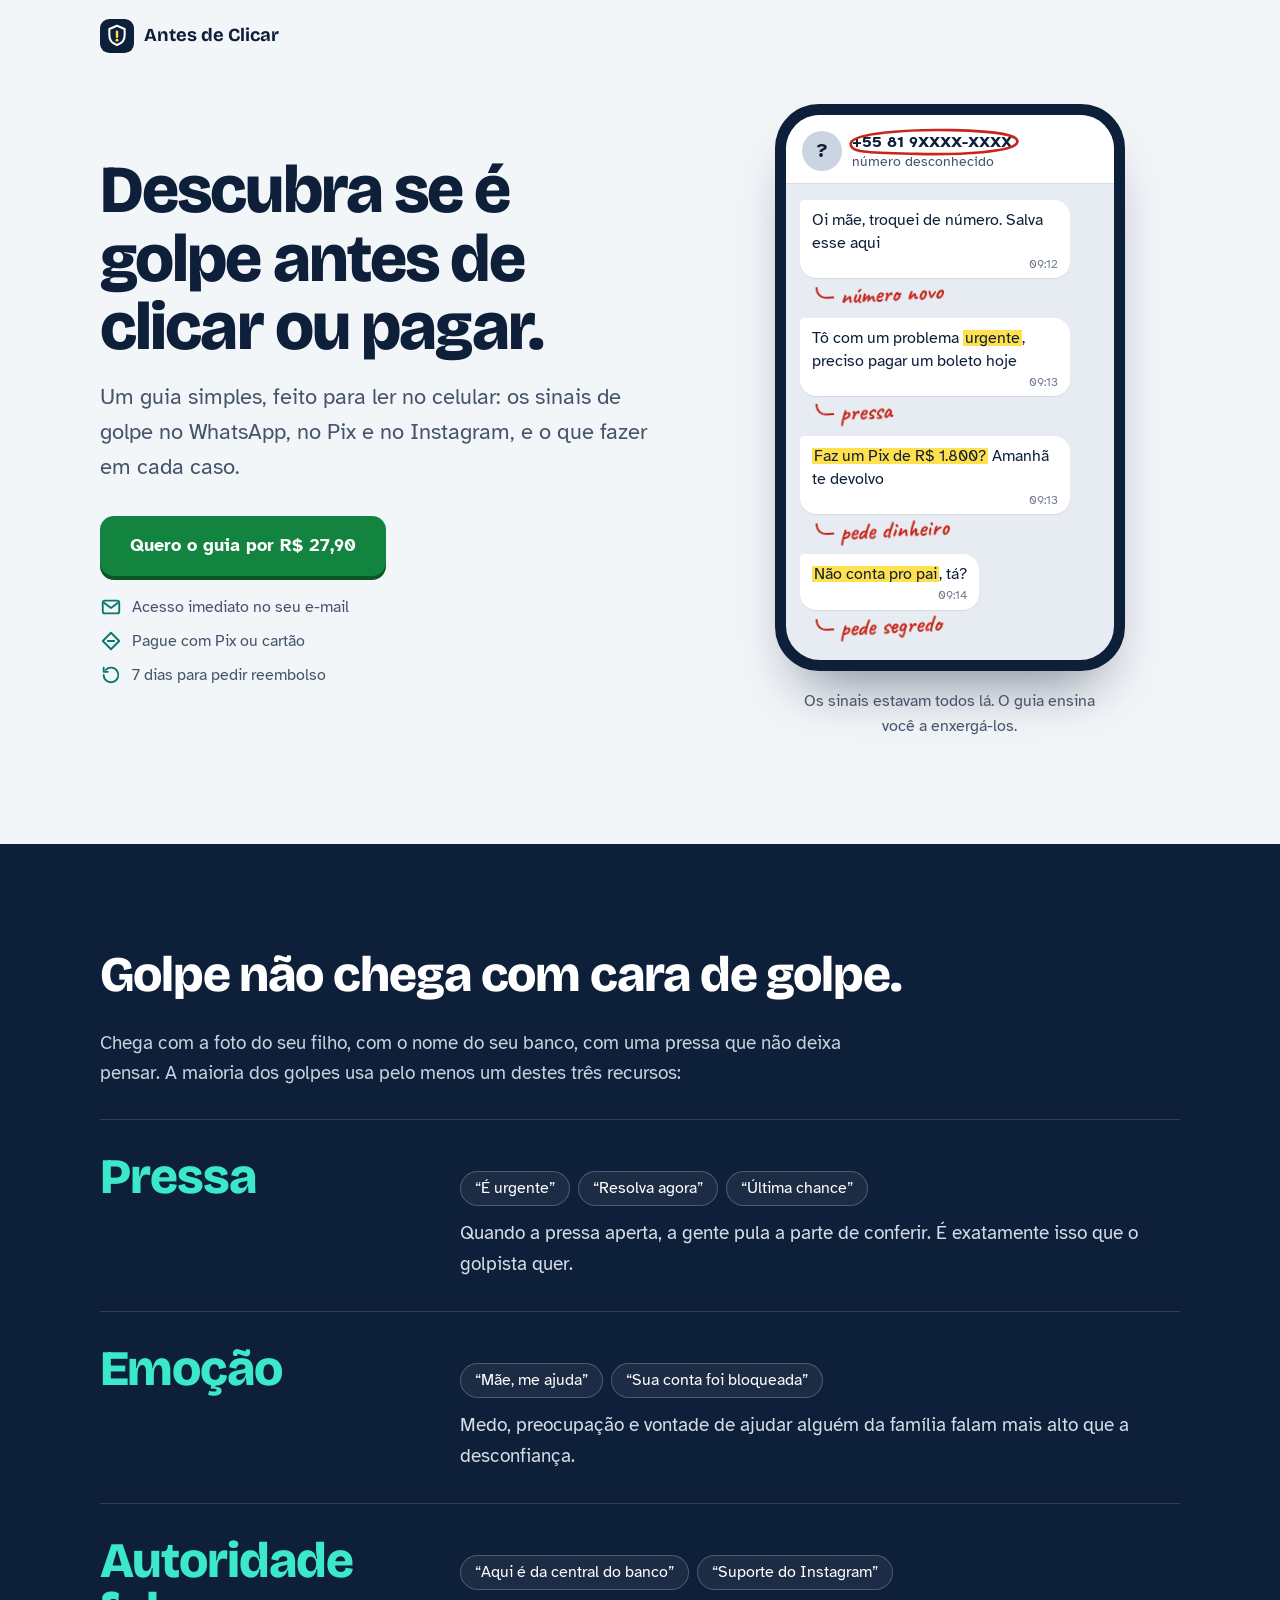
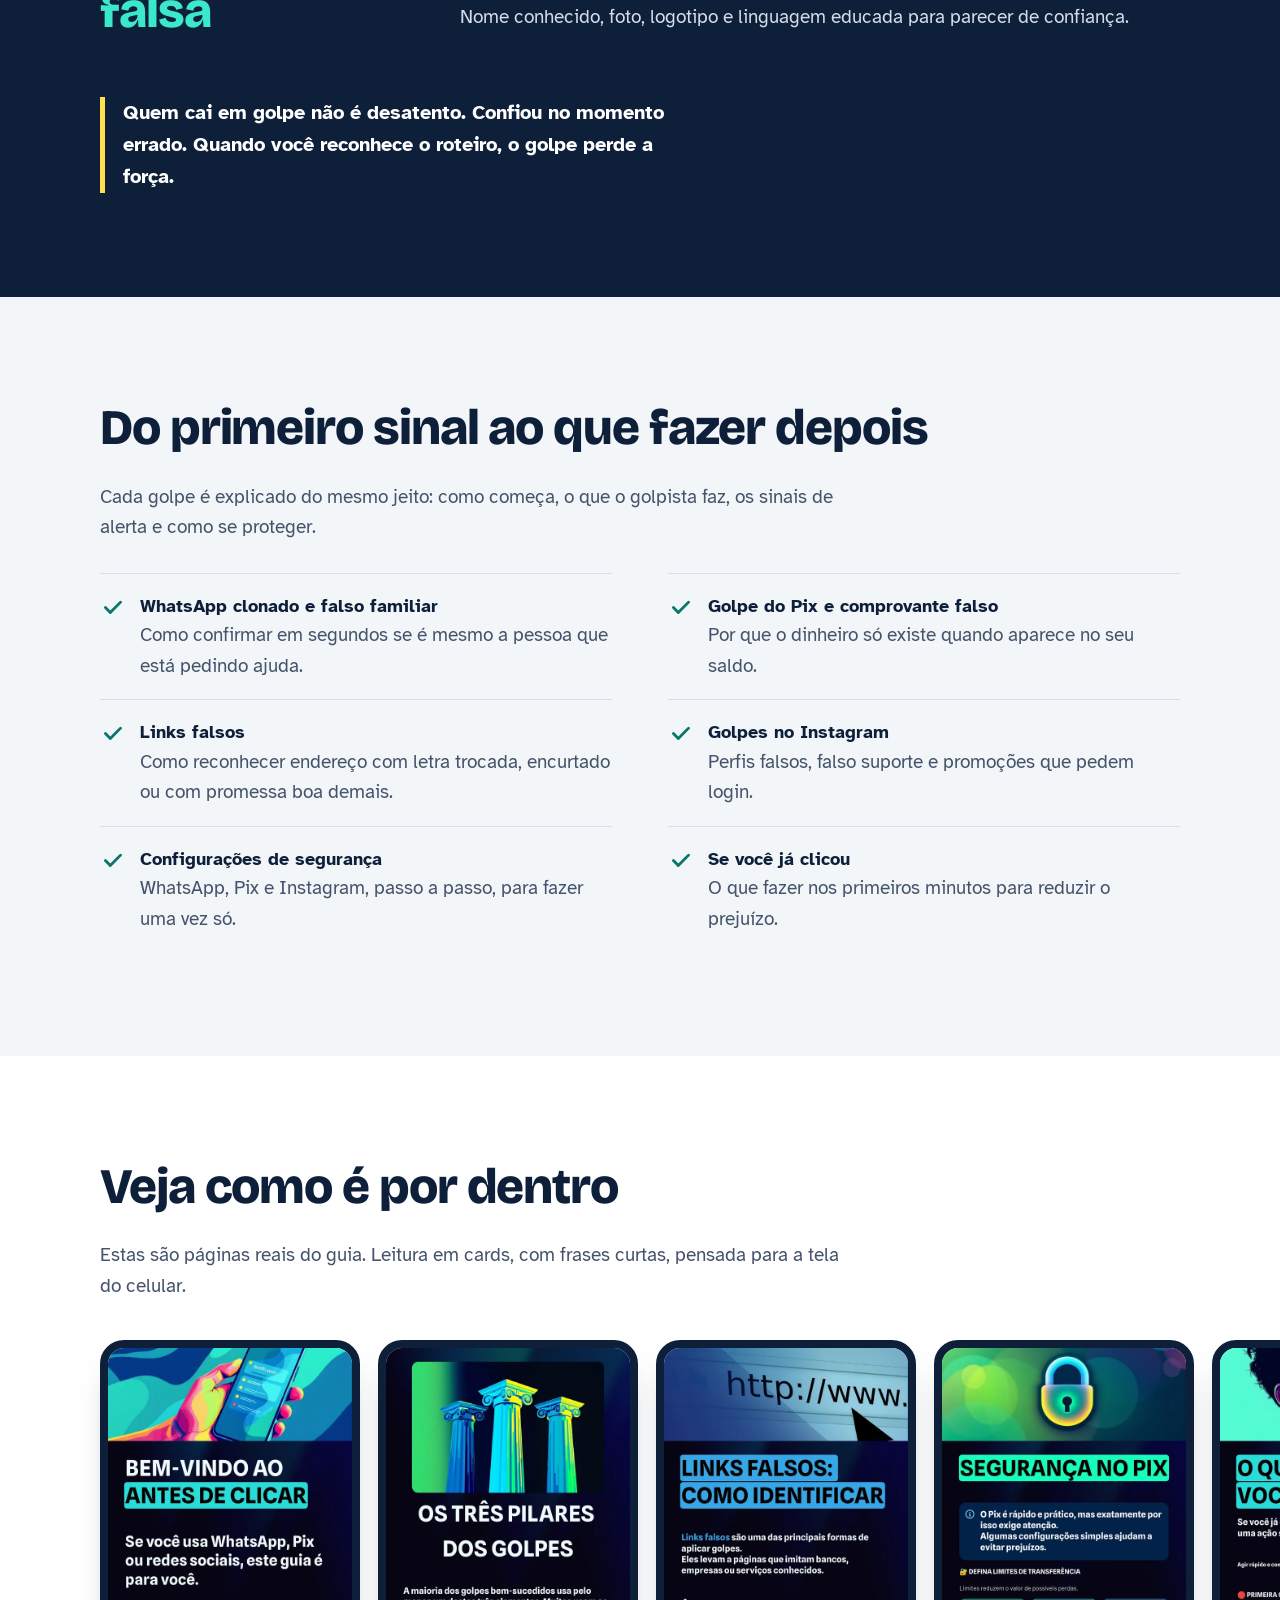
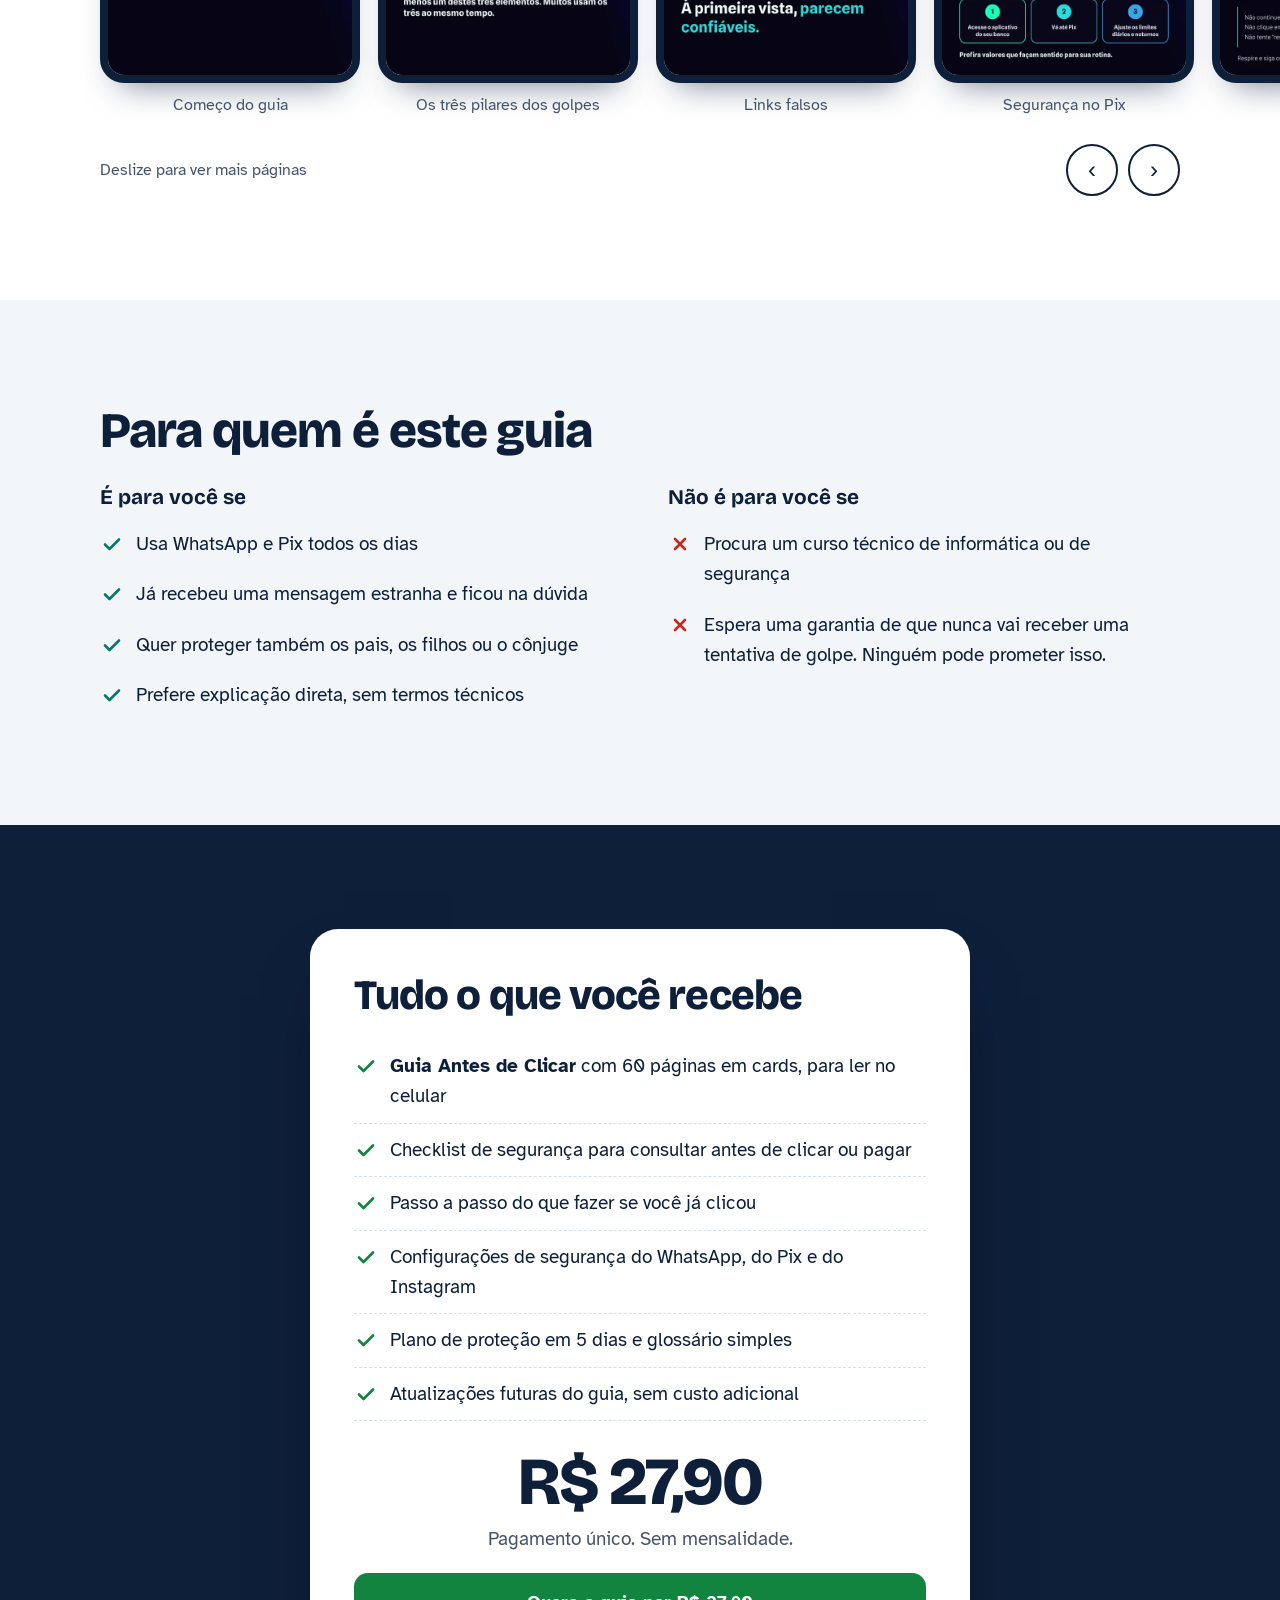
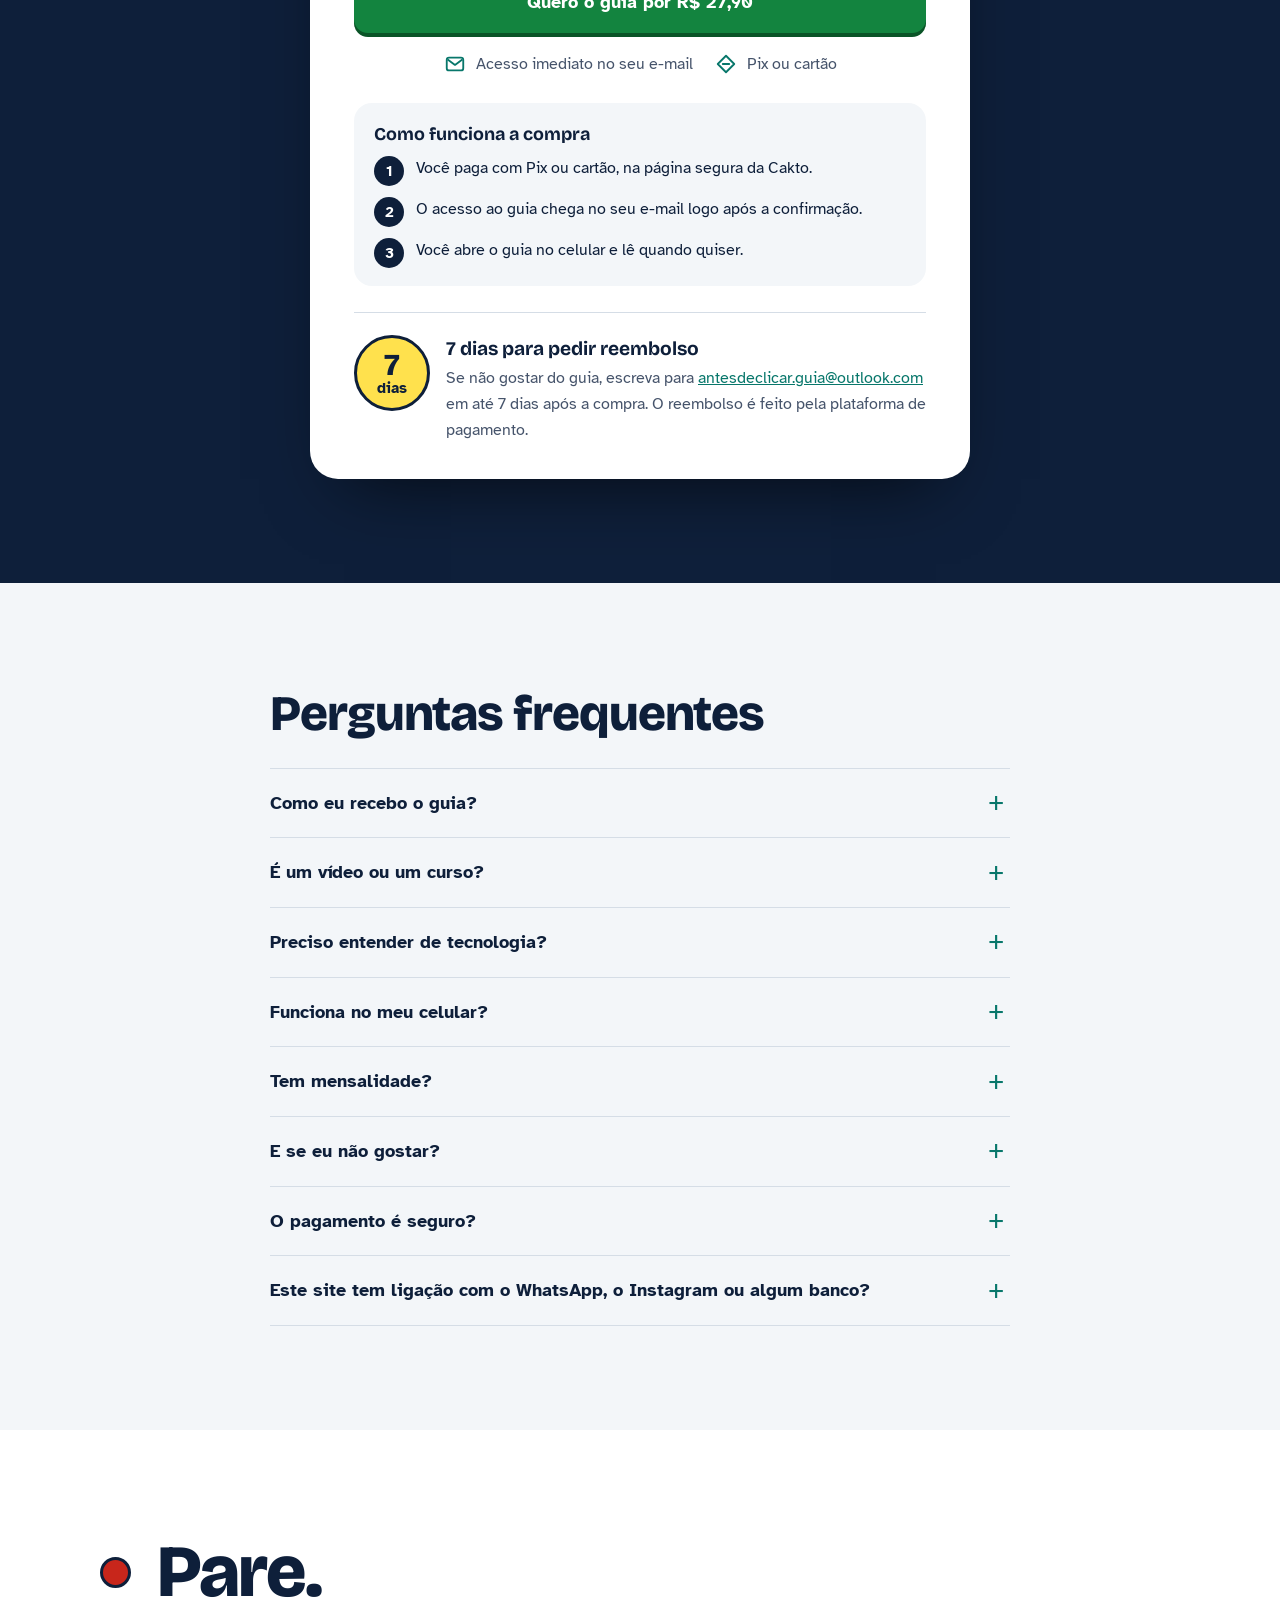
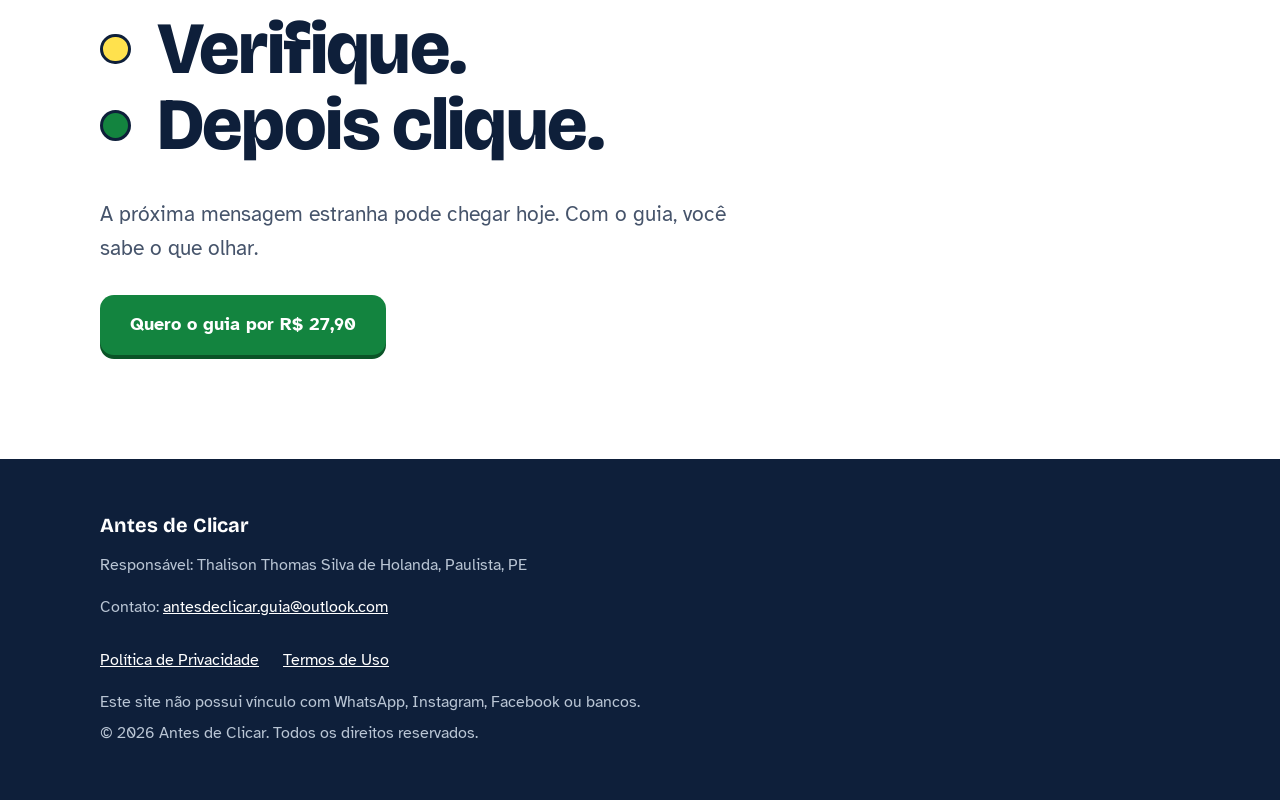
==== commit 40d33611: "Ajustes para celular: botão na primeira tela, animação no momento certo, toques de 44px - Subtítulo " ====
--- a/index.html
+++ b/index.html
@@ -8,6 +8,7 @@
     <meta name="description"
         content="Guia simples para ler no celular: reconheça os sinais de golpe no WhatsApp, no Pix e no Instagram e saiba o que fazer em cada caso. R$ 27,90, pagamento único.">
     <meta name="theme-color" content="#0E1F3A">
+    <script>document.documentElement.classList.add('js');</script>
     <link rel="canonical" href="https://guia-antesdeclicar.pages.dev/">
     <link rel="icon" href="favicon.svg" type="image/svg+xml">
 
@@ -85,8 +86,8 @@
             <div class="largura hero-grade">
                 <div class="hero-texto">
                     <h1>Descubra se é golpe antes de clicar ou pagar.</h1>
-                    <p class="hero-sub">Um guia simples, feito para ler no celular, que mostra os sinais de golpe no
-                        WhatsApp, no Pix e no Instagram e o que fazer em cada caso. Sem termos técnicos.</p>
+                    <p class="hero-sub">Um guia simples, feito para ler no celular: os sinais de golpe no WhatsApp, no Pix e
+                        no Instagram, e o que fazer em cada caso.</p>
                     <a id="cta-topo" class="botao" href="https://pay.cakto.com.br/t4onokx_721403" data-checkout
                         target="_blank" rel="noopener">Quero o guia por R$ 27,90</a>
                     <ul class="garantias">
@@ -364,7 +365,7 @@
         <div class="largura">
             <p class="rodape-marca">Antes de Clicar</p>
             <p>Responsável: Thalison Thomas Silva de Holanda, Paulista, PE</p>
-            <p>Contato: <a href="mailto:antesdeclicar.guia@outlook.com">antesdeclicar.guia@outlook.com</a></p>
+            <p class="rodape-contato">Contato: <a href="mailto:antesdeclicar.guia@outlook.com">antesdeclicar.guia@outlook.com</a></p>
             <p class="rodape-links"><a href="privacidade.html">Política de Privacidade</a><a href="termos.html">Termos
                     de Uso</a></p>
             <p>Este site não possui vínculo com WhatsApp, Instagram, Facebook ou bancos.</p>
--- a/style.css
+++ b/style.css
@@ -148,6 +148,7 @@
 .marca {
     display: inline-flex;
     align-items: center;
+    min-height: 44px;
     gap: 10px;
     font-family: var(--fonte-titulo);
     font-weight: 700;
@@ -252,6 +253,30 @@
     width: 100%;
 }
 
+@media (max-width: 380px) {
+    .topo {
+        padding-top: 8px;
+    }
+
+    .hero {
+        padding-top: 8px;
+    }
+
+    h1 {
+        font-size: 2.2rem;
+    }
+
+    .hero-sub {
+        font-size: 1.05em;
+        margin: 0.6em 0 1.1em;
+    }
+
+    .garantias {
+        margin-top: 14px;
+        gap: 6px;
+    }
+}
+
 @media (min-width: 560px) {
     .hero .botao {
         width: auto;
@@ -327,7 +352,7 @@
 }
 
 .chat-status {
-    font-size: 0.85rem;
+    font-size: 0.9rem;
     color: var(--tinta-suave);
 }
 
@@ -349,7 +374,7 @@
     vector-effect: non-scaling-stroke;
     stroke-dasharray: 1;
     stroke-dashoffset: 1;
-    animation: desenhar 0.7s 0.35s ease-out forwards;
+    animation: desenhar 0.7s 0.2s ease-out forwards;
 }
 
 .chat-corpo {
@@ -386,9 +411,9 @@
     animation: marcar 0.45s ease-out forwards;
 }
 
-.balao:nth-of-type(2) mark { animation-delay: 1.05s; }
-.balao:nth-of-type(3) mark { animation-delay: 1.45s; }
-.balao:nth-of-type(4) mark { animation-delay: 1.85s; }
+.balao:nth-of-type(2) mark { animation-delay: 0.85s; }
+.balao:nth-of-type(3) mark { animation-delay: 1.3s; }
+.balao:nth-of-type(4) mark { animation-delay: 1.75s; }
 
 .nota {
     font-family: var(--fonte-mao);
@@ -414,10 +439,10 @@
     transform: translateY(-6px);
 }
 
-.nota-1 { animation-delay: 0.75s; }
-.nota-2 { animation-delay: 1.25s; }
-.nota-3 { animation-delay: 1.65s; }
-.nota-4 { animation-delay: 2.05s; margin-bottom: 0; }
+.nota-1 { animation-delay: 0.6s; }
+.nota-2 { animation-delay: 1.1s; }
+.nota-3 { animation-delay: 1.55s; }
+.nota-4 { animation-delay: 2s; margin-bottom: 0; }
 
 .hero-celular figcaption {
     margin-top: 18px;
@@ -425,6 +450,13 @@
     text-align: center;
     color: var(--tinta-suave);
     font-size: 1rem;
+}
+
+/* Com JavaScript: a caneta espera o celular aparecer na tela (no celular ele fica abaixo da dobra) */
+.js .celular:not(.anotar) .circulo path,
+.js .celular:not(.anotar) .balao mark,
+.js .celular:not(.anotar) .nota {
+    animation-play-state: paused;
 }
 
 @keyframes desenhar {
@@ -767,7 +799,7 @@
     align-items: center;
     justify-content: center;
     font-weight: 700;
-    font-size: 0.85rem;
+    font-size: 0.95rem;
     line-height: 1;
     color: var(--tinta);
 }
@@ -964,7 +996,7 @@
 }
 
 .barra-texto span {
-    font-size: 0.9rem;
+    font-size: 0.98rem;
     color: var(--tinta-suave);
 }
 
@@ -1001,7 +1033,13 @@
 .rodape-links {
     display: flex;
     flex-wrap: wrap;
-    gap: 6px 22px;
+    gap: 0 24px;
+}
+
+.rodape-links a,
+.rodape-contato a {
+    display: inline-block;
+    padding: 11px 0;
 }
 
 @media (min-width: 900px) {
